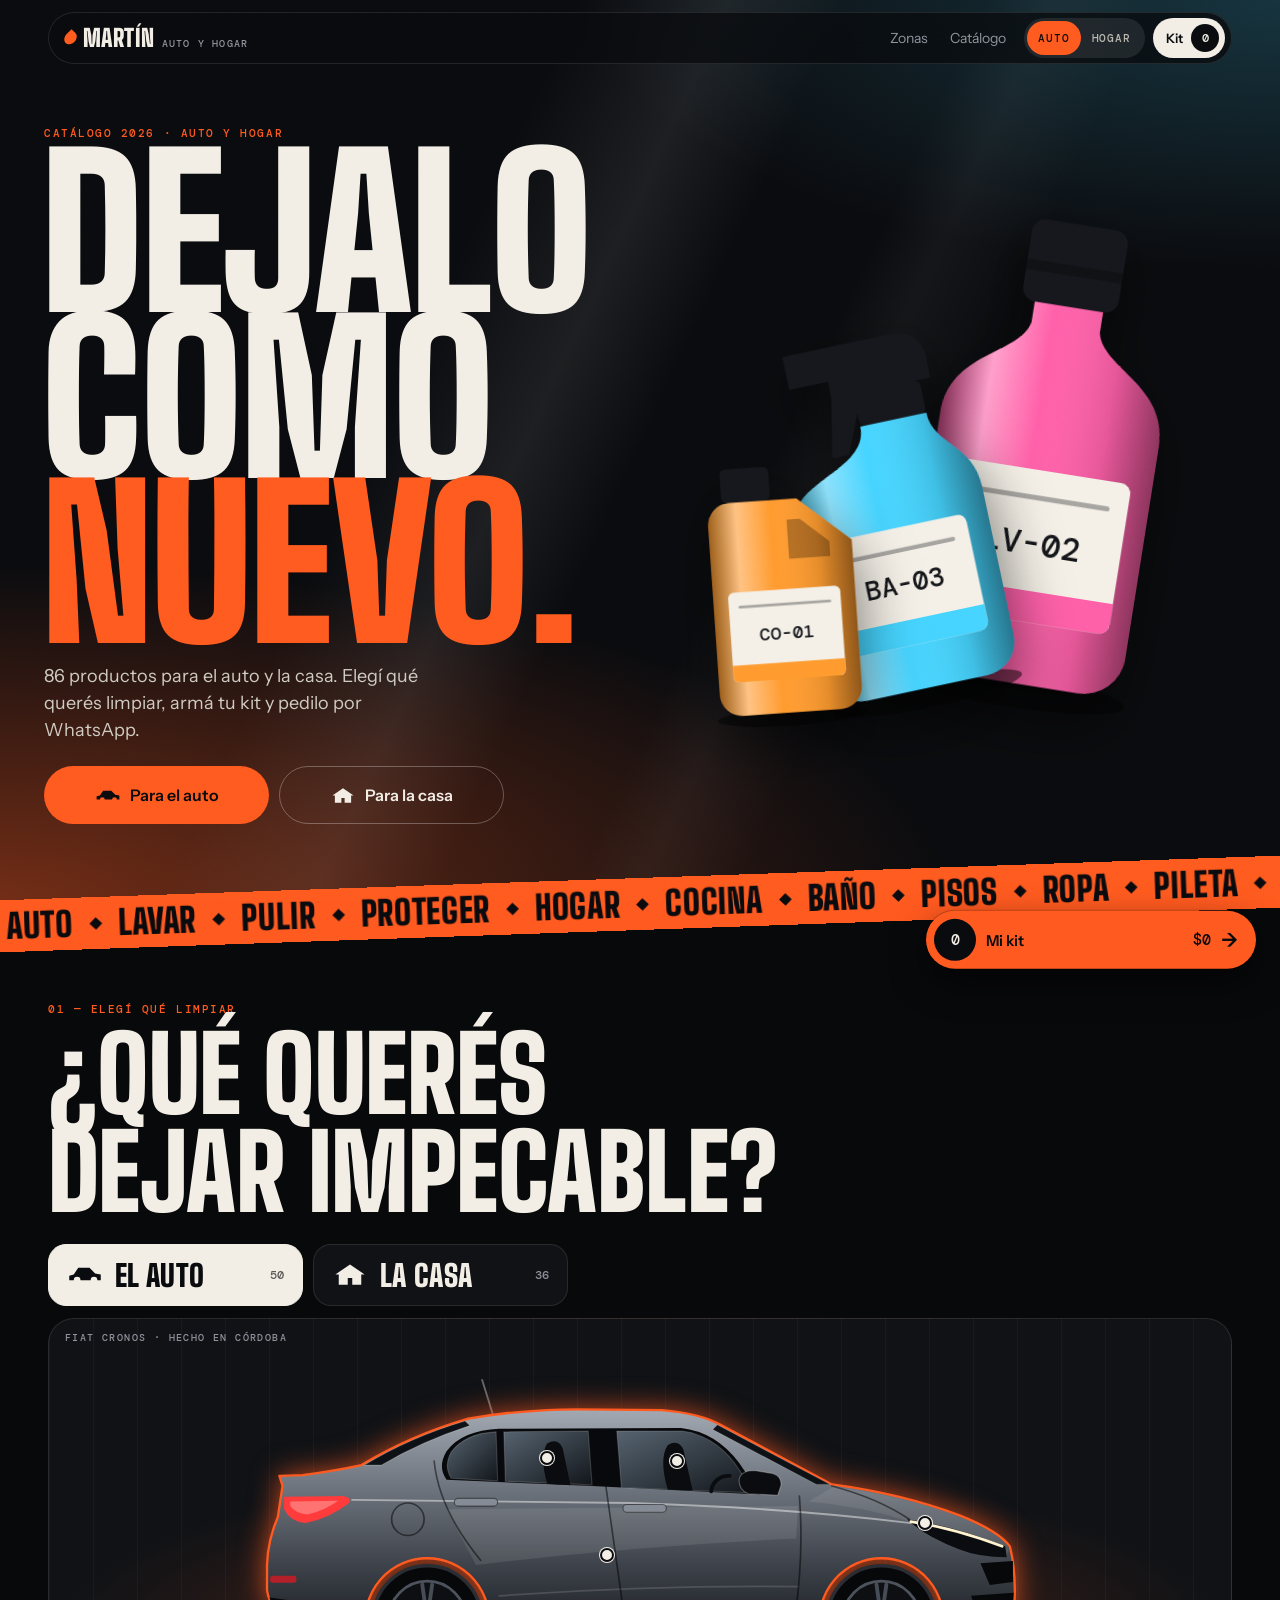
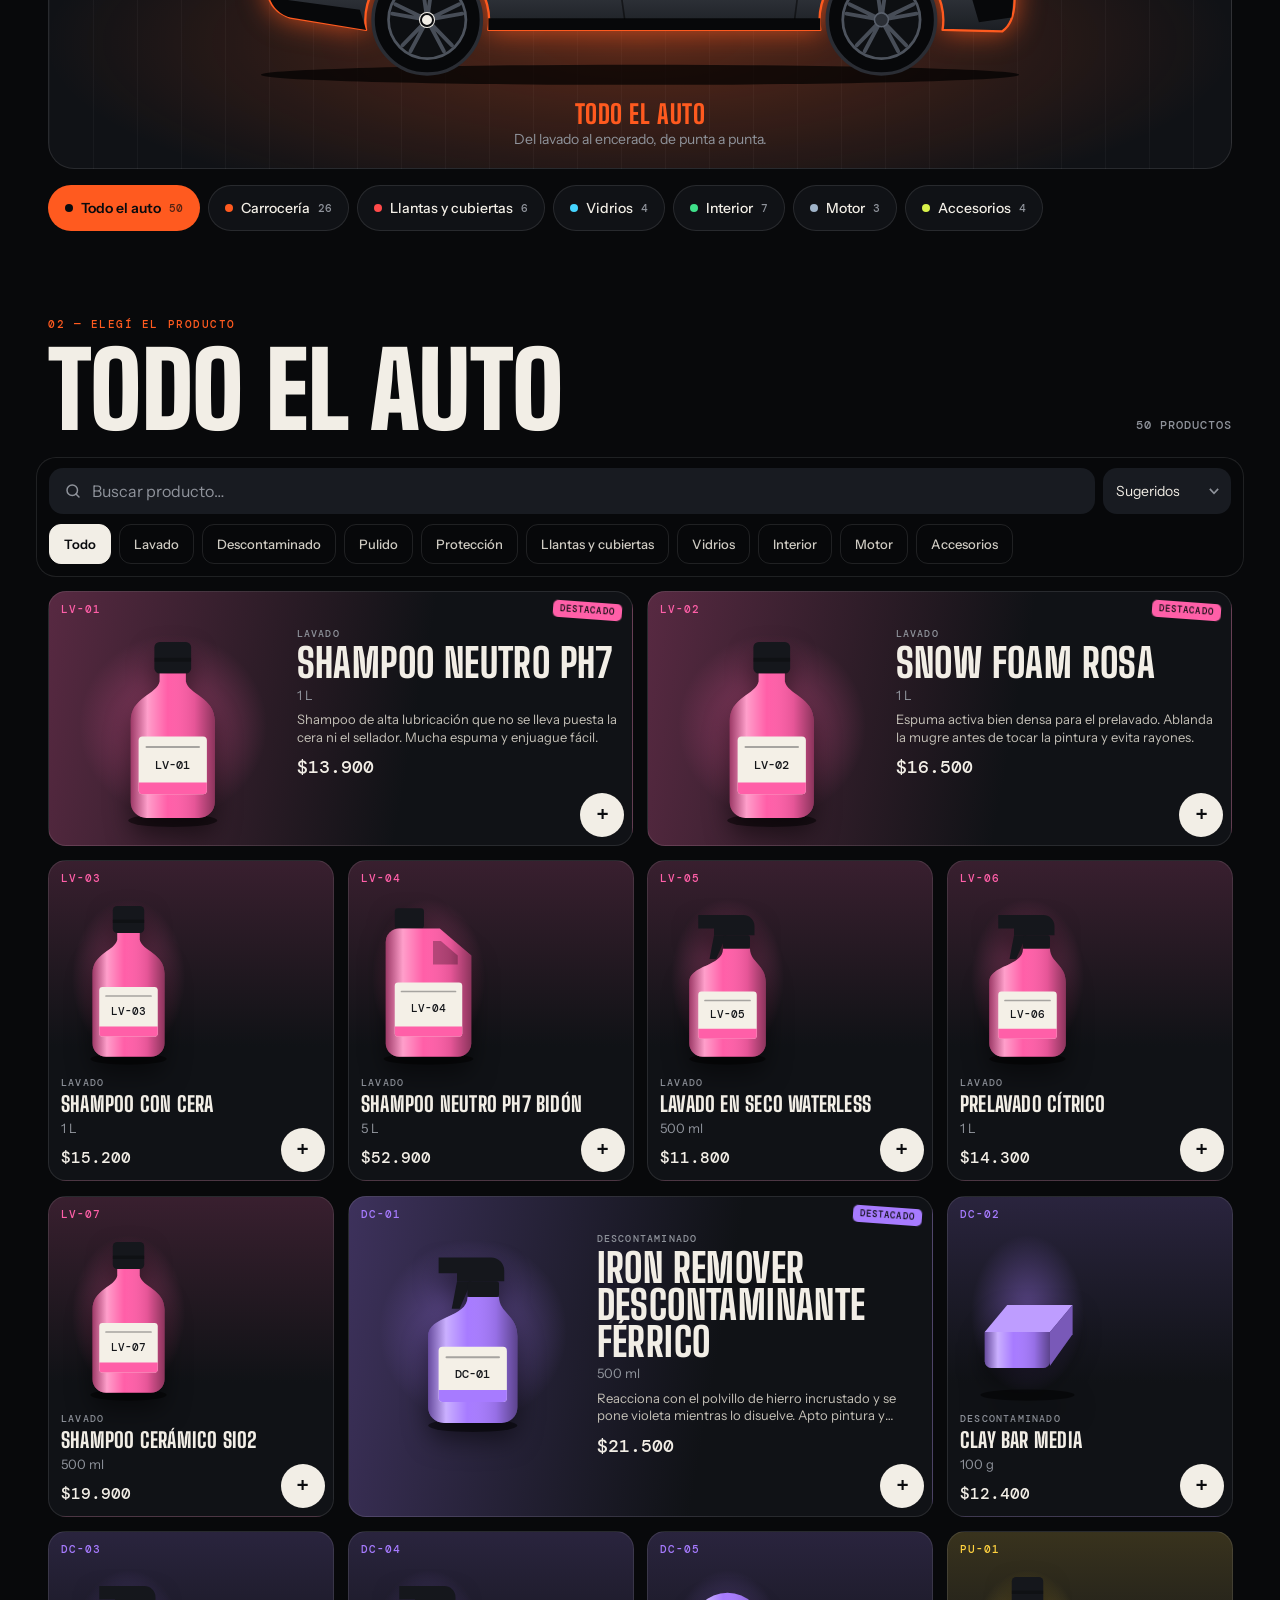
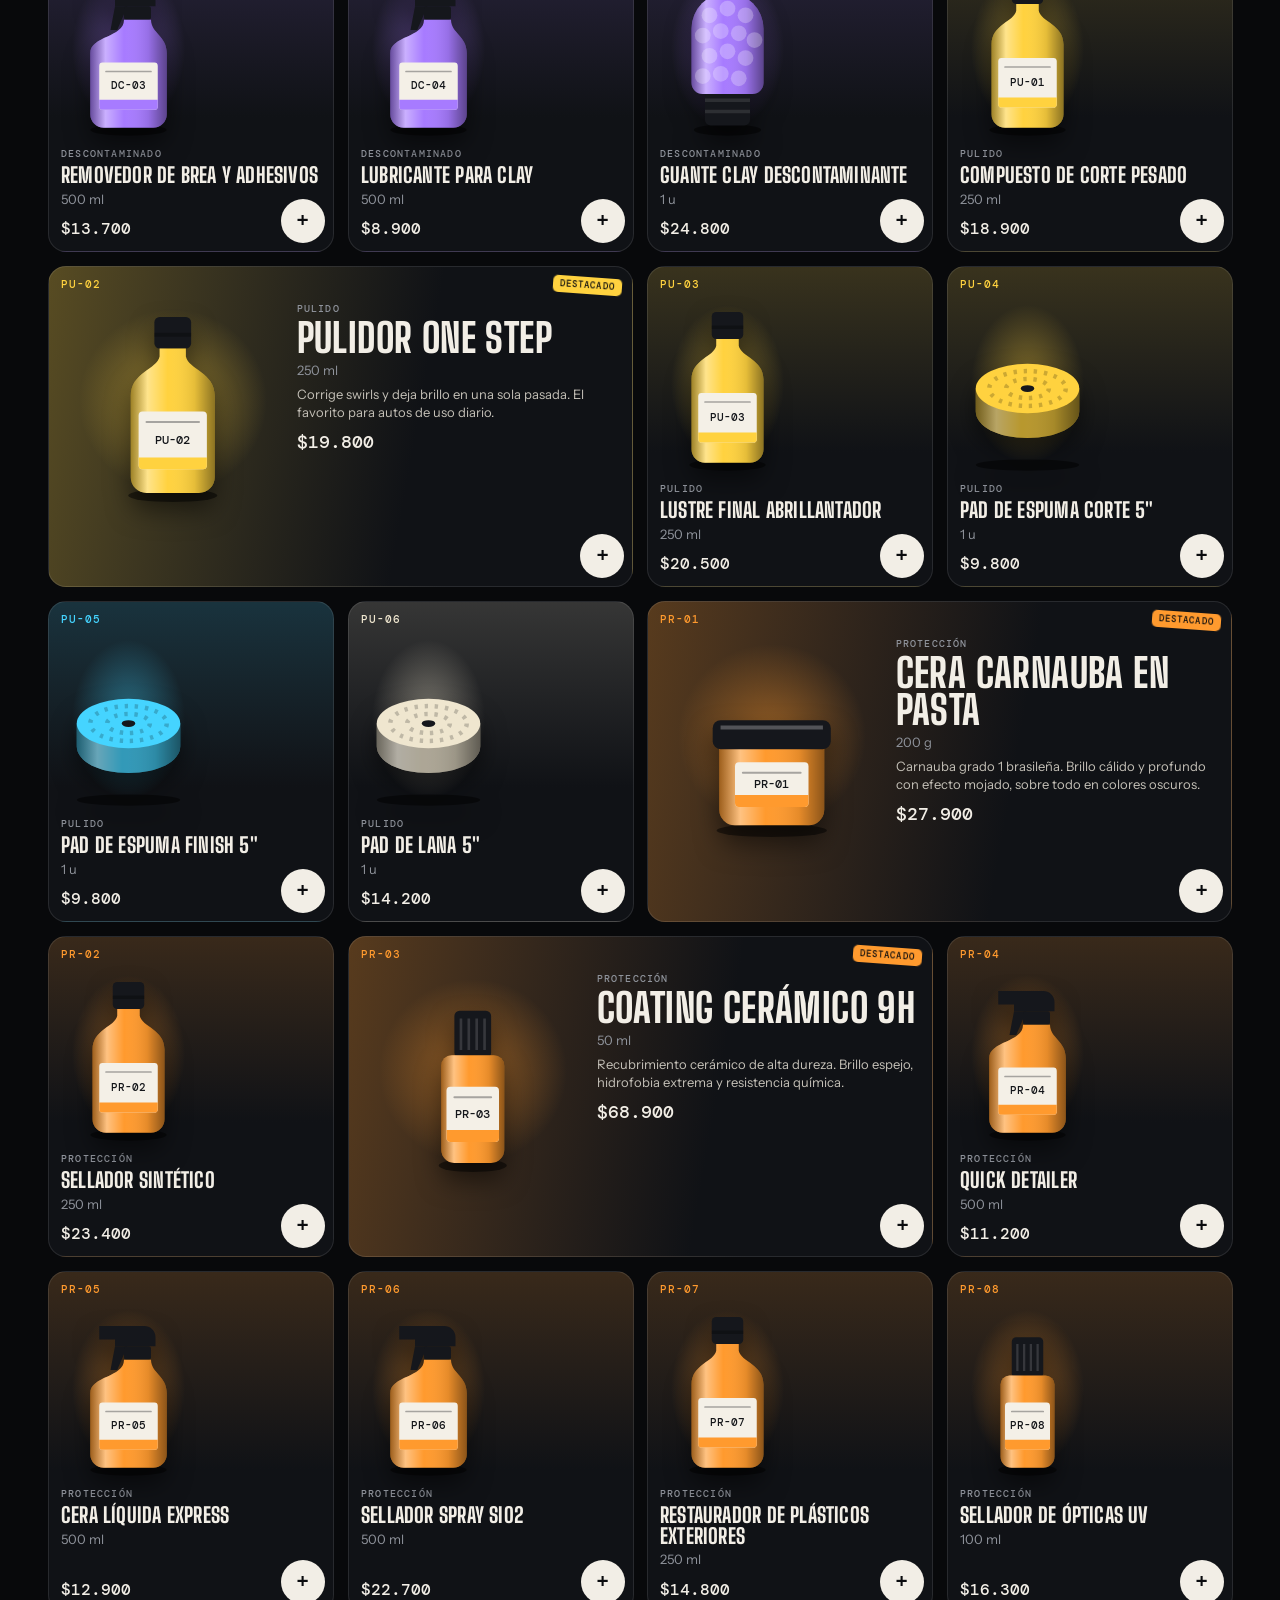
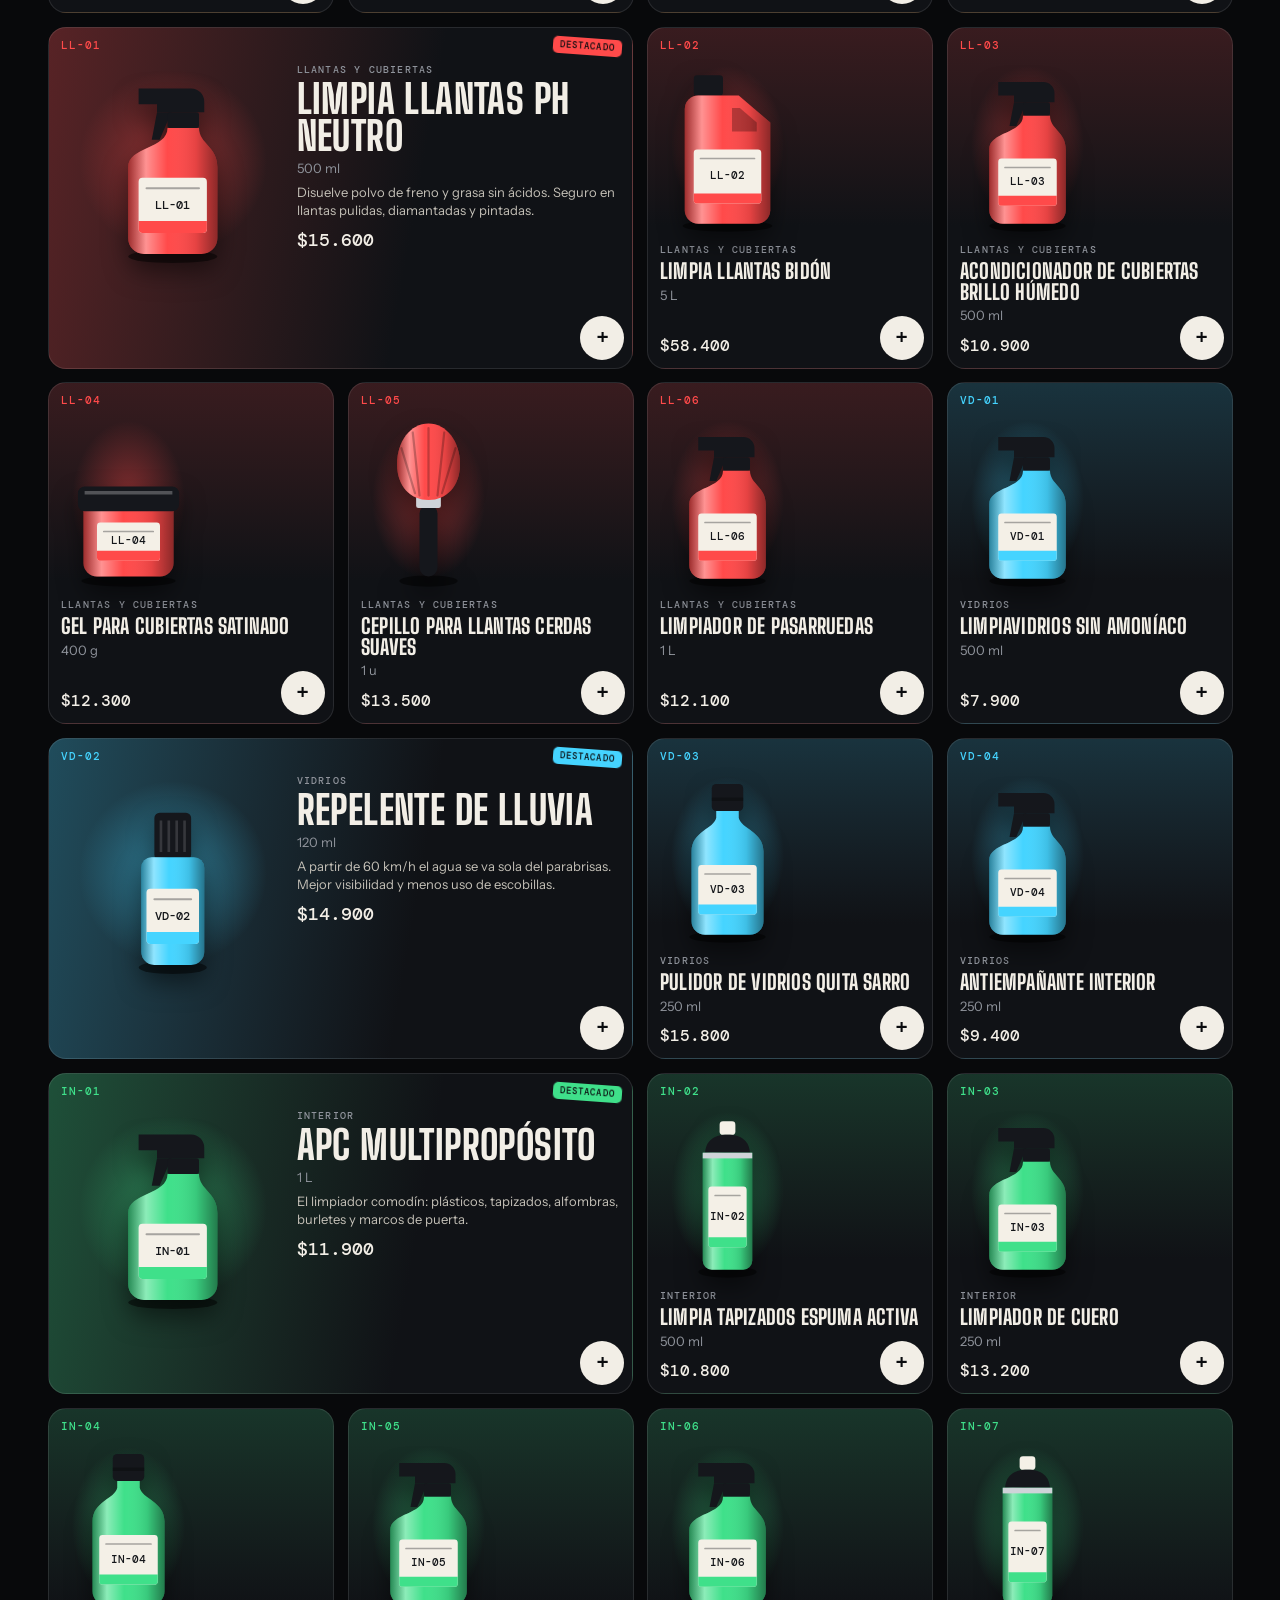
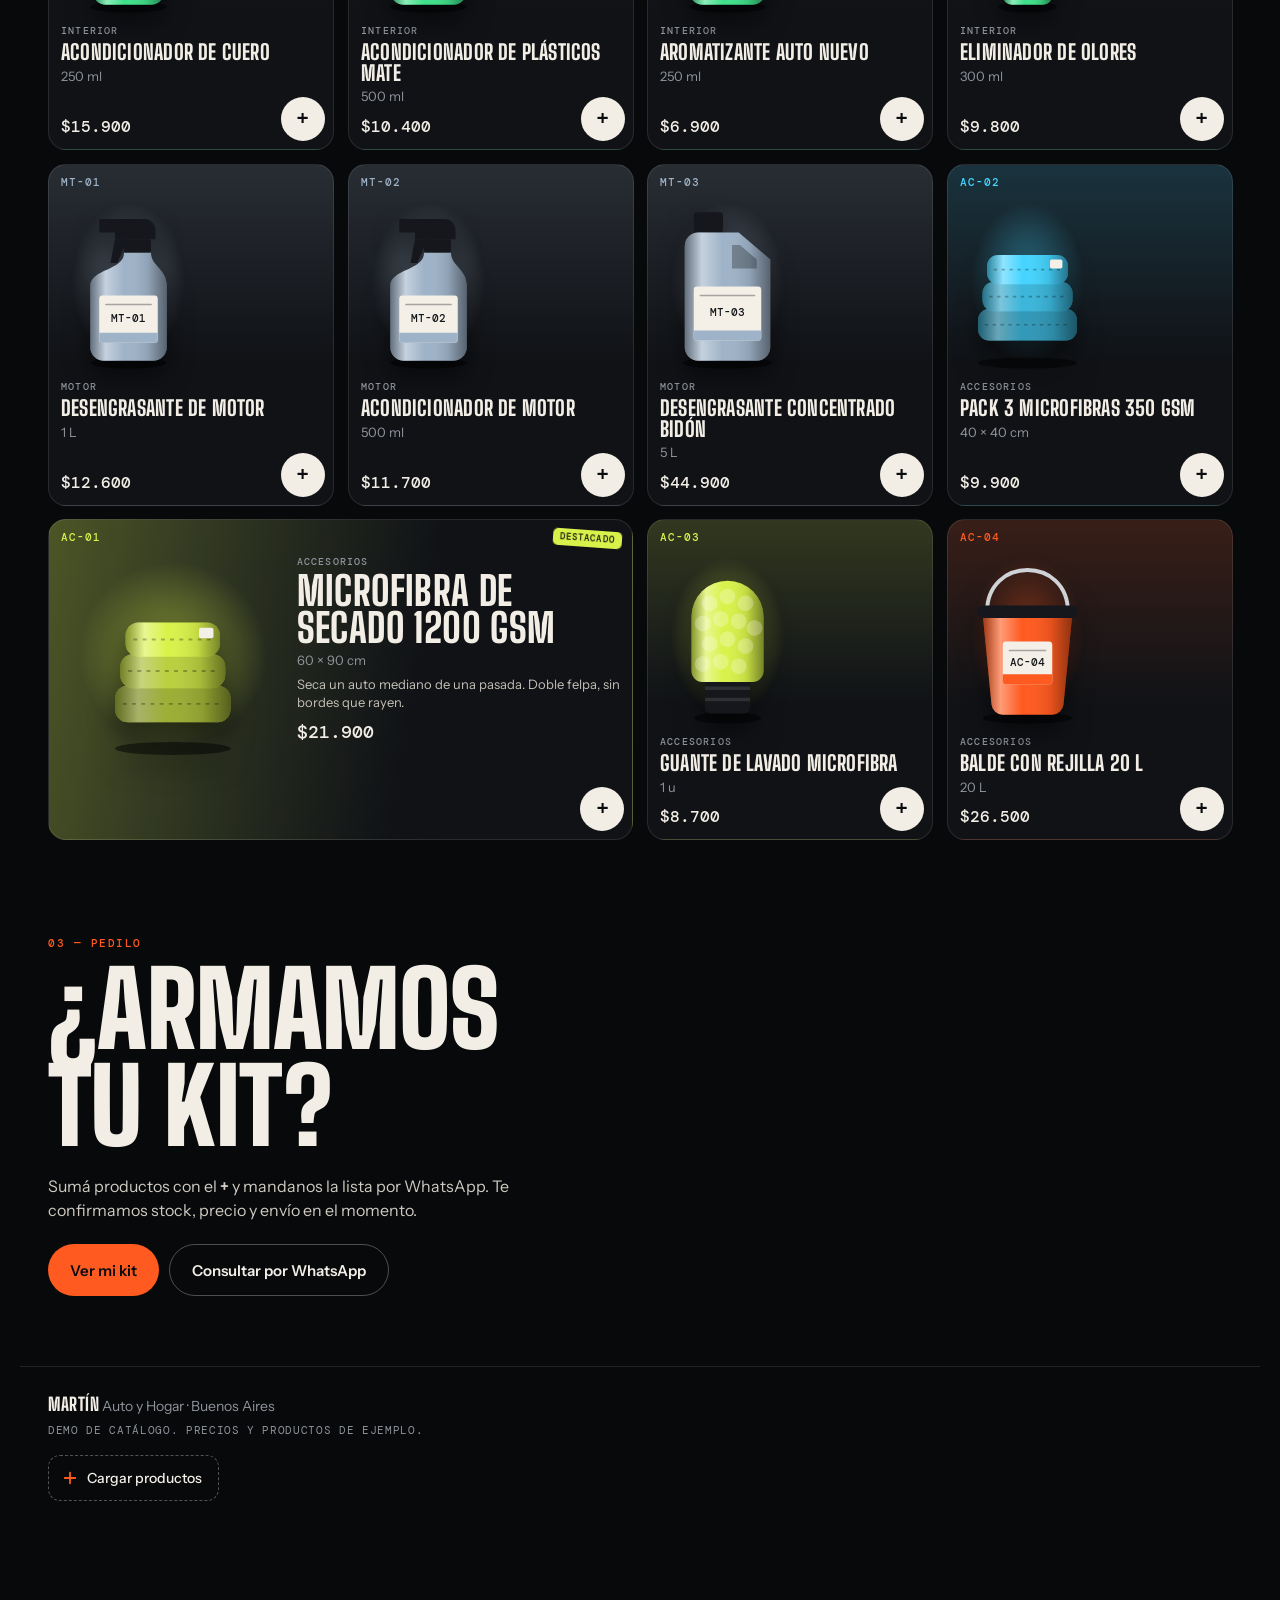
==== index.html @ 0552b53a "Catálogo interactivo de Martín: auto y hogar Sitio estático (HTML, CSS y JS) con 86 productos de eje" ====
<!doctype html>
<html lang="es-AR">
<head>
<meta charset="utf-8">
<meta name="viewport" content="width=device-width, initial-scale=1, viewport-fit=cover">
<meta name="theme-color" content="#08090b">
<title>Martín Auto y Hogar — Catálogo de limpieza para el auto y el hogar</title>
<meta name="description" content="Catálogo interactivo de productos de limpieza para el auto y el hogar. Elegí qué querés limpiar, armá tu kit y pedilo por WhatsApp.">
<link rel="preconnect" href="https://fonts.googleapis.com">
<link rel="preconnect" href="https://fonts.gstatic.com" crossorigin>
<link href="https://fonts.googleapis.com/css2?family=Big+Shoulders+Display:wght@600;800;900&family=DM+Mono:wght@400;500&family=Instrument+Sans:wght@400;500;600&display=swap" rel="stylesheet">
<link rel="stylesheet" href="styles.css">
</head>
<body>

<!-- Sombreado compartido por los dibujos de envases -->
<svg width="0" height="0" style="position:absolute" aria-hidden="true" focusable="false">
  <defs>
    <linearGradient id="sh" x1="0" y1="0" x2="1" y2="0">
      <stop offset="0" stop-color="#000" stop-opacity=".38"/>
      <stop offset=".2" stop-color="#fff" stop-opacity=".4"/>
      <stop offset=".44" stop-color="#fff" stop-opacity="0"/>
      <stop offset=".76" stop-color="#000" stop-opacity=".1"/>
      <stop offset="1" stop-color="#000" stop-opacity=".45"/>
    </linearGradient>
  </defs>
</svg>

<a class="salto" href="#catalogo">Ir al catálogo</a>

<header class="top">
  <a class="marca" href="#hero" aria-label="Inicio">
    <span class="marca__gota" aria-hidden="true"></span>
    <b data-tienda="nombre">MARTÍN</b>
    <i data-tienda="bajada">Auto y Hogar</i>
  </a>
  <nav class="top__nav" aria-label="Secciones">
    <a href="#mapa">Zonas</a>
    <a href="#catalogo">Catálogo</a>
  </nav>
  <div class="top__mundos" role="group" aria-label="Qué querés limpiar">
    <button type="button" data-ir-mundo="auto" aria-pressed="true">Auto</button>
    <button type="button" data-ir-mundo="hogar" aria-pressed="false">Hogar</button>
  </div>
  <button class="top__kit" id="btnKit" type="button" aria-label="Abrir mi kit">
    Kit <span id="kitN">0</span>
  </button>
</header>

<main>

  <!-- ============ HERO: se lava con el dedo ============ -->
  <section class="hero" id="hero">
    <div class="hero__env" id="heroEnv" aria-hidden="true"></div>

    <div class="hero__txt">
      <p class="kicker">Catálogo 2026 · Auto y hogar</p>
      <h1><span>Dejalo</span><span>como</span><span><em>nuevo.</em></span></h1>
      <p class="hero__sub"><span id="heroTotal">86</span> productos para el auto y la casa. Elegí qué querés limpiar, armá tu kit y pedilo por WhatsApp.</p>
      <div class="hero__acc">
        <button class="btn btn--ac" type="button" data-ir-mundo="auto">
          <svg viewBox="0 0 32 20" aria-hidden="true"><path d="M2 15v-4l4-1 4-6h10l5 5 5 1v5h-3a3 3 0 0 0-6 0h-9a3 3 0 0 0-6 0z"/></svg>
          Para el auto
        </button>
        <button class="btn btn--linea" type="button" data-ir-mundo="hogar">
          <svg viewBox="0 0 32 20" aria-hidden="true"><path d="M16 1L3 10h3v9h8v-6h4v6h8v-9h3z"/></svg>
          Para la casa
        </button>
      </div>
    </div>
  </section>

  <div class="cinta" aria-hidden="true">
    <div class="cinta__pista">
      <span>Auto</span><span>Lavar</span><span>Pulir</span><span>Proteger</span><span>Hogar</span><span>Cocina</span><span>Baño</span><span>Pisos</span><span>Ropa</span><span>Pileta</span>
      <span>Auto</span><span>Lavar</span><span>Pulir</span><span>Proteger</span><span>Hogar</span><span>Cocina</span><span>Baño</span><span>Pisos</span><span>Ropa</span><span>Pileta</span>
    </div>
  </div>

  <!-- ============ MAPA: elegí la zona del auto ============ -->
  <section class="sec mapa" id="mapa">
    <p class="kicker rev">01 — Elegí qué limpiar</p>
    <h2 class="rev">¿Qué querés<br>dejar impecable?</h2>

    <div class="mundos rev" role="group" aria-label="Qué querés limpiar">
      <button class="mundo" type="button" data-ir-mundo="auto" aria-pressed="true">
        <svg viewBox="0 0 32 20" aria-hidden="true"><path d="M2 15v-4l4-1 4-6h10l5 5 5 1v5h-3a3 3 0 0 0-6 0h-9a3 3 0 0 0-6 0z"/></svg>
        <b>El auto</b><i></i>
      </button>
      <button class="mundo" type="button" data-ir-mundo="hogar" aria-pressed="false">
        <svg viewBox="0 0 32 20" aria-hidden="true"><path d="M16 1L3 10h3v9h8v-6h4v6h8v-9h3z"/></svg>
        <b>La casa</b><i></i>
      </button>
    </div>

    <div class="auto rev" id="auto" data-zona="todo" data-mundo="auto">
      <div class="auto__lienzo" data-lienzo="auto">
        <svg class="auto__svg" viewBox="8 124 1008 404" role="img" aria-label="Fiat Cronos de perfil con zonas para elegir">
          <defs>
            <linearGradient id="gCarro" x1="0" y1="0" x2="0" y2="1">
              <stop offset="0" stop-color="#a3a9b3"/><stop offset=".34" stop-color="#70767f"/><stop offset=".7" stop-color="#3e434b"/><stop offset="1" stop-color="#1b1e23"/>
            </linearGradient>
            <linearGradient id="gVidrio" x1="0" y1="0" x2="1" y2="1">
              <stop offset="0" stop-color="#56636f"/><stop offset="1" stop-color="#12161b"/>
            </linearGradient>
          </defs>
          <ellipse class="auto__sombra" cx="512" cy="514" rx="490" ry="13"/>
          <path class="auto__antena" d="M322 178L308 133"/>

          <!-- carrocería calcada del Cronos: capot corto, techo caído y baúl alto con alerón -->
          <path class="auto__carro" fill="url(#gCarro)" d="M158 456L60 440Q34 432 30 405L30 372Q31 340 44 310L50 270L46 257L76 256Q120 250 152 243Q215 205 290 183Q350 172 430 171L540 172Q590 176 618 192L760 268Q850 280 925 308Q975 328 990 348Q998 380 996 420Q995 448 980 458L903 456A80 80 0 1 0 745 456L316 456A80 80 0 1 0 158 456Z"/>
          <path class="auto__luz" d="M262 300L716 296L714 338Q500 348 300 372Z"/>
          <path class="auto__capot" d="M762 271Q850 282 925 310Q975 330 989 350L986 361Q930 331 860 316Q800 296 730 290Z"/>
          <path class="auto__reflejo" d="M862 318Q700 298 500 292L140 288"/>
          <path class="auto__linea auto__linea--suave" d="M330 412Q520 398 716 400"/>
          <path fill="#07080a" d="M316 441L745 441L745 456L316 456Z"/>
          <path fill="#07080a" d="M60 440Q40 434 33 414L150 430L158 456Z"/>

          <!-- vidrios: parabrisas, luneta y tres paños con parantes negros -->
          <path class="auto__vidrio" fill="#0e1116" d="M612 191L758 268L740 268L606 197Z"/>
          <path class="auto__vidrio" fill="#0e1116" d="M286 186Q215 207 156 243L178 243Q228 213 292 192Z"/>
          <path fill="#08090c" d="M668 281L640 240Q610 200 565 195L330 196Q282 198 262 225Q250 245 262 262L450 270Z"/>
          <path class="auto__vidrio" fill="url(#gVidrio)" d="M660 279L634 240Q606 204 566 199L482 199L488 272Z"/>
          <path class="auto__vidrio" fill="url(#gVidrio)" d="M445 199L336 200L338 264L450 268.5Z"/>
          <path class="auto__vidrio" fill="url(#gVidrio)" d="M326 200Q286 202 268 226Q258 244 268 260L328 263.5Z"/>
          <g class="auto__asiento">
            <path d="M548 275q-12-40 0-58q14-8 20 6l12 53z"/>
            <path d="M392 267q-10-36 0-52q14-8 20 6l10 48z"/>
            <path class="auto__volante" d="M604 277a22 22 0 0 1 24-20"/>
          </g>

          <path class="auto__linea" d="M246 238Q252 300 306 366M468 271L492 441M718 283Q724 360 712 441M760 270Q820 286 860 313"/>
          <circle class="auto__linea" cx="212" cy="313" r="21"/>
          <rect class="auto__manija" x="272" y="286" width="56" height="10" rx="5"/>
          <rect class="auto__manija" x="490" y="294" width="56" height="10" rx="5"/>
          <path d="M640 262Q642 250 660 250L684 254Q696 258 694 270L690 282L652 280Q640 276 640 262Z" fill="#0b0c0f" stroke="rgba(255,255,255,.28)" stroke-width="1.5"/>

          <!-- ópticas, parrilla y tomas -->
          <path d="M52 284L128 283Q140 285 136 292Q110 312 80 318Q60 316 52 300Z" fill="#ff3b3b"/>
          <path d="M60 290L122 289Q104 302 82 307Q66 305 60 296Z" fill="#ff8a8a" opacity=".7"/>
          <rect x="34" y="386" width="34" height="9" rx="3" fill="#b3202a"/>
          <path d="M857 313Q920 322 984 348L986 362Q950 362 925 352Q880 335 857 313Z" fill="#0b0c0f"/>
          <path d="M862 316Q920 325 980 348" fill="none" stroke="#fff4cf" stroke-width="3.5" stroke-linecap="round"/>
          <path d="M952 370L994 367L994 394L964 398Z" fill="#07080a"/>
          <path d="M940 412L995 408L992 440L950 446Z" fill="#07080a"/>

          <g class="auto__rueda" transform="translate(237 443)">
            <circle r="70"/>
            <circle class="auto__llanta" r="50"/>
            <path class="auto__rayo" d="M0 0L-6.4-45.6M0 0L6.4-45.6M0 0L41.3-20.2M0 0L45.3-8M0 0L32 33.1M0 0L21.6 40.6M0 0L-21.6 40.6M0 0L-32 33.1M0 0L-45.3-8M0 0L-41.3-20.2"/>
            <circle class="auto__centro" r="9"/>
          </g>
          <g class="auto__rueda" transform="translate(824 443)">
            <circle r="70"/>
            <circle class="auto__llanta" r="50"/>
            <path class="auto__rayo" d="M0 0L-6.4-45.6M0 0L6.4-45.6M0 0L41.3-20.2M0 0L45.3-8M0 0L32 33.1M0 0L21.6 40.6M0 0L-21.6 40.6M0 0L-32 33.1M0 0L-45.3-8M0 0L-41.3-20.2"/>
            <circle class="auto__centro" r="9"/>
          </g>
        </svg>

        <button class="punto" type="button" data-zona="carroceria" style="left:45.8%;top:58.4%"><span>Carrocería</span></button>
        <button class="punto" type="button" data-zona="vidrios"    style="left:54.8%;top:28.2%"><span>Vidrios</span></button>
        <button class="punto" type="button" data-zona="interior"   style="left:38.1%;top:27.2%"><span>Interior</span></button>
        <button class="punto" type="button" data-zona="motor"      style="left:86.5%;top:48%"><span>Motor</span></button>
        <button class="punto" type="button" data-zona="ruedas"     style="left:22.7%;top:79%"><span>Llantas</span></button>
      </div>

      <!-- La casa en corte: cada ambiente es una zona -->
      <div class="auto__lienzo" data-lienzo="hogar" hidden>
        <svg class="auto__svg" viewBox="0 0 1008 404" role="img" aria-label="Casa en corte con ambientes para elegir">
          <defs>
            <linearGradient id="gTecho" x1="0" y1="0" x2="0" y2="1">
              <stop offset="0" stop-color="#a3a9b3"/><stop offset="1" stop-color="#3e434b"/>
            </linearGradient>
          </defs>
          <ellipse class="auto__sombra" cx="504" cy="388" rx="480" ry="11"/>
          <path class="casa__suelo" d="M30 372H985"/>

          <rect class="casa__techo" fill="url(#gTecho)" x="540" y="50" width="34" height="62"/>
          <path class="casa__techo" fill="url(#gTecho)" d="M118 126L400 34L682 126L682 138L118 138Z"/>
          <rect class="casa__muro" x="150" y="130" width="500" height="242"/>

          <!-- BAÑO -->
          <g class="casa__zona" data-z="bano">
            <rect class="casa__fondo" x="158" y="138" width="238" height="106"/>
            <path class="casa__reja" d="M158 173H396M158 208H396M218 138V244M278 138V244M338 138V244"/>
            <path class="casa__t" d="M192 204V162q0-10 10-10h10l8 8"/>
            <path class="casa__t casa__fino" d="M210 172v7M220 168v7M228 174v7"/>
            <path class="casa__r" d="M178 204h118v22a14 14 0 0 1-14 14h-90a14 14 0 0 1-14-14z"/>
            <path class="casa__t" d="M172 204h130M196 240v4M278 240v4"/>
            <circle class="casa__t" cx="338" cy="164" r="13"/>
            <rect class="casa__r" x="354" y="188" width="24" height="28" rx="3"/>
            <path class="casa__r" d="M320 214h38v8q0 14-16 16h-8q-14-4-14-24z"/>
            <path class="casa__t" d="M332 238v6M346 238v6"/>
          </g>

          <!-- ROPA -->
          <g class="casa__zona" data-z="ropa">
            <rect class="casa__fondo" x="404" y="138" width="238" height="106"/>
            <path class="casa__t" d="M512 158Q572 170 632 158"/>
            <path class="casa__r" d="M534 163l8-3 6 4 6-4 8 3-4 10-4-2v22h-12v-22l-4 2z"/>
            <rect class="casa__r" x="580" y="166" width="22" height="34" rx="2"/>
            <path class="casa__r" d="M612 163h8v18l8 6v6h-12l-4-8z"/>
            <rect class="casa__r" x="424" y="176" width="70" height="68" rx="6"/>
            <circle class="casa__t" cx="459" cy="216" r="20"/><circle class="casa__t" cx="459" cy="216" r="11"/>
            <path class="casa__t" d="M434 186h20M478 186h8"/>
            <path class="casa__r" d="M548 216h60l-6 28h-48z"/>
            <path class="casa__t casa__fino" d="M562 222v16M578 222v16M594 222v16"/>
          </g>

          <!-- COCINA -->
          <g class="casa__zona" data-z="cocina">
            <rect class="casa__fondo" x="158" y="254" width="238" height="112"/>
            <rect class="casa__r" x="172" y="266" width="70" height="28" rx="3"/>
            <path class="casa__t casa__fino" d="M207 266v28"/>
            <path class="casa__r" d="M264 266h44v10l10 14h-64l10-14z"/>
            <path class="casa__t casa__fino" d="M278 306q4-5 0-10M292 306q4-5 0-10"/>
            <path class="casa__r" d="M268 312h34v14h-34z"/>
            <path class="casa__t" d="M262 316h6M302 316h6"/>
            <path class="casa__t" d="M200 326v-14q0-8 8-8h6v7"/>
            <rect class="casa__r" x="172" y="326" width="164" height="40" rx="3"/>
            <path class="casa__t" d="M166 326h176"/>
            <rect class="casa__t" x="260" y="336" width="54" height="22" rx="3"/>
            <rect class="casa__r" x="348" y="280" width="40" height="86" rx="5"/>
            <path class="casa__t" d="M348 312h40M356 294v9M356 322v16"/>
          </g>

          <!-- PISOS Y MUEBLES -->
          <g class="casa__zona" data-z="living">
            <rect class="casa__fondo" x="404" y="254" width="238" height="112"/>
            <rect class="casa__t" x="452" y="270" width="42" height="28" rx="2"/>
            <rect class="casa__t" x="582" y="270" width="44" height="50" rx="3"/>
            <path class="casa__t casa__fino" d="M604 270v50M582 295h44"/>
            <rect class="casa__r" x="428" y="310" width="118" height="36" rx="10"/>
            <rect class="casa__r" x="420" y="334" width="134" height="24" rx="9"/>
            <path class="casa__t" d="M434 358v8M540 358v8"/>
            <path class="casa__t" d="M606 344q-2-14-12-18M606 344q0-16 6-22M606 344q6-10 14-12"/>
            <path class="casa__r" d="M594 344h24l-4 22h-16z"/>
            <path class="casa__brillo" d="M572 346l2.5 6 6 2.5-6 2.5-2.5 6-2.5-6-6-2.5 6-2.5z"/>
            <path class="casa__brillo" d="M412 352l1.8 4.2 4.2 1.8-4.2 1.8-1.8 4.2-1.8-4.2-4.2-1.8 4.2-1.8z"/>
          </g>

          <path class="casa__losa" d="M150 244H650V254H150ZM396 138H404V366H396Z"/>

          <!-- PATIO Y PILETA -->
          <g class="casa__zona" data-z="patio">
            <path class="casa__reja" d="M668 330H985M690 320v52M734 320v52M778 320v52M822 320v52M866 320v52M910 320v52M954 320v52"/>
            <path class="casa__t" d="M716 372V294"/>
            <path class="casa__r" d="M670 300Q716 256 762 300Z"/>
            <path class="casa__agua" d="M806 354H966V372H806Z"/>
            <path class="casa__t" d="M806 354q10-6 20 0t20 0t20 0t20 0t20 0t20 0t20 0t20 0"/>
            <path class="casa__t" d="M820 372v-32q0-8 8-8M836 372v-32q0-8 8-8"/>
          </g>

          <!-- TRAPOS Y ACCESORIOS -->
          <g class="casa__zona" data-z="utiles">
            <path class="casa__t" d="M146 258L124 354"/>
            <path class="casa__r" d="M114 352h20l6 20h-32z"/>
            <path class="casa__t" d="M56 338q20-24 40 0"/>
            <path class="casa__r" d="M54 338h44l-5 34H59z"/>
          </g>
        </svg>

        <button class="punto" type="button" data-zona="bano"   style="left:25.6%;top:43.6%"><span>Baño</span></button>
        <button class="punto" type="button" data-zona="ropa"   style="left:51.6%;top:50.2%"><span>Ropa</span></button>
        <button class="punto" type="button" data-zona="cocina" style="left:23.4%;top:85.6%"><span>Cocina</span></button>
        <button class="punto" type="button" data-zona="living" style="left:47%;top:85.6%"><span>Pisos y muebles</span></button>
        <button class="punto" type="button" data-zona="patio"  style="left:87.9%;top:80.7%"><span>Patio y pileta</span></button>
        <button class="punto" type="button" data-zona="utiles" style="left:7.5%;top:76.2%"><span>Trapos</span></button>
      </div>

      <p class="auto__modelo" id="autoRotulo">Fiat Cronos · hecho en Córdoba</p>

<p class="auto__info" aria-live="polite">
        <b id="zonaNombre">Todo el auto</b>
        <span id="zonaFrase">El catálogo completo, de punta a punta.</span>
      </p>
    </div>

    <div class="pildoras rev" id="zonas" role="group" aria-label="Zonas del auto"></div>
  </section>

  <!-- ============ CATÁLOGO ============ -->
  <section class="sec catalogo" id="catalogo">
    <p class="kicker">02 — Elegí el producto</p>
    <div class="catalogo__cab">
      <h2 id="catTitulo">Todo el auto</h2>
      <p class="catalogo__cuenta" id="catCuenta" aria-live="polite"></p>
    </div>

    <div class="barra" id="barra">
      <div class="barra__fila">
        <label class="buscar">
          <span class="vh">Buscar producto</span>
          <svg viewBox="0 0 24 24" aria-hidden="true"><circle cx="11" cy="11" r="7"/><path d="M20 20l-4-4"/></svg>
          <input id="q" type="search" placeholder="Buscar producto…" autocomplete="off" enterkeyhint="search">
        </label>
        <label class="orden">
          <span class="vh">Ordenar</span>
          <select id="orden">
            <option value="rel">Sugeridos</option>
            <option value="menor">Menor precio</option>
            <option value="mayor">Mayor precio</option>
            <option value="az">A → Z</option>
          </select>
        </label>
      </div>
      <div class="chips" id="chips" role="group" aria-label="Etapas"></div>
    </div>

    <div class="grid" id="grid"></div>
  </section>

  <!-- ============ CIERRE ============ -->
  <section class="sec cierre">
    <p class="kicker rev">03 — Pedilo</p>
    <h2 class="rev">¿Armamos<br>tu kit?</h2>
    <p class="cierre__txt rev">Sumá productos con el <b>+</b> y mandanos la lista por WhatsApp. Te confirmamos stock, precio y envío en el momento.</p>
    <div class="cierre__acc rev">
      <button class="btn btn--ac" type="button" id="btnKit2">Ver mi kit</button>
      <a class="btn btn--linea" id="waDirecto" target="_blank" rel="noopener">Consultar por WhatsApp</a>
    </div>
  </section>
</main>

<footer class="pie">
  <p><b data-tienda="nombre">MARTÍN</b> <span data-tienda="bajada">Car Care</span> · <span data-tienda="ciudad">Buenos Aires</span></p>
  <p class="pie__nota">Demo de catálogo. Precios y productos de ejemplo.</p>
  <button class="pie__carga" type="button" id="btnCarga">
    <svg viewBox="0 0 24 24" aria-hidden="true"><path d="M12 5v14M5 12h14"/></svg>
    Cargar productos
  </button>
</footer>

<!-- Barra flotante del kit -->
<button class="kitbar" id="kitbar" type="button" aria-label="Abrir mi kit">
  <span class="kitbar__n" id="kitbarN">0</span>
  <span class="kitbar__t">Mi kit</span>
  <span class="kitbar__p" id="kitbarP">$0</span>
  <span class="kitbar__f" aria-hidden="true">→</span>
</button>

<div class="toast" id="toast" role="status" aria-live="polite"></div>

<!-- ============ FICHA DE PRODUCTO ============ -->
<div class="ov" id="ovProd" aria-hidden="true">
  <div class="ov__fondo" data-cerrar></div>
  <section class="hoja hoja--prod" role="dialog" aria-modal="true" aria-labelledby="prodTit">
    <div class="hoja__agarre" data-agarre><i></i></div>
    <button class="x" type="button" data-cerrar aria-label="Cerrar">×</button>
    <div class="hoja__scroll" id="prodCuerpo"></div>
    <div class="compra" id="prodCompra"></div>
  </section>
</div>

<!-- ============ MI KIT ============ -->
<div class="ov" id="ovKit" aria-hidden="true">
  <div class="ov__fondo" data-cerrar></div>
  <section class="hoja hoja--kit" role="dialog" aria-modal="true" aria-labelledby="kitTit">
    <div class="hoja__agarre" data-agarre><i></i></div>
    <header class="hoja__cab">
      <div>
        <p class="kicker">Tu pedido</p>
        <h2 id="kitTit">Mi kit</h2>
      </div>
      <button class="x x--fija" type="button" data-cerrar aria-label="Cerrar">×</button>
    </header>
    <div class="hoja__scroll" id="kitCuerpo"></div>
    <div class="compra compra--kit" id="kitPie"></div>
  </section>
</div>

<!-- ============ PANEL DE CARGA ============ -->
<div class="ov" id="ovCarga" aria-hidden="true">
  <div class="ov__fondo" data-cerrar></div>
  <section class="hoja hoja--carga" role="dialog" aria-modal="true" aria-labelledby="cargaTit">
    <header class="hoja__cab">
      <div>
        <p class="kicker">Panel de carga · demo</p>
        <h2 id="cargaTit">Cargar productos</h2>
      </div>
      <button class="x x--fija" type="button" data-cerrar aria-label="Cerrar">×</button>
    </header>

    <div class="tabs" role="tablist">
      <button type="button" role="tab" data-tab="nuevo" aria-selected="true">Nuevo</button>
      <button type="button" role="tab" data-tab="excel" aria-selected="false">Pegar de Excel</button>
      <button type="button" role="tab" data-tab="lista" aria-selected="false">Lista <span id="cargaN"></span></button>
    </div>

    <div class="hoja__scroll">
      <!-- Nuevo / editar -->
      <form class="tabp form" id="fProd" data-panel="nuevo" novalidate>
        <div class="form__previa">
          <div class="form__dibujo" id="fPrevia"></div>
          <div>
            <p class="form__modo" id="fModo">Producto nuevo</p>
            <p class="form__ayuda">Con nombre, categoría y precio alcanza. El dibujo y el código se arman solos.</p>
          </div>
        </div>

        <label class="campo campo--ancho">Nombre *
          <input name="nombre" required maxlength="80" placeholder="Ej: Shampoo Neutro pH7">
        </label>
        <label class="campo">Categoría *
          <select name="categoria" id="fCat"></select>
        </label>
        <label class="campo">Precio *
          <input name="precio" required inputmode="numeric" placeholder="13900">
        </label>
        <label class="campo">Tamaño
          <input name="tamano" maxlength="24" placeholder="500 ml">
        </label>
        <label class="campo">Envase (dibujo)
          <select name="envase" id="fEnv"></select>
        </label>
        <label class="campo campo--ancho">Descripción
          <textarea name="descripcion" rows="3" maxlength="260" placeholder="Qué hace y por qué conviene."></textarea>
        </label>
        <label class="campo campo--ancho">Cómo se usa
          <textarea name="uso" rows="2" maxlength="220" placeholder="Pasos cortos de aplicación."></textarea>
        </label>
        <label class="campo campo--ancho">Datos cortos (separados por coma)
          <input name="tags" maxlength="90" placeholder="pH neutro, Dil. 1:200">
        </label>
        <div class="campo campo--ancho campo--foto">
          <span>Foto (opcional, reemplaza al dibujo)</span>
          <div class="foto">
            <label class="btn btn--linea btn--ch">Elegir foto<input type="file" id="fFoto" accept="image/*" hidden></label>
            <button type="button" class="btn btn--txt" id="fFotoQuitar" hidden>Quitar foto</button>
          </div>
        </div>
        <label class="check campo--ancho"><input type="checkbox" name="destacado"> Destacado (sale en grande)</label>

        <p class="form__error campo--ancho" id="fError" role="alert" hidden></p>
        <div class="form__acc campo--ancho">
          <button class="btn btn--ac" type="submit" id="fGuardar">Agregar al catálogo</button>
          <button class="btn btn--txt" type="button" id="fCancelar" hidden>Cancelar edición</button>
        </div>
      </form>

      <!-- Pegar de Excel -->
      <div class="tabp" data-panel="excel" hidden>
        <p class="form__ayuda">Copiá las filas de tu Excel o Google Sheets y pegalas acá. Columnas, en este orden:</p>
        <p class="columnas"><span>Nombre</span><span>Categoría</span><span>Precio</span><span>Tamaño</span><span>Descripción</span></p>
        <label class="campo campo--ancho"><span class="vh">Filas pegadas</span>
          <textarea id="xTexto" rows="9" spellcheck="false" placeholder="Shampoo Neutro pH7&#9;Lavado&#9;13900&#9;1 L&#9;Alta lubricación, no saca la cera"></textarea>
        </label>
        <p class="form__ayuda" id="xInfo">Todavía no pegaste nada.</p>
        <div class="form__acc">
          <button class="btn btn--ac" type="button" id="xAgregar" disabled>Agregar productos</button>
        </div>
      </div>

      <!-- Lista -->
      <div class="tabp" data-panel="lista" hidden>
        <label class="buscar buscar--panel">
          <span class="vh">Buscar en la lista</span>
          <svg viewBox="0 0 24 24" aria-hidden="true"><circle cx="11" cy="11" r="7"/><path d="M20 20l-4-4"/></svg>
          <input id="lQ" type="search" placeholder="Buscar para editar o borrar…" autocomplete="off">
        </label>
        <ul class="lista" id="lLista"></ul>
      </div>
    </div>

    <footer class="carga__pie">
      <p id="cargaEstado"></p>
      <div>
        <button class="btn btn--ac btn--ch" type="button" id="btnExportar">Descargar productos.js</button>
        <button class="btn btn--linea btn--ch" type="button" id="btnRestaurar">Restaurar original</button>
      </div>
    </footer>
  </section>
</div>

<script src="config.js"></script>
<script src="productos.js"></script>
<script src="app.js"></script>
<script src="cargador.js"></script>
</body>
</html>
---- styles.css ----
/* =========================================================
   Catálogo — estilos (mobile first)
   ========================================================= */
:root {
  --bg: #08090b;
  --p1: #101216;
  --p2: #181b21;
  --ln: rgba(255, 255, 255, .1);
  --tx: #f2eee6;
  --mu: #8f939b;
  --ac: #ff5a1f;
  --zc: #ff5a1f;            /* color de la zona elegida */
  --fd: 'Big Shoulders Display', 'Arial Narrow', Impact, sans-serif;
  --fb: 'Instrument Sans', system-ui, -apple-system, 'Segoe UI', sans-serif;
  --fm: 'DM Mono', ui-monospace, 'SFMono-Regular', Consolas, monospace;
  --r: 18px;
  --top: 68px;              /* alto reservado para el header flotante */
  --sua: cubic-bezier(.2, .9, .25, 1);
}

*, *::before, *::after { box-sizing: border-box; }
html { scroll-behavior: smooth; -webkit-text-size-adjust: 100%; scroll-padding-top: var(--top); }
body {
  margin: 0;
  background: var(--bg);
  color: var(--tx);
  font: 400 16px/1.5 var(--fb);
  -webkit-font-smoothing: antialiased;
  overflow-x: hidden;
}
body.fijo { overflow: hidden; }
/* grano fino sobre toda la página */
body::after {
  content: "";
  position: fixed; inset: 0; z-index: 200; pointer-events: none;
  opacity: .07; mix-blend-mode: overlay;
  background-image: url("data:image/svg+xml,%3Csvg xmlns='http://www.w3.org/2000/svg' width='160' height='160'%3E%3Cfilter id='n'%3E%3CfeTurbulence type='fractalNoise' baseFrequency='.9' numOctaves='2' stitchTiles='stitch'/%3E%3C/filter%3E%3Crect width='100%25' height='100%25' filter='url(%23n)'/%3E%3C/svg%3E");
}
h1, h2, h3, p { margin: 0; }
button, input, select, textarea { font: inherit; color: inherit; }
button { cursor: pointer; border: 0; background: none; padding: 0; -webkit-tap-highlight-color: transparent; }
a { color: inherit; -webkit-tap-highlight-color: transparent; }
:focus-visible { outline: 2px solid var(--ac); outline-offset: 3px; border-radius: 6px; }
[hidden] { display: none !important; }
.vh { position: absolute; width: 1px; height: 1px; overflow: hidden; clip: rect(0 0 0 0); white-space: nowrap; }
.salto { position: fixed; left: 12px; top: -60px; z-index: 300; background: var(--ac); color: #0a0b0e; padding: 10px 14px; border-radius: 10px; font-weight: 600; }
.salto:focus { top: 12px; }

.kicker {
  font: 500 11px/1.3 var(--fm);
  letter-spacing: .14em; text-transform: uppercase;
  color: var(--ac);
}

/* ---------- botones ---------- */
.btn {
  display: inline-flex; align-items: center; justify-content: center; gap: 8px;
  min-height: 52px; padding: 0 22px;
  border-radius: 999px;
  font: 600 15px/1 var(--fb); text-decoration: none; white-space: nowrap;
  transition: transform .2s var(--sua), background .2s, color .2s, border-color .2s;
}
.btn:active { transform: scale(.96); }
.btn--ac { background: var(--ac); color: #0a0b0e; }
.btn--linea { border: 1px solid rgba(255, 255, 255, .28); color: var(--tx); }
.btn--txt { min-height: 44px; padding: 0 10px; color: var(--mu); text-decoration: underline; text-underline-offset: 3px; }
.btn--ch { min-height: 44px; padding: 0 16px; font-size: 14px; }
.btn[disabled] { opacity: .35; pointer-events: none; }
@media (hover: hover) {
  .btn--ac:hover { background: #ff7a45; }
  .btn--linea:hover { border-color: var(--tx); }
}

/* ---------- header flotante ---------- */
.top {
  position: fixed; z-index: 50; top: 8px; left: 8px; right: 8px;
  height: 52px; padding: 0 6px 0 16px;
  display: flex; align-items: center; gap: 8px;
  background: rgba(10, 11, 14, .78);
  -webkit-backdrop-filter: blur(14px) saturate(1.4); backdrop-filter: blur(14px) saturate(1.4);
  border: 1px solid var(--ln); border-radius: 999px;
}
.marca { display: flex; align-items: baseline; gap: 7px; text-decoration: none; margin-right: auto; }
.marca__gota {
  width: 11px; height: 14px; align-self: center;
  background: var(--ac);
  border-radius: 0 60% 60% 60%; transform: rotate(45deg);
}
.marca b { font: 900 24px/1 var(--fd); letter-spacing: .02em; }
.marca i { display: none; font: 500 10px/1 var(--fm); font-style: normal; letter-spacing: .12em; text-transform: uppercase; color: var(--mu); }
.top__nav { display: none; gap: 22px; margin-right: 10px; }
.top__nav a { font-size: 14px; text-decoration: none; color: var(--mu); transition: color .2s; }
.top__nav a:hover { color: var(--tx); }
.top__kit {
  height: 40px; padding: 0 6px 0 13px;
  display: flex; align-items: center; gap: 8px;
  border-radius: 999px; background: var(--tx); color: #0a0b0e;
  font: 600 13px/1 var(--fb);
}
.top__kit span {
  min-width: 28px; height: 28px; padding: 0 6px;
  display: grid; place-items: center;
  border-radius: 999px; background: #0a0b0e; color: var(--tx);
  font: 500 12px/1 var(--fm);
}
.top__kit.late span { animation: late .45s var(--sua); background: var(--ac); color: #0a0b0e; }
@keyframes late { 40% { transform: scale(1.35); } }

/* =========================================================
   HERO
   ========================================================= */
.hero {
  position: relative; isolation: isolate; overflow: hidden; overflow: clip;
  min-height: 100vh; min-height: 100svh;
  display: flex; flex-direction: column; justify-content: flex-end;
  padding: calc(var(--top) + 14px) 20px 64px;
  background:
    radial-gradient(120% 60% at 0% 100%, rgba(255, 90, 31, .42), transparent 62%),
    radial-gradient(90% 50% at 100% 0%, rgba(69, 212, 255, .2), transparent 60%),
    linear-gradient(115deg, transparent 34%, rgba(255, 255, 255, .08) 43%, transparent 50%, transparent 58%, rgba(255, 255, 255, .045) 62%, transparent 68%),
    #0a0b0e;
}
/* un barrido de brillo al entrar */
.hero::after {
  content: ""; position: absolute; inset: -20% -60%; z-index: 2; pointer-events: none;
  background: linear-gradient(105deg, transparent 44%, rgba(255, 255, 255, .28) 50%, transparent 56%);
  transform: translateX(-70%);
  animation: barrido 1.5s .55s var(--sua) both;
}
@keyframes barrido { to { transform: translateX(70%); } }

/* En celular los envases ocupan el espacio libre de arriba, sin pisar el texto */
.hero__env {
  position: relative;
  flex: 1 1 0; min-height: 150px; max-height: 320px;
  width: min(84vw, 340px); margin: 0 -6px 18px auto;
}
.hero__env svg {
  position: absolute; height: 100%; width: auto;
  filter: drop-shadow(0 24px 30px rgba(0, 0, 0, .55));
  animation: asoma .9s var(--sua) both, flota 6s 1s ease-in-out infinite;
}
.hero__env svg:nth-child(1) { right: 0;   top: 4%;  height: 96%; transform: rotate(9deg);  --c: #ff5fa8; animation-delay: .15s, 1s; }
.hero__env svg:nth-child(2) { right: 39%; top: 22%; height: 78%; transform: rotate(-12deg); --c: #45d4ff; animation-delay: .3s, -1s; }
.hero__env svg:nth-child(3) { right: 70%; top: 50%; height: 52%; transform: rotate(-4deg);  --c: #ff9a2e; animation-delay: .45s, -3s; }
@keyframes asoma { from { opacity: 0; scale: .82; } }
@keyframes flota { 50% { translate: 0 -10px; } }

.hero__txt { position: relative; z-index: 1; max-width: 760px; }
.hero__txt > .kicker, .hero__sub, .hero__acc, .hero h1 span { animation: sube .8s var(--sua) both; }
.hero h1 {
  margin: 10px 0 16px -3px;
  font: 900 clamp(88px, min(27.5vw, 23vh), 230px)/.8 var(--fd);
  text-transform: uppercase; letter-spacing: -.012em;
}
.hero h1 span { display: block; }
.hero h1 span:nth-child(1) { animation-delay: .08s; }
.hero h1 span:nth-child(2) { animation-delay: .16s; }
.hero h1 span:nth-child(3) { animation-delay: .24s; }
.hero h1 em { font-style: normal; color: var(--ac); }
.hero__sub { max-width: 34ch; margin-bottom: 22px; color: #cfcbc2; font-size: 16px; animation-delay: .34s; }
.hero__acc { display: grid; grid-template-columns: 1fr 1fr; gap: 10px; max-width: 460px; animation-delay: .42s; }
.hero__acc .btn { min-height: 58px; padding: 0 12px; gap: 9px; font-size: 16px; }
.hero__acc svg { flex: none; width: 26px; height: 17px; fill: currentColor; }
@keyframes sube { from { opacity: 0; transform: translateY(26px); } }

/* ---------- cinta ---------- */
.cinta {
  position: relative; z-index: 5;
  margin: -22px -12px 0; transform: rotate(-2deg);
  background: var(--ac); color: #0a0b0e;
  overflow: hidden;
}
.cinta__pista { display: flex; width: max-content; animation: cinta 26s linear infinite; }
.cinta span {
  display: flex; align-items: center; gap: 18px;
  padding: 9px 0 9px 18px;
  font: 900 26px/1 var(--fd); text-transform: uppercase; letter-spacing: .02em; white-space: nowrap;
}
.cinta span::after { content: ""; width: 9px; height: 9px; background: #0a0b0e; transform: rotate(45deg); }
@keyframes cinta { to { transform: translateX(-50%); } }

/* =========================================================
   SECCIONES
   ========================================================= */
.sec { padding: 72px 16px 24px; max-width: 1240px; margin: 0 auto; }
.sec h2 {
  margin-top: 10px;
  font: 900 clamp(46px, 13.5vw, 104px)/.94 var(--fd);
  text-transform: uppercase; letter-spacing: -.005em;
}
.rev { opacity: 0; transform: translateY(22px); transition: opacity .7s var(--sua), transform .7s var(--sua); }
.rev.in { opacity: 1; transform: none; }

/* ---------- mapa del auto ---------- */
.auto {
  position: relative; margin-top: 12px; padding: 38px 2px 18px;
  border: 1px solid var(--ln); border-radius: 26px;
  background:
    radial-gradient(70% 55% at 50% 72%, color-mix(in srgb, var(--zc) 30%, transparent), transparent 72%),
    repeating-linear-gradient(90deg, rgba(255, 255, 255, .035) 0 1px, transparent 1px 44px),
    var(--p1);
  overflow: hidden;
  transition: background .5s;
}
.auto__lienzo { position: relative; max-width: 780px; margin: 0 auto; }
.auto__svg { display: block; width: 100%; height: auto; overflow: visible; }
.auto__sombra { fill: #000; opacity: .7; }
.auto__antena { fill: none; stroke: rgba(255, 255, 255, .35); stroke-width: 2.5; stroke-linecap: round; }
.auto__carro { stroke: rgba(255, 255, 255, .3); stroke-width: 2.5; stroke-linejoin: round; transition: stroke .35s, filter .35s; }
.auto__luz { fill: #fff; opacity: .09; }
.auto__reflejo { fill: none; stroke: rgba(255, 255, 255, .45); stroke-width: 2.5; stroke-linecap: round; }
.auto__capot { fill: rgba(255, 255, 255, .08); transition: fill .35s; }
.auto__vidrio { stroke: rgba(255, 255, 255, .16); stroke-width: 1.5; transition: stroke .35s, filter .35s, opacity .35s; }
.auto__asiento path { fill: #0a0c0f; transition: fill .35s; }
.auto__asiento .auto__volante { fill: none; stroke: #0a0c0f; stroke-width: 5; stroke-linecap: round; transition: stroke .35s; }
.auto__linea { fill: none; stroke: rgba(0, 0, 0, .5); stroke-width: 2.2; stroke-linecap: round; }
.auto__linea--suave { stroke: rgba(255, 255, 255, .14); }
.auto__manija { fill: #868c96; stroke: rgba(0, 0, 0, .45); stroke-width: 1.5; }
.auto__rueda circle:first-child { fill: #07080a; stroke: #2a2d34; stroke-width: 4.5; transition: stroke .35s, filter .35s; }
.auto__llanta { fill: #0d0f12; stroke: #4d535d; stroke-width: 3.5; transition: fill .35s, stroke .35s; }
.auto__rayo { fill: none; stroke: #474d57; stroke-width: 5; stroke-linecap: round; transition: stroke .35s; }
.auto__centro { fill: #2a2e35; stroke: #5a616d; stroke-width: 2; }
.auto__modelo {
  position: absolute; top: 14px; left: 16px;
  font: 500 10px/1 var(--fm); letter-spacing: .14em; text-transform: uppercase; color: var(--mu);
}

.auto[data-zona="todo"] .auto__carro,
.auto[data-zona="carroceria"] .auto__carro { stroke: var(--zc); stroke-width: 3; filter: drop-shadow(0 0 18px color-mix(in srgb, var(--zc) 75%, transparent)); }
.auto[data-zona="vidrios"] .auto__vidrio { stroke: var(--zc); stroke-width: 4; filter: drop-shadow(0 0 14px var(--zc)) brightness(1.6); }
.auto[data-zona="interior"] .auto__asiento path { fill: var(--zc); }
.auto[data-zona="interior"] .auto__asiento .auto__volante { fill: none; stroke: var(--zc); }
.auto[data-zona="interior"] .auto__vidrio { opacity: .5; }
.auto[data-zona="motor"] .auto__capot { fill: var(--zc); filter: drop-shadow(0 0 12px var(--zc)); }
.auto[data-zona="ruedas"] .auto__rueda circle:first-child { stroke: var(--zc); filter: drop-shadow(0 0 14px var(--zc)); }
.auto[data-zona="ruedas"] .auto__llanta { stroke: var(--zc); }
.auto[data-zona="ruedas"] .auto__rayo { stroke: var(--zc); }

/* ---------- selector Auto / Hogar ---------- */
.top__mundos { display: flex; padding: 3px; border-radius: 999px; background: rgba(255, 255, 255, .09); }
.top__mundos button {
  height: 34px; padding: 0 11px; border-radius: 999px;
  font: 500 11px/1 var(--fm); letter-spacing: .08em; text-transform: uppercase; color: #b9b6ae;
  transition: background .2s, color .2s;
}
.top__mundos button[aria-pressed="true"] { background: var(--ac); color: #0a0b0e; }
.mundos { display: grid; grid-template-columns: 1fr 1fr; gap: 10px; margin-top: 22px; }
.mundo {
  display: flex; align-items: center; gap: 8px;
  min-height: 62px; padding: 0 12px;
  border: 1px solid var(--ln); border-radius: 18px; background: var(--p1);
  text-align: left;
  transition: background .25s, color .25s, border-color .25s, transform .2s var(--sua);
}
.mundo:active { transform: scale(.97); }
.mundo svg { flex: none; width: 28px; height: 18px; fill: currentColor; }
.mundo b { font: 900 22px/1 var(--fd); text-transform: uppercase; letter-spacing: .01em; white-space: nowrap; }
.mundo i { margin-left: auto; font: 500 12px/1 var(--fm); font-style: normal; color: var(--mu); transition: color .25s; }
.mundo[aria-pressed="true"] { background: var(--tx); border-color: var(--tx); color: #0a0b0e; }
.mundo[aria-pressed="true"] i { color: rgba(10, 11, 14, .65); }

/* ---------- la casa en corte ---------- */
.casa__suelo { fill: none; stroke: rgba(255, 255, 255, .25); stroke-width: 2.5; stroke-linecap: round; }
.casa__techo, .casa__muro { stroke: rgba(255, 255, 255, .3); stroke-width: 2.5; stroke-linejoin: round; transition: stroke .35s, filter .35s; }
.casa__muro { fill: #2a2e36; }
.casa__losa { fill: #4a505a; }
.casa__fondo { fill: #0f1115; transition: fill .35s; }
.casa__reja { fill: none; stroke: rgba(255, 255, 255, .07); stroke-width: 1.5; }
.casa__t { fill: none; stroke: rgba(255, 255, 255, .62); stroke-width: 3; stroke-linecap: round; stroke-linejoin: round; transition: stroke .35s; }
.casa__fino { stroke-width: 2; }
.casa__r { fill: #3a3f48; stroke: rgba(255, 255, 255, .5); stroke-width: 2.2; stroke-linejoin: round; transition: fill .35s, stroke .35s; }
.casa__agua { fill: #1d5a73; transition: fill .35s; }
.casa__brillo { fill: rgba(255, 255, 255, .6); transition: fill .35s; }
.casa__zona { transition: filter .35s; }
.auto[data-zona="todo"] .casa__muro,
.auto[data-zona="todo"] .casa__techo { stroke: var(--zc); stroke-width: 3; filter: drop-shadow(0 0 16px color-mix(in srgb, var(--zc) 70%, transparent)); }
.casa__zona.activa { filter: drop-shadow(0 0 10px color-mix(in srgb, var(--zc) 60%, transparent)); }
.casa__zona.activa .casa__fondo { fill: color-mix(in srgb, var(--zc) 24%, #0f1115); }
.casa__zona.activa .casa__t { stroke: var(--zc); }
.casa__zona.activa .casa__r { stroke: var(--zc); fill: color-mix(in srgb, var(--zc) 32%, #2a2e36); }
.casa__zona.activa .casa__agua,
.casa__zona.activa .casa__brillo { fill: var(--zc); }

/* puntos tocables sobre el auto */
.punto {
  position: absolute; width: 44px; height: 44px; margin: -22px 0 0 -22px;
  display: grid; place-items: center;
}
.punto::before {
  content: ""; width: 14px; height: 14px; border-radius: 50%;
  background: var(--tx); border: 2.5px solid #0a0b0e;
  box-shadow: 0 0 0 1px var(--tx);
  transition: transform .3s var(--sua), background .3s;
}
.punto::after {
  content: ""; position: absolute; width: 14px; height: 14px; border-radius: 50%;
  border: 1.5px solid var(--tx); opacity: 0;
  animation: pulso 2.4s ease-out infinite;
}
.punto:nth-of-type(2)::after { animation-delay: .4s; }
.punto:nth-of-type(3)::after { animation-delay: .8s; }
.punto:nth-of-type(4)::after { animation-delay: 1.2s; }
.punto:nth-of-type(5)::after { animation-delay: 1.6s; }
@keyframes pulso { 0% { transform: scale(1); opacity: .9; } 100% { transform: scale(3); opacity: 0; } }
.punto span {
  position: absolute; bottom: 36px; left: 50%;
  padding: 5px 9px; border-radius: 6px;
  background: var(--zc); color: #0a0b0e;
  font: 500 10px/1 var(--fm); letter-spacing: .1em; text-transform: uppercase; white-space: nowrap;
  opacity: 0; transform: translate(-50%, 6px); pointer-events: none;
  transition: opacity .25s, transform .25s var(--sua);
  display: none; /* en celular el nombre ya se lee debajo del auto */
}
.punto[aria-pressed="true"]::before { background: var(--zc); transform: scale(1.3); box-shadow: 0 0 0 1px var(--zc), 0 0 18px var(--zc); }
.punto[aria-pressed="true"]::after { border-color: var(--zc); }
.punto[aria-pressed="true"] span { opacity: 1; transform: translate(-50%, 0); }

.auto__info { display: grid; gap: 2px; padding: 16px 12px 0; text-align: center; }
.auto__info b { font: 800 26px/1 var(--fd); text-transform: uppercase; letter-spacing: .02em; color: var(--zc); transition: color .3s; }
.auto__info span { color: var(--mu); font-size: 14px; }

/* píldoras de zona */
.pildoras, .chips {
  display: flex; gap: 8px; overflow-x: auto;
  margin: 14px -16px 0; padding: 2px 16px 6px;
  scrollbar-width: none; scroll-snap-type: x proximity;
}
.pildoras::-webkit-scrollbar, .chips::-webkit-scrollbar { display: none; }
.pil {
  flex: none; scroll-snap-align: start;
  display: flex; align-items: center; gap: 8px;
  height: 46px; padding: 0 16px;
  border: 1px solid var(--ln); border-radius: 999px;
  background: var(--p1);
  font: 500 14px/1 var(--fb); white-space: nowrap;
  transition: background .25s, color .25s, border-color .25s, transform .2s var(--sua);
}
.pil i { font: 500 11px/1 var(--fm); font-style: normal; color: var(--mu); transition: color .25s; }
.pil::before { content: ""; width: 8px; height: 8px; border-radius: 50%; background: var(--pc, var(--ac)); }
.pil:active { transform: scale(.95); }
.pil[aria-pressed="true"] { background: var(--pc, var(--ac)); border-color: transparent; color: #0a0b0e; font-weight: 600; }
.pil[aria-pressed="true"] i { color: rgba(10, 11, 14, .7); }
.pil[aria-pressed="true"]::before { background: #0a0b0e; }

/* =========================================================
   CATÁLOGO
   ========================================================= */
.catalogo { padding-top: 56px; }
.catalogo__cab { display: flex; flex-wrap: wrap; align-items: flex-end; justify-content: space-between; gap: 6px 16px; }
.catalogo__cuenta { font: 500 12px/1.4 var(--fm); letter-spacing: .08em; text-transform: uppercase; color: var(--mu); padding-bottom: 6px; }

.barra {
  position: sticky; top: var(--top); z-index: 30;
  margin: 18px -16px 14px; padding: 10px 16px 6px;
  background: rgba(8, 9, 11, .86);
  -webkit-backdrop-filter: blur(14px); backdrop-filter: blur(14px);
  border-block: 1px solid var(--ln);
}
.barra__fila { display: flex; gap: 8px; }
.buscar {
  flex: 1; min-width: 0; display: flex; align-items: center; gap: 8px;
  height: 46px; padding: 0 14px;
  background: var(--p2); border: 1px solid transparent; border-radius: 14px;
  transition: border-color .2s;
}
.buscar:focus-within { border-color: var(--ac); }
.buscar svg { flex: none; width: 18px; height: 18px; fill: none; stroke: var(--mu); stroke-width: 2; stroke-linecap: round; }
.buscar input { flex: 1; min-width: 0; height: 100%; background: none; border: 0; outline: 0; font-size: 16px; }
.buscar input::placeholder { color: var(--mu); }
.orden select {
  height: 46px; max-width: 128px; padding: 0 30px 0 12px;
  background: var(--p2) url("data:image/svg+xml,%3Csvg xmlns='http://www.w3.org/2000/svg' viewBox='0 0 12 8'%3E%3Cpath d='M1 1l5 5 5-5' fill='none' stroke='%238f939b' stroke-width='2'/%3E%3C/svg%3E") no-repeat right 11px center / 10px;
  border: 1px solid transparent; border-radius: 14px;
  font-size: 14px; appearance: none; -webkit-appearance: none;
  text-overflow: ellipsis;
}
.orden select option { background: #181b21; color: #f2eee6; }
.chips { margin-top: 8px; }
.chips:empty { display: none; }
.chip {
  flex: none; scroll-snap-align: start;
  display: flex; align-items: center; gap: 7px;
  height: 40px; padding: 0 14px;
  border: 1px solid var(--ln); border-radius: 12px;
  font: 500 13px/1 var(--fb); white-space: nowrap; color: #cfcbc2;
  transition: background .2s, color .2s, border-color .2s;
}
.chip b { font: 500 11px/1 var(--fm); color: var(--cc, var(--ac)); }
.chip[aria-pressed="true"] { background: var(--tx); border-color: var(--tx); color: #0a0b0e; font-weight: 600; }
.chip[aria-pressed="true"] b { color: #0a0b0e; }

/* ---------- grilla y tarjetas ---------- */
.grid {
  display: grid; grid-template-columns: repeat(2, minmax(0, 1fr));
  gap: 10px; grid-auto-flow: dense;
  min-height: 40vh; align-content: start;
}
.card {
  --c: var(--ac);
  position: relative; overflow: hidden;
  border: 1px solid var(--ln); border-radius: var(--r);
  background: linear-gradient(180deg, color-mix(in srgb, var(--c) 17%, var(--p1)) 0%, var(--p1) 58%);
  animation: entra .55s var(--sua) both;
  animation-delay: calc(var(--i, 0) * 38ms);
}
@keyframes entra { from { opacity: 0; transform: translateY(18px) scale(.97); } }
.card__abrir {
  display: flex; flex-direction: column; width: 100%; height: 100%;
  padding: 12px 12px 14px; text-align: left;
}
.card__cod { font: 500 11px/1 var(--fm); letter-spacing: .1em; color: var(--c); }
.card__img {
  position: relative; display: grid; place-items: center;
  height: 150px; margin: 4px 0 10px;
}
.card__img::before {
  content: ""; position: absolute; inset: 6% 8%;
  background: radial-gradient(closest-side, color-mix(in srgb, var(--c) 46%, transparent), transparent);
}
.card__img svg, .card__img img {
  position: relative; height: 100%; width: auto; max-width: 100%;
  filter: drop-shadow(0 12px 12px rgba(0, 0, 0, .5));
  transition: transform .45s var(--sua);
}
.card__img img { object-fit: contain; border-radius: 10px; }
.card__cat { font: 500 10px/1 var(--fm); letter-spacing: .12em; text-transform: uppercase; color: var(--mu); }
.card__nom {
  display: block; margin: 6px 0 4px;
  font: 800 21px/.98 var(--fd); text-transform: uppercase; letter-spacing: .01em;
  overflow-wrap: anywhere;
}
.card__tam { font-size: 13px; color: var(--mu); }
.card__precio { display: block; margin-top: auto; padding: 12px 44px 0 0; font: 500 16px/1 var(--fm); }
.card__mas {
  position: absolute; right: 8px; bottom: 8px;
  width: 44px; height: 44px; border-radius: 50%;
  background: var(--tx); color: #0a0b0e;
  font: 500 22px/1 var(--fm);
  display: grid; place-items: center;
  transition: transform .25s var(--sua), background .25s;
}
.card__mas:active { transform: scale(.86); }
.card__mas.on { background: var(--c); font-size: 15px; }
.card__sello {
  position: absolute; top: 10px; right: 10px;
  padding: 4px 7px; border-radius: 5px;
  background: var(--c); color: #0a0b0e;
  font: 500 9px/1 var(--fm); letter-spacing: .12em; text-transform: uppercase;
  transform: rotate(4deg);
}
@media (hover: hover) {
  .card:hover .card__img svg, .card:hover .card__img img { transform: translateY(-6px) rotate(-5deg) scale(1.04); }
  .card__mas:hover { transform: scale(1.1); }
}
/* destacados: fila completa en horizontal */
.card--dest { grid-column: span 2; background: linear-gradient(100deg, color-mix(in srgb, var(--c) 30%, var(--p1)) 0%, var(--p1) 62%); }
.card--dest .card__abrir { display: grid; grid-template-columns: 40% 1fr; grid-template-rows: auto 1fr; column-gap: 12px; }
.card--dest .card__cod { grid-column: 1 / -1; }
.card--dest .card__img { height: 176px; margin: 6px 0 0; }
.card--dest .card__txt { display: flex; flex-direction: column; justify-content: center; padding: 14px 0 6px; }
.card--dest .card__nom { font-size: clamp(27px, 7.6vw, 38px); line-height: .92; }
.card--dest .card__desc { display: -webkit-box; -webkit-line-clamp: 2; -webkit-box-orient: vertical; overflow: hidden; margin-top: 6px; font-size: 13px; line-height: 1.35; color: #c4c0b7; }
.card--dest .card__precio { margin-top: 12px; padding-top: 0; font-size: 18px; }
.card__txt { display: flex; flex-direction: column; flex: 1; }
.card__desc { display: none; }

.vacio { grid-column: 1 / -1; padding: 56px 16px; text-align: center; border: 1px dashed var(--ln); border-radius: var(--r); }
.vacio b { display: block; font: 800 34px/1 var(--fd); text-transform: uppercase; }
.vacio p { margin: 8px 0 18px; color: var(--mu); }

/* ---------- cierre y pie ---------- */
.cierre { padding-bottom: 40px; }
.cierre__txt { max-width: 44ch; margin: 18px 0 22px; color: #cfcbc2; }
.cierre__acc { display: flex; flex-wrap: wrap; gap: 10px; }
.pie {
  padding: 28px 16px 120px; margin-top: 30px;
  border-top: 1px solid var(--ln);
  display: grid; gap: 6px; justify-items: start;
  font-size: 14px; color: var(--mu);
  max-width: 1240px; margin-inline: auto;
}
.pie b { font: 800 18px/1 var(--fd); color: var(--tx); letter-spacing: .03em; }
.pie__nota { font: 400 11px/1.4 var(--fm); letter-spacing: .06em; text-transform: uppercase; }
.pie__carga {
  display: inline-flex; align-items: center; gap: 8px;
  height: 46px; margin-top: 10px; padding: 0 16px 0 12px;
  border: 1px dashed rgba(255, 255, 255, .3); border-radius: 12px;
  color: var(--tx); font: 500 14px/1 var(--fb);
}
.pie__carga svg { width: 18px; height: 18px; fill: none; stroke: var(--ac); stroke-width: 2.4; stroke-linecap: round; }

/* ---------- barra del kit ---------- */
.kitbar {
  position: fixed; z-index: 40; left: 12px; right: 12px;
  bottom: calc(12px + env(safe-area-inset-bottom));
  height: 58px; padding: 0 18px 0 8px;
  display: flex; align-items: center; gap: 10px;
  border-radius: 999px; background: var(--ac); color: #0a0b0e;
  box-shadow: 0 14px 34px rgba(0, 0, 0, .55), 0 0 0 1px rgba(0, 0, 0, .2);
  font: 600 15px/1 var(--fb);
  transform: translateY(160%); transition: transform .5s var(--sua);
}
.kitbar.visible { transform: none; }
.kitbar__n { min-width: 42px; height: 42px; padding: 0 8px; display: grid; place-items: center; border-radius: 999px; background: #0a0b0e; color: var(--tx); font: 500 15px/1 var(--fm); }
.kitbar__p { margin-left: auto; font: 500 15px/1 var(--fm); }
.kitbar__f { font-size: 20px; }
.kitbar.late .kitbar__n { animation: late .45s var(--sua); }

.gota {
  position: fixed; z-index: 120; width: 18px; height: 18px; margin: 0;
  border-radius: 50%; pointer-events: none;
  box-shadow: 0 0 16px currentColor;
}
.toast {
  position: fixed; z-index: 130; left: 50%; bottom: calc(86px + env(safe-area-inset-bottom));
  max-width: calc(100vw - 32px); padding: 12px 16px;
  border-radius: 12px; background: var(--tx); color: #0a0b0e;
  font: 500 14px/1.3 var(--fb); text-align: center;
  opacity: 0; transform: translate(-50%, 12px); pointer-events: none;
  transition: opacity .25s, transform .25s var(--sua);
}
.toast.ver { opacity: 1; transform: translate(-50%, 0); }

/* =========================================================
   HOJAS (ficha, kit, panel)
   ========================================================= */
.ov { position: fixed; inset: 0; z-index: 100; visibility: hidden; pointer-events: none; transition: visibility 0s .45s; }
.ov.abierta { visibility: visible; pointer-events: auto; transition-delay: 0s; }
.ov__fondo {
  position: absolute; inset: 0; background: rgba(0, 0, 0, .68);
  -webkit-backdrop-filter: blur(5px); backdrop-filter: blur(5px);
  opacity: 0; transition: opacity .35s;
}
.ov.abierta .ov__fondo { opacity: 1; }
.hoja {
  --c: var(--ac);
  position: absolute; left: 0; right: 0; bottom: 0;
  max-height: 94vh; max-height: 94svh;
  display: flex; flex-direction: column; overflow: hidden;
  background: var(--p1); border-radius: 26px 26px 0 0;
  border-top: 1px solid var(--ln);
  transform: translateY(104%); transition: transform .45s var(--sua);
}
.ov.abierta .hoja { transform: none; }
.hoja.arrastra { transition: none; }
.hoja__agarre { position: absolute; z-index: 3; top: 0; left: 0; right: 0; height: 30px; display: grid; place-items: center; touch-action: none; cursor: grab; }
.hoja__agarre i { width: 44px; height: 5px; border-radius: 9px; background: rgba(255, 255, 255, .34); }
.hoja__scroll { flex: 1; min-height: 0; overflow-y: auto; overscroll-behavior: contain; -webkit-overflow-scrolling: touch; }
.hoja__cab { display: flex; align-items: flex-end; justify-content: space-between; gap: 12px; padding: 34px 18px 14px; }
.hoja__cab h2 { font: 900 44px/.9 var(--fd); text-transform: uppercase; margin-top: 6px; }
.x {
  position: absolute; z-index: 4; top: 14px; right: 14px;
  width: 44px; height: 44px; border-radius: 50%;
  background: rgba(10, 11, 14, .6); color: var(--tx);
  -webkit-backdrop-filter: blur(8px); backdrop-filter: blur(8px);
  font: 400 26px/1 var(--fb); display: grid; place-items: center;
}
.x--fija { position: static; flex: none; background: var(--p2); }

/* ---------- ficha de producto ---------- */
.prod__escena {
  position: relative; overflow: hidden;
  height: 300px; display: grid; place-items: center;
  background:
    radial-gradient(60% 60% at 50% 58%, color-mix(in srgb, var(--c) 62%, transparent), transparent 70%),
    linear-gradient(180deg, color-mix(in srgb, var(--c) 26%, var(--p1)), var(--p1));
}
.prod__agua {
  position: absolute; left: 50%; top: 50%; transform: translate(-50%, -52%);
  font: 900 clamp(150px, 46vw, 250px)/.8 var(--fd); letter-spacing: -.02em; white-space: nowrap;
  color: transparent; -webkit-text-stroke: 1.5px color-mix(in srgb, var(--c) 60%, transparent);
  opacity: .5; user-select: none;
}
.prod__img { position: relative; height: 236px; }
.prod__img svg, .prod__img img { height: 100%; width: auto; max-width: 80vw; object-fit: contain; filter: drop-shadow(0 22px 22px rgba(0, 0, 0, .55)); }
.ov.abierta .prod__img svg, .ov.abierta .prod__img img { animation: llega .7s .1s var(--sua) both, flota 5s 1s ease-in-out infinite; }
@keyframes llega { from { opacity: 0; transform: translateY(40px) rotate(10deg) scale(.86); } }
.prod__info { padding: 20px 18px 26px; }
.prod__ruta { font: 500 11px/1.4 var(--fm); letter-spacing: .1em; text-transform: uppercase; color: var(--c); }
.prod__info h2 { margin: 8px 0 6px; font: 900 clamp(38px, 11vw, 58px)/.9 var(--fd); text-transform: uppercase; }
.prod__tam { font: 400 13px/1.4 var(--fm); color: var(--mu); }
.prod__desc { margin-top: 16px; font-size: 17px; line-height: 1.45; color: #dedad1; }
.pasos { display: flex; gap: 4px; margin: 18px 0 0; padding: 0; list-style: none; }
.pasos li { flex: 1; min-width: 0; padding-top: 8px; border-top: 3px solid var(--p2); font: 500 9.5px/1.2 var(--fm); letter-spacing: .06em; text-transform: uppercase; color: var(--mu); overflow: hidden; text-overflow: ellipsis; white-space: nowrap; }
.pasos li.hecho { border-color: color-mix(in srgb, var(--c) 45%, var(--p2)); }
.pasos li.actual { border-color: var(--c); color: var(--tx); }
.tags { display: flex; flex-wrap: wrap; gap: 6px; margin: 16px 0 0; padding: 0; list-style: none; }
.tags li { padding: 7px 10px; border: 1px solid color-mix(in srgb, var(--c) 55%, transparent); border-radius: 8px; font: 500 11px/1 var(--fm); letter-spacing: .06em; text-transform: uppercase; }
.uso { margin-top: 20px; padding: 14px 16px; border-radius: 14px; background: var(--p2); border-left: 3px solid var(--c); }
.uso b { display: block; margin-bottom: 4px; font: 500 11px/1 var(--fm); letter-spacing: .12em; text-transform: uppercase; color: var(--mu); }
.uso p { font-size: 15px; line-height: 1.45; }
.rel { margin-top: 26px; }
.rel h3 { font: 800 22px/1 var(--fd); text-transform: uppercase; letter-spacing: .02em; }
.rel__fila { display: flex; gap: 8px; overflow-x: auto; margin: 12px -18px 0; padding: 0 18px 4px; scrollbar-width: none; }
.rel__fila::-webkit-scrollbar { display: none; }
.mini {
  --c: var(--ac);
  flex: none; width: 132px; padding: 10px; text-align: left;
  border: 1px solid var(--ln); border-radius: 14px;
  background: linear-gradient(180deg, color-mix(in srgb, var(--c) 18%, var(--p2)), var(--p2) 70%);
}
.mini svg, .mini img { display: block; height: 76px; width: auto; max-width: 100%; margin: 0 auto 8px; object-fit: contain; }
.mini b { display: block; font: 800 15px/1 var(--fd); text-transform: uppercase; }
.mini span { display: block; margin-top: 5px; font: 500 12px/1 var(--fm); color: var(--mu); }

.compra {
  flex: none; display: flex; align-items: center; gap: 10px;
  padding: 12px 14px calc(12px + env(safe-area-inset-bottom));
  background: var(--p1); border-top: 1px solid var(--ln);
}
.compra__precio { display: grid; gap: 3px; margin-right: auto; }
.compra__precio small { font: 500 10px/1 var(--fm); letter-spacing: .1em; text-transform: uppercase; color: var(--mu); }
.compra__precio b { font: 500 20px/1 var(--fm); }
.cant { display: flex; align-items: center; height: 48px; border: 1px solid var(--ln); border-radius: 999px; }
.cant button { width: 42px; height: 46px; font: 500 20px/1 var(--fm); }
.cant output { min-width: 20px; text-align: center; font: 500 15px/1 var(--fm); }
.compra .btn { min-height: 48px; padding: 0 18px; }
.compra .btn--ac { background: var(--c); }

/* ---------- kit ---------- */
.kit__lista { list-style: none; margin: 0; padding: 0 18px 12px; display: grid; gap: 8px; }
.kit__item {
  --c: var(--ac);
  display: grid; grid-template-columns: 54px 1fr auto; align-items: center; gap: 12px;
  padding: 10px 10px 10px 8px; border-radius: 16px; background: var(--p2);
}
.kit__item > svg, .kit__item > img { height: 60px; width: 54px; object-fit: contain; }
.kit__item b { display: block; font: 800 18px/1 var(--fd); text-transform: uppercase; }
.kit__item span { display: block; margin-top: 5px; font: 500 12px/1 var(--fm); color: var(--mu); }
.kit__item .cant { height: 40px; }
.kit__item .cant button { width: 36px; height: 38px; }
.kit__vacio { padding: 30px 18px 46px; text-align: center; color: var(--mu); }
.kit__vacio b { display: block; margin-bottom: 6px; font: 800 30px/1 var(--fd); text-transform: uppercase; color: var(--tx); }
.compra--kit { flex-wrap: wrap; }
.compra--kit .btn--ac { flex: 1 1 100%; background: #25d366; }
.compra--kit .btn--txt { min-height: 36px; }

/* ---------- panel de carga ---------- */
.hoja--carga { top: 0; max-height: none; border-radius: 0; border: 0; }
.tabs { display: flex; gap: 4px; margin: 0 18px 4px; padding: 4px; border-radius: 14px; background: var(--p2); }
.tabs button { flex: 1; height: 42px; border-radius: 10px; font: 500 14px/1 var(--fb); color: var(--mu); white-space: nowrap; }
.tabs button[aria-selected="true"] { background: var(--tx); color: #0a0b0e; font-weight: 600; }
.tabs span { font: 500 11px/1 var(--fm); }
.tabp { padding: 16px 18px 28px; }
.form { display: grid; grid-template-columns: 1fr 1fr; gap: 14px 10px; }
.campo--ancho { grid-column: 1 / -1; }
.campo { display: grid; gap: 6px; font: 500 12px/1.2 var(--fm); letter-spacing: .06em; text-transform: uppercase; color: var(--mu); min-width: 0; }
.campo input, .campo select, .campo textarea {
  width: 100%; min-height: 48px; padding: 12px 14px;
  background: var(--p2); border: 1px solid var(--ln); border-radius: 12px;
  font: 400 16px/1.35 var(--fb); letter-spacing: 0; text-transform: none; color: var(--tx);
  outline: 0; transition: border-color .2s;
}
.campo select option { background: #181b21; color: #f2eee6; }
.campo textarea { resize: vertical; }
.campo input:focus, .campo select:focus, .campo textarea:focus { border-color: var(--ac); }
.campo .mal { border-color: #ff4a4a; }
.check { display: flex; align-items: center; gap: 10px; min-height: 44px; font-size: 15px; }
.check input { width: 22px; height: 22px; accent-color: var(--ac); }
.foto { display: flex; align-items: center; gap: 8px; }
.form__previa { grid-column: 1 / -1; display: flex; align-items: center; gap: 14px; padding: 12px; border-radius: 16px; background: var(--p2); }
.form__dibujo { --c: var(--ac); flex: none; width: 76px; height: 96px; display: grid; place-items: center; border-radius: 12px; background: radial-gradient(closest-side, color-mix(in srgb, var(--c) 45%, transparent), transparent); }
.form__dibujo svg, .form__dibujo img { height: 92px; width: auto; max-width: 76px; object-fit: contain; }
.form__modo { font: 800 24px/1 var(--fd); text-transform: uppercase; }
.form__ayuda { margin-top: 4px; font-size: 14px; line-height: 1.4; color: var(--mu); }
.form__error { padding: 10px 12px; border-radius: 10px; background: rgba(255, 74, 74, .14); color: #ff9c9c; font-size: 14px; }
.form__acc { display: flex; flex-wrap: wrap; align-items: center; gap: 8px; margin-top: 4px; }
.columnas { display: flex; flex-wrap: wrap; gap: 6px; margin: 10px 0 14px; }
.columnas span { padding: 6px 9px; border-radius: 7px; background: var(--p2); font: 500 11px/1 var(--fm); letter-spacing: .06em; text-transform: uppercase; }
.columnas span + span::before { content: "→ "; color: var(--ac); }
#xTexto { font: 400 13px/1.5 var(--fm); white-space: pre; overflow-x: auto; }
.buscar--panel { margin-bottom: 12px; }
.lista { list-style: none; margin: 0; padding: 0; display: grid; gap: 6px; }
.lista li {
  --c: var(--ac);
  display: grid; grid-template-columns: 40px 1fr auto auto; align-items: center; gap: 10px;
  padding: 8px; border-radius: 14px; background: var(--p2);
}
.lista li > svg, .lista li > img { height: 46px; width: 40px; object-fit: contain; }
.lista b { display: block; font: 600 14px/1.2 var(--fb); }
.lista span { display: block; margin-top: 2px; font: 400 11px/1.3 var(--fm); color: var(--mu); }
.lista button { height: 40px; padding: 0 12px; border-radius: 10px; border: 1px solid var(--ln); font: 500 13px/1 var(--fb); }
.lista button.borrar { color: #ff8f8f; }
.lista button.borrar.seguro { background: #ff4a4a; border-color: #ff4a4a; color: #0a0b0e; }
.carga__pie { flex: none; padding: 12px 18px calc(12px + env(safe-area-inset-bottom)); border-top: 1px solid var(--ln); display: grid; gap: 10px; }
.carga__pie p { font-size: 13px; line-height: 1.35; color: var(--mu); }
.carga__pie p b { color: var(--ac); font-weight: 600; }
.carga__pie div { display: flex; flex-wrap: wrap; gap: 8px; }

/* dibujos de envases */
.e-c { fill: var(--c, #ff5a1f); }
.e-k { fill: #15171c; }
.e-g { fill: #cfd3d8; }
.e-l { fill: #f4f0e7; }
.e-s { fill: rgba(0, 0, 0, .5); }
.e-r { fill: none; stroke: rgba(20, 22, 26, .35); stroke-width: 1.5; stroke-linecap: round; }
.e-t { font: 500 9.5px var(--fm); fill: #14161a; text-anchor: middle; }
.e-o { fill: rgba(0, 0, 0, .28); }
.e-b { fill: rgba(255, 255, 255, .26); }

/* =========================================================
   TABLET Y ESCRITORIO
   ========================================================= */
@media (min-width: 720px) {
  .sec { padding-inline: 28px; }
  .top { left: 50%; right: auto; width: min(1184px, calc(100vw - 32px)); transform: translateX(-50%); top: 12px; }
  .top__nav { display: flex; }
  .marca i { display: block; }
  .mundos { max-width: 520px; }
  .mundo { padding: 0 18px; gap: 12px; }
  .mundo b { font-size: 30px; }
  .mundo svg { width: 36px; height: 23px; }
  .hero { padding-inline: 44px; padding-bottom: 76px; }
  .hero__sub { font-size: 18px; }
  .cinta span { font-size: 34px; }
  .grid { grid-template-columns: repeat(3, minmax(0, 1fr)); gap: 14px; }
  .card__img { height: 180px; }
  .card--dest .card__img { height: 210px; }
  .card--dest .card__nom { font-size: 40px; }
  .pildoras, .chips { margin-inline: 0; padding-inline: 0; flex-wrap: wrap; }
  .punto span { display: block; }
  .punto:hover span { opacity: 1; transform: translate(-50%, 0); background: var(--tx); }
  .punto[aria-pressed="true"]:hover span { background: var(--zc); }
  .barra { margin-inline: -12px; padding-inline: 12px; border: 1px solid var(--ln); border-radius: 20px; }
  .orden select { max-width: none; }
  .kitbar { left: auto; right: 24px; bottom: 24px; min-width: 330px; }
  .toast { bottom: 100px; }
  .pie { padding-inline: 28px; }

  /* la ficha pasa a ventana centrada en dos columnas */
  .hoja--prod {
    left: 50%; bottom: auto; top: 50%;
    width: min(940px, calc(100vw - 48px)); max-height: min(660px, 90vh);
    border-radius: 26px; border: 1px solid var(--ln);
    transform: translate(-50%, -46%) scale(.97); opacity: 0;
    transition: transform .4s var(--sua), opacity .3s;
  }
  .ov.abierta .hoja--prod { transform: translate(-50%, -50%); opacity: 1; }
  .hoja--prod .hoja__agarre { display: none; }
  .hoja--prod .hoja__scroll { display: grid; grid-template-columns: 42% 1fr; overflow: hidden; }
  .prod__escena { height: auto; min-height: 480px; }
  .prod__img { height: 300px; }
  .prod__agua { font-size: 190px; }
  .prod__info { overflow-y: auto; padding: 34px 30px 26px; }
  .hoja--prod .compra { padding-inline: 24px; }

  /* kit y panel: cajón lateral */
  .hoja--kit, .hoja--carga {
    left: auto; top: 0; bottom: 0; width: min(520px, 92vw); max-height: none;
    border-radius: 26px 0 0 26px; border-left: 1px solid var(--ln); border-top: 0;
    transform: translateX(104%);
  }
  .hoja--carga { width: min(600px, 94vw); }
  .hoja--kit .hoja__agarre { display: none; }
}
/* pantalla ancha y apaisada: texto a la izquierda, envases a la derecha */
@media (min-width: 900px) and (orientation: landscape) {
  .hero__env {
    position: absolute; z-index: -1; flex: none; margin: 0;
    width: min(40vw, 600px); height: 64vh; min-height: 230px; max-height: none;
    right: 2vw; top: 16vh;
  }
}

@media (min-width: 1080px) {
  .grid { grid-template-columns: repeat(4, minmax(0, 1fr)); }
  .auto { padding-top: 54px; }
}

@media (max-width: 359px) {
  .marca b { display: none; }
}

@media (prefers-reduced-motion: reduce) {
  html { scroll-behavior: auto; }
  *, *::before, *::after { animation-duration: .001ms !important; animation-iteration-count: 1 !important; transition-duration: .001ms !important; }
  .rev { opacity: 1; transform: none; }
}
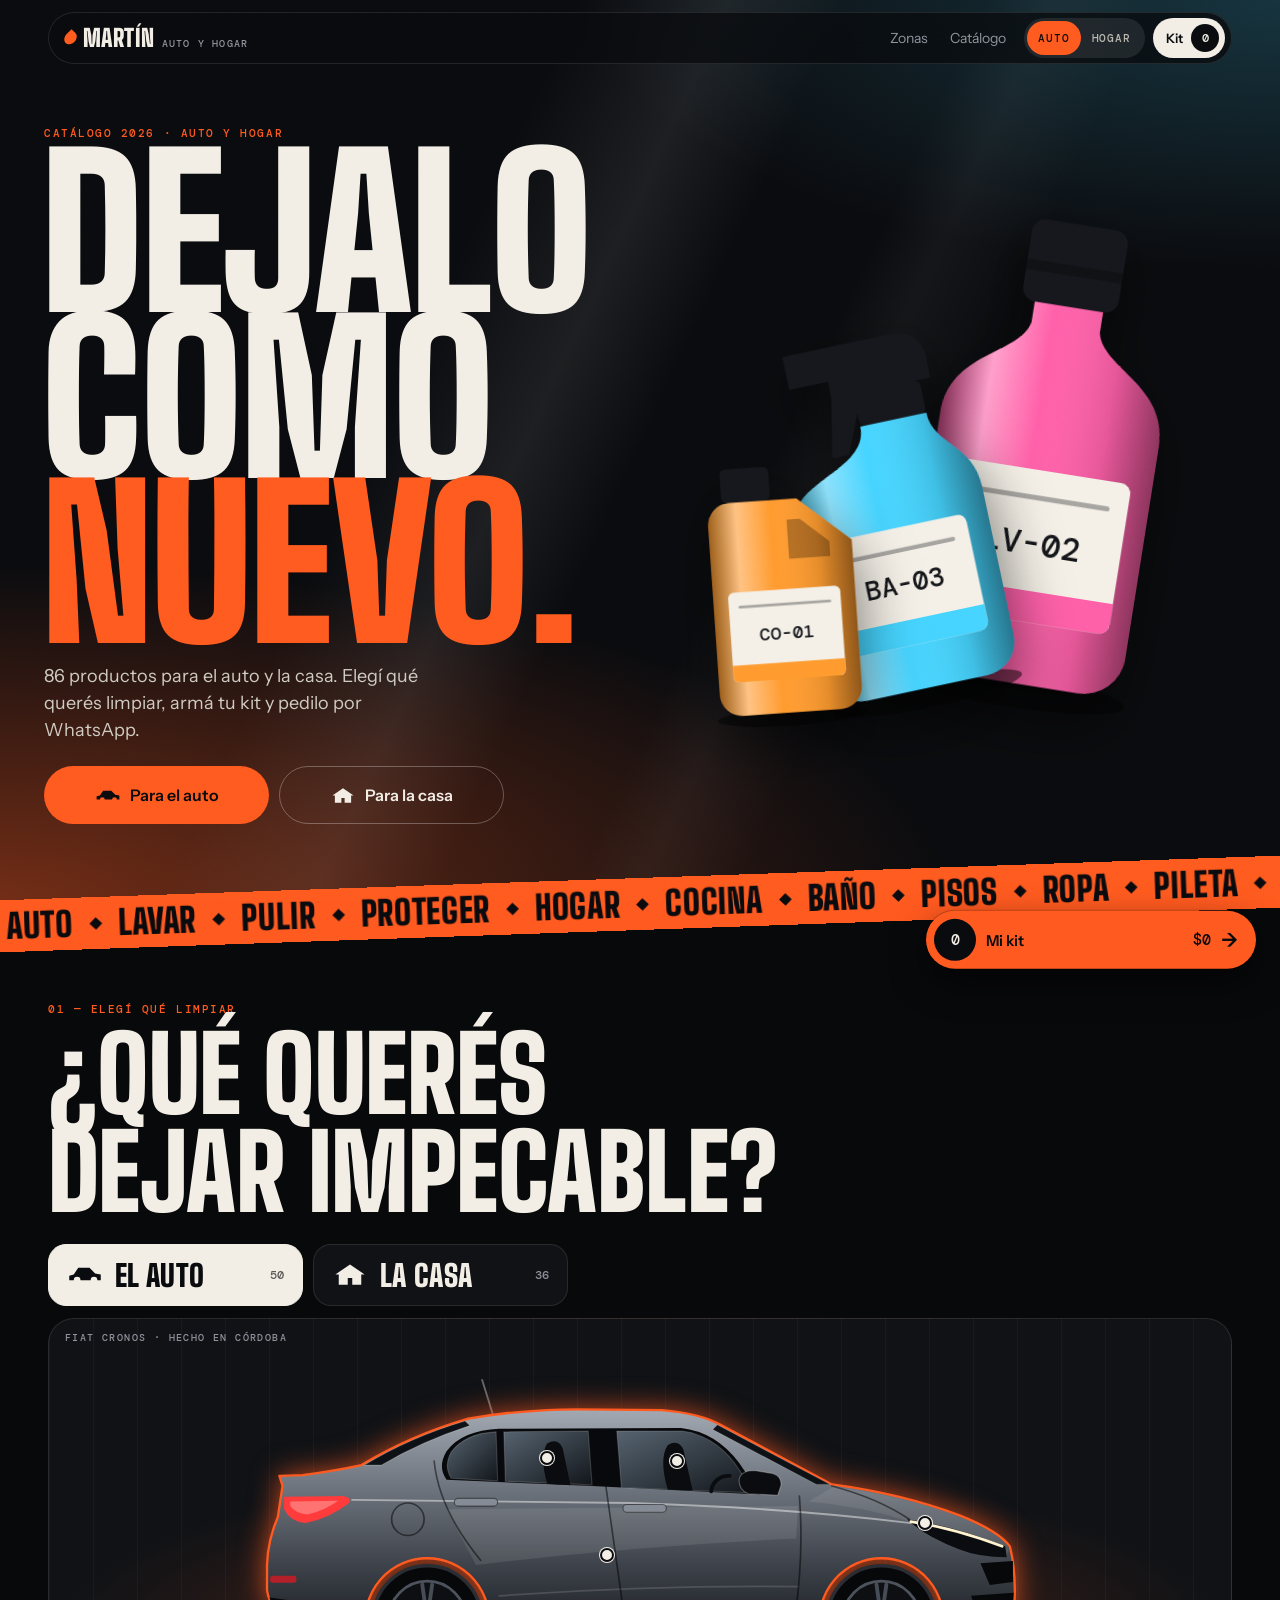
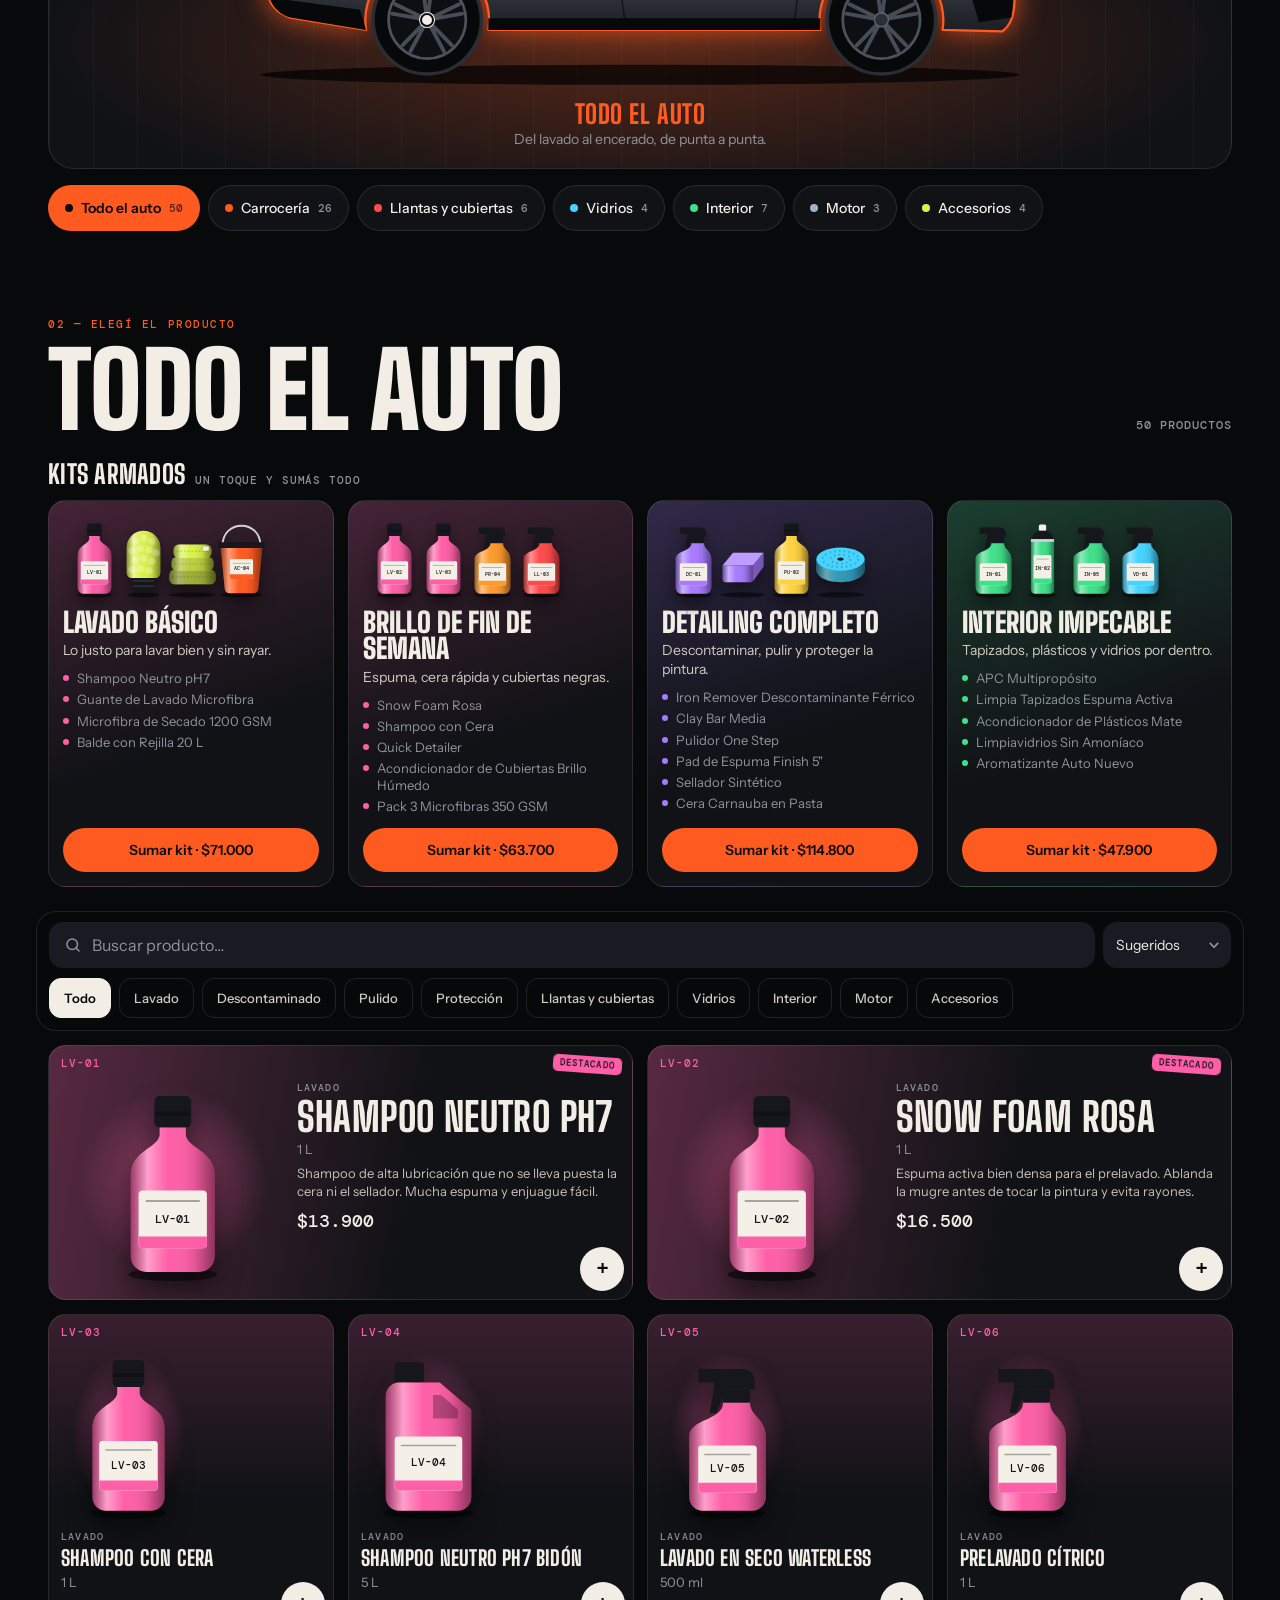
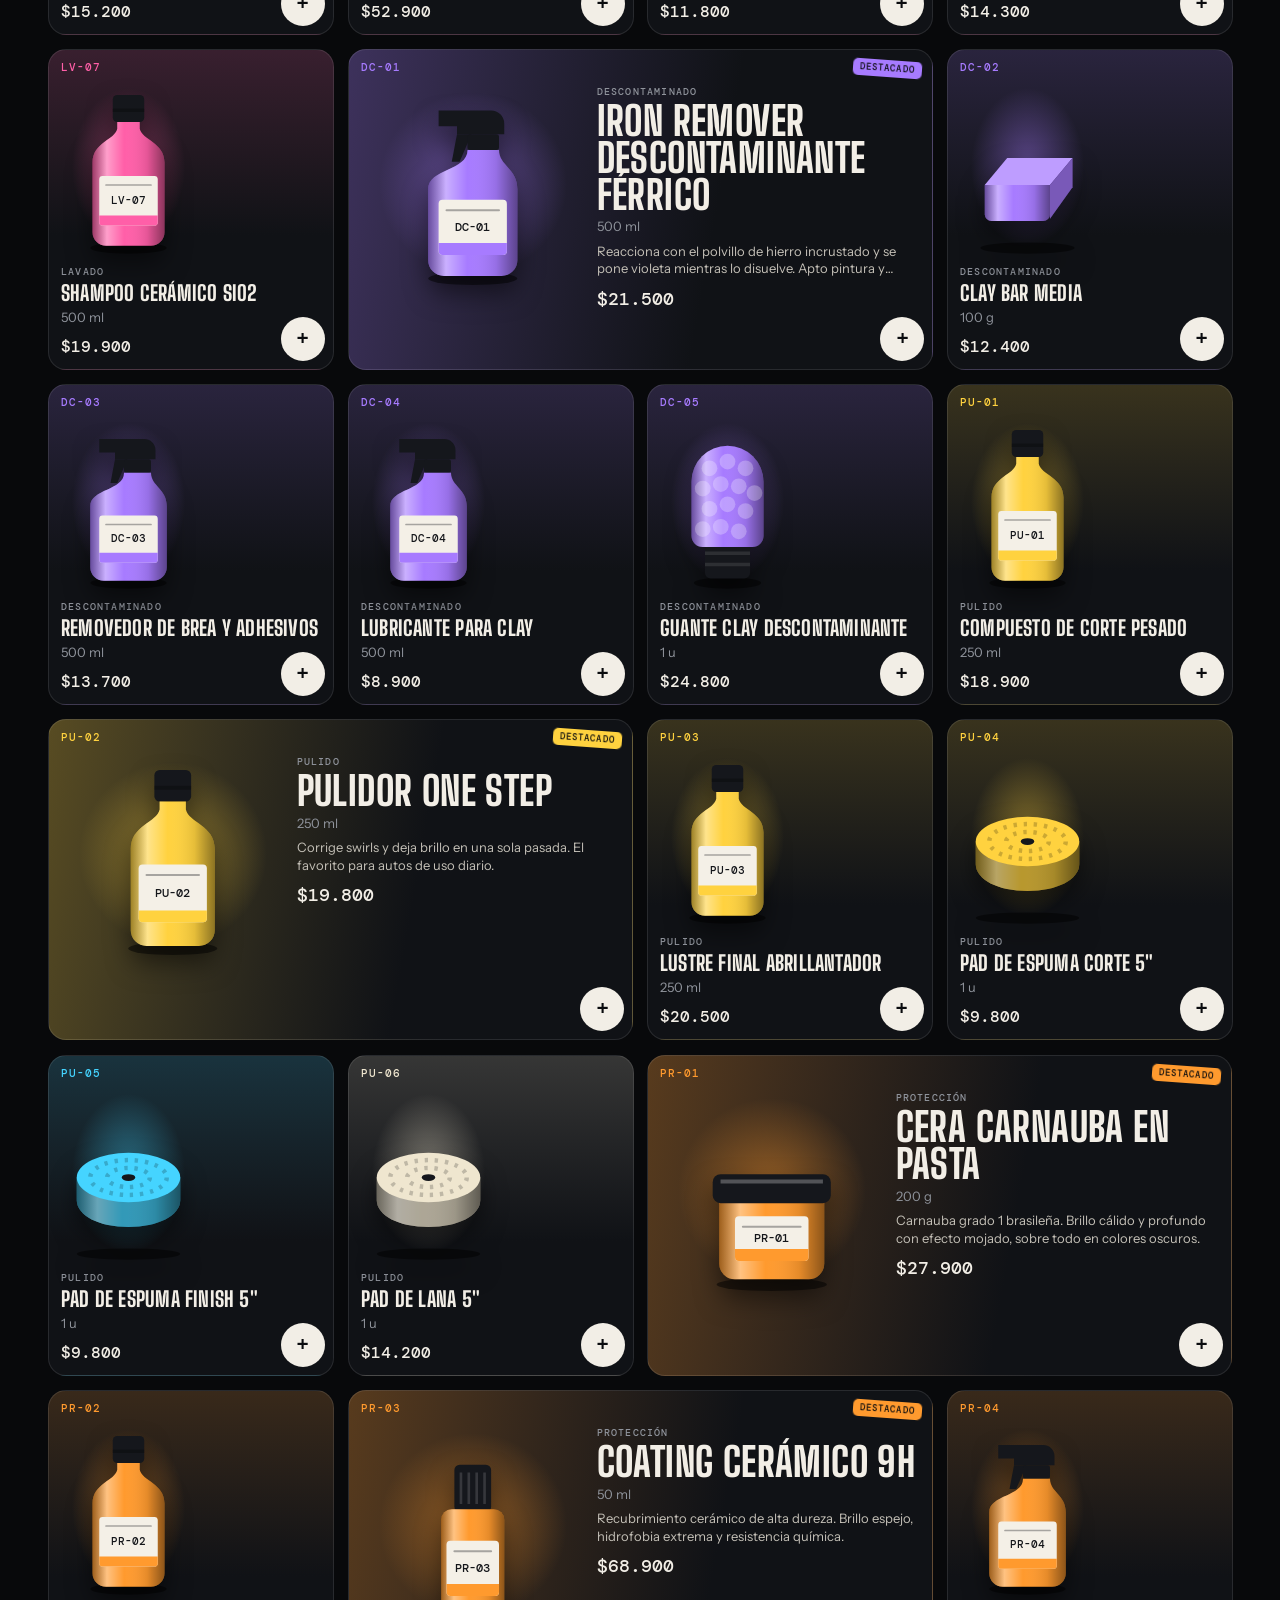
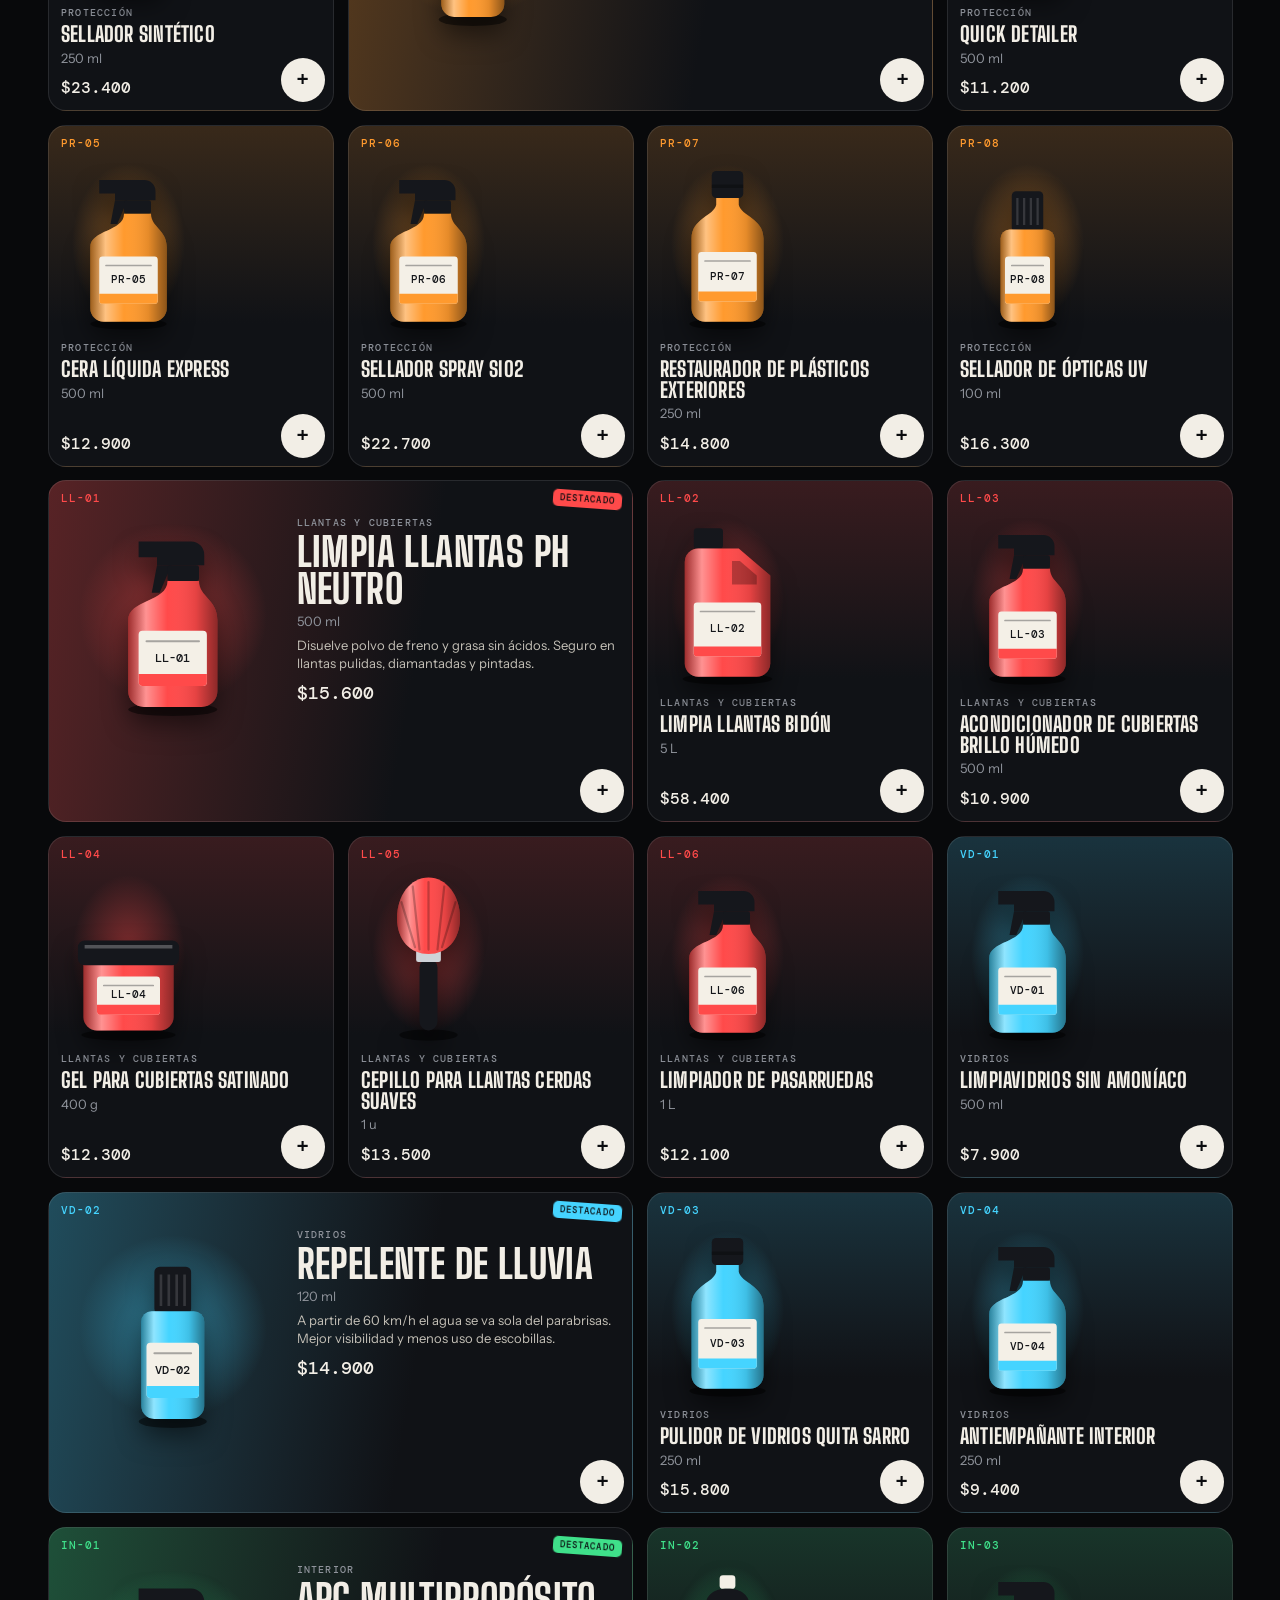
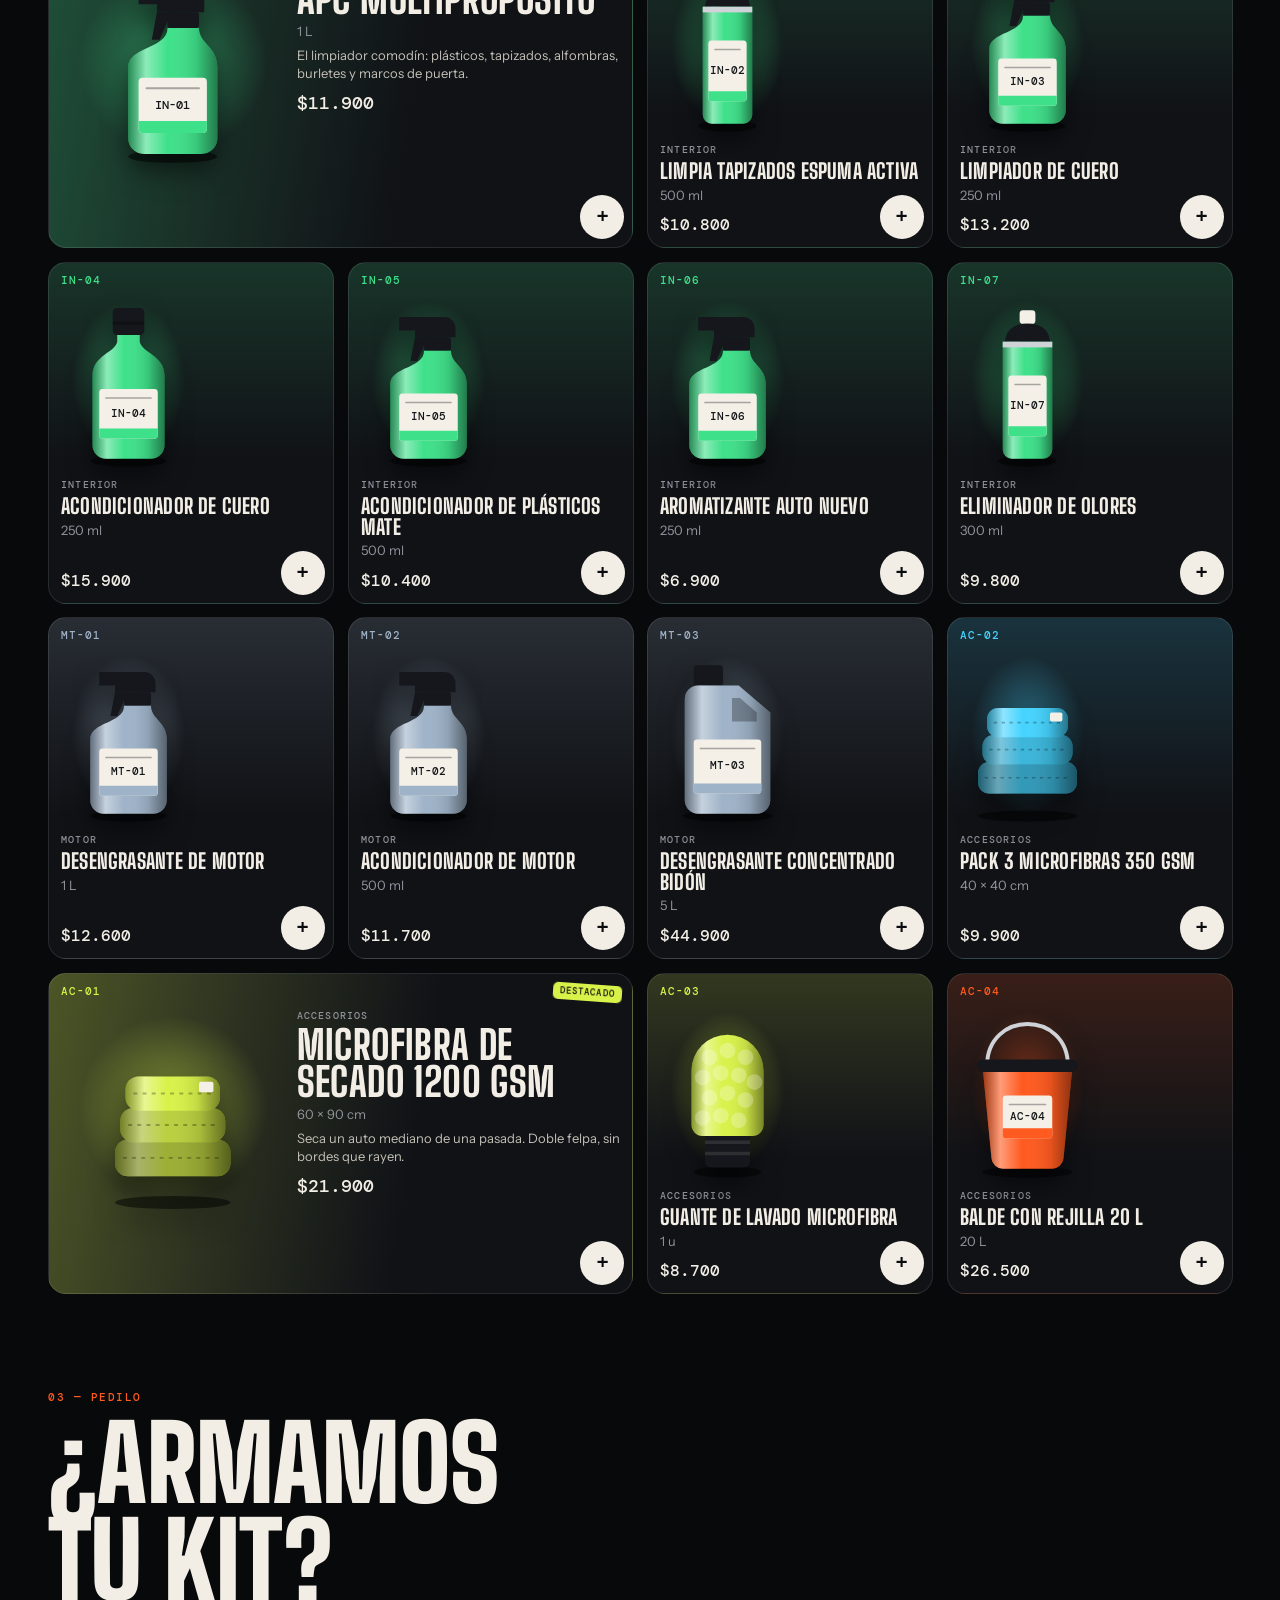
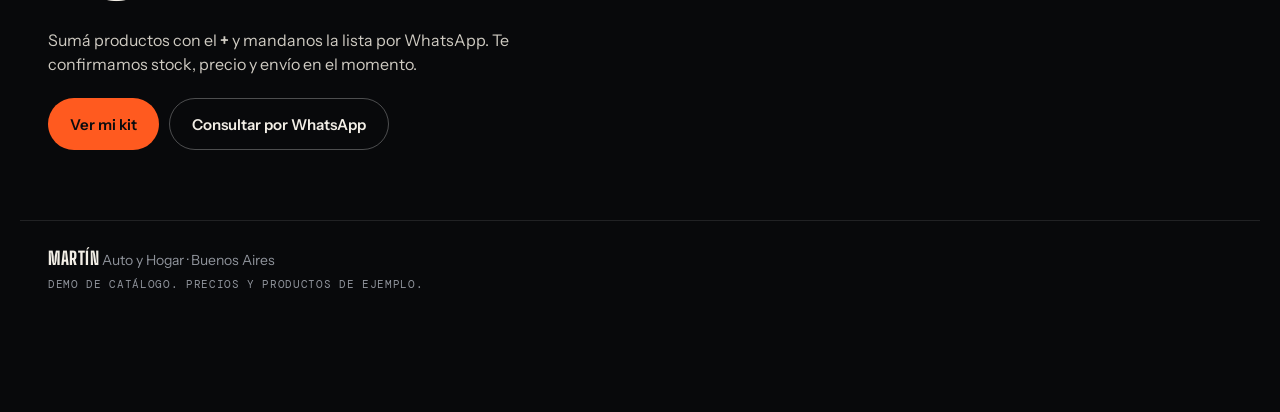
==== commit d1520aed: "Kits armados, link por producto y panel de carga oculto - Kits armados por mundo (auto y hogar) que " ====
--- a/index.html
+++ b/index.html
@@ -6,6 +6,11 @@
 <meta name="theme-color" content="#08090b">
 <title>Martín Auto y Hogar — Catálogo de limpieza para el auto y el hogar</title>
 <meta name="description" content="Catálogo interactivo de productos de limpieza para el auto y el hogar. Elegí qué querés limpiar, armá tu kit y pedilo por WhatsApp.">
+<meta property="og:type" content="website">
+<meta property="og:title" content="Martín Auto y Hogar — Catálogo de limpieza">
+<meta property="og:description" content="Productos de limpieza para el auto y la casa. Elegí qué querés limpiar, armá tu kit y pedilo por WhatsApp.">
+<meta property="og:url" content="https://catalogo-martin.vercel.app/">
+<link rel="icon" href="data:image/svg+xml,%3Csvg xmlns='http://www.w3.org/2000/svg' viewBox='0 0 64 64'%3E%3Crect width='64' height='64' rx='14' fill='%2308090b'/%3E%3Cpath d='M32 10C22 24 16 32 16 40a16 16 0 0 0 32 0c0-8-6-16-16-30z' fill='%23ff5a1f'/%3E%3C/svg%3E">
 <link rel="preconnect" href="https://fonts.googleapis.com">
 <link rel="preconnect" href="https://fonts.gstatic.com" crossorigin>
 <link href="https://fonts.googleapis.com/css2?family=Big+Shoulders+Display:wght@600;800;900&family=DM+Mono:wght@400;500&family=Instrument+Sans:wght@400;500;600&display=swap" rel="stylesheet">
@@ -288,6 +293,8 @@
       <p class="catalogo__cuenta" id="catCuenta" aria-live="polite"></p>
     </div>
 
+    <div class="combos" id="combos" hidden></div>
+
     <div class="barra" id="barra">
       <div class="barra__fila">
         <label class="buscar">
@@ -326,10 +333,6 @@
 <footer class="pie">
   <p><b data-tienda="nombre">MARTÍN</b> <span data-tienda="bajada">Car Care</span> · <span data-tienda="ciudad">Buenos Aires</span></p>
   <p class="pie__nota">Demo de catálogo. Precios y productos de ejemplo.</p>
-  <button class="pie__carga" type="button" id="btnCarga">
-    <svg viewBox="0 0 24 24" aria-hidden="true"><path d="M12 5v14M5 12h14"/></svg>
-    Cargar productos
-  </button>
 </footer>
 
 <!-- Barra flotante del kit -->
--- a/styles.css
+++ b/styles.css
@@ -390,6 +390,33 @@
 .chip[aria-pressed="true"] { background: var(--tx); border-color: var(--tx); color: #0a0b0e; font-weight: 600; }
 .chip[aria-pressed="true"] b { color: #0a0b0e; }
 
+/* ---------- kits armados ---------- */
+.combos { margin-top: 22px; }
+.combos__tit { display: flex; align-items: baseline; gap: 10px; font: 800 26px/1 var(--fd); text-transform: uppercase; letter-spacing: .01em; }
+.combos__tit span { font: 500 11px/1.2 var(--fm); letter-spacing: .08em; color: var(--mu); }
+.combos__fila {
+  display: flex; gap: 10px; overflow-x: auto;
+  margin: 12px -16px 0; padding: 0 16px 6px;
+  scrollbar-width: none; scroll-snap-type: x mandatory;
+}
+.combos__fila::-webkit-scrollbar { display: none; }
+.combo {
+  --c: var(--ac);
+  flex: none; width: min(78vw, 290px); scroll-snap-align: center;
+  display: flex; flex-direction: column;
+  padding: 14px; border: 1px solid var(--ln); border-radius: var(--r);
+  background: linear-gradient(160deg, color-mix(in srgb, var(--c) 22%, var(--p1)) 0%, var(--p1) 60%);
+}
+.combo__img { display: flex; height: 84px; margin-bottom: 10px; }
+.combo__img span { display: contents; }
+.combo__img svg, .combo__img img { height: 100%; width: auto; margin-right: -14px; object-fit: contain; filter: drop-shadow(0 8px 8px rgba(0, 0, 0, .45)); }
+.combo h4 { margin: 0; font: 900 28px/.95 var(--fd); text-transform: uppercase; }
+.combo p { margin: 6px 0 10px; font-size: 14px; line-height: 1.35; color: #cfcbc2; }
+.combo ul { flex: 1; margin: 0 0 14px; padding: 0; list-style: none; display: grid; gap: 5px; align-content: start; }
+.combo li { display: flex; gap: 8px; font-size: 13px; line-height: 1.25; color: var(--mu); }
+.combo li::before { content: ""; flex: none; width: 6px; height: 6px; margin-top: 5px; border-radius: 50%; background: var(--c); }
+.combo .btn { width: 100%; }
+
 /* ---------- grilla y tarjetas ---------- */
 .grid {
   display: grid; grid-template-columns: repeat(2, minmax(0, 1fr));
@@ -482,14 +509,6 @@
 }
 .pie b { font: 800 18px/1 var(--fd); color: var(--tx); letter-spacing: .03em; }
 .pie__nota { font: 400 11px/1.4 var(--fm); letter-spacing: .06em; text-transform: uppercase; }
-.pie__carga {
-  display: inline-flex; align-items: center; gap: 8px;
-  height: 46px; margin-top: 10px; padding: 0 16px 0 12px;
-  border: 1px dashed rgba(255, 255, 255, .3); border-radius: 12px;
-  color: var(--tx); font: 500 14px/1 var(--fb);
-}
-.pie__carga svg { width: 18px; height: 18px; fill: none; stroke: var(--ac); stroke-width: 2.4; stroke-linecap: round; }
-
 /* ---------- barra del kit ---------- */
 .kitbar {
   position: fixed; z-index: 40; left: 12px; right: 12px;
@@ -590,6 +609,8 @@
 .uso { margin-top: 20px; padding: 14px 16px; border-radius: 14px; background: var(--p2); border-left: 3px solid var(--c); }
 .uso b { display: block; margin-bottom: 4px; font: 500 11px/1 var(--fm); letter-spacing: .12em; text-transform: uppercase; color: var(--mu); }
 .uso p { font-size: 15px; line-height: 1.45; }
+.prod__acc { display: flex; flex-wrap: wrap; gap: 8px; margin-top: 18px; }
+.prod__acc svg { width: 18px; height: 18px; fill: none; stroke: currentColor; stroke-width: 2; stroke-linecap: round; stroke-linejoin: round; }
 .rel { margin-top: 26px; }
 .rel h3 { font: 800 22px/1 var(--fd); text-transform: uppercase; letter-spacing: .02em; }
 .rel__fila { display: flex; gap: 8px; overflow-x: auto; margin: 12px -18px 0; padding: 0 18px 4px; scrollbar-width: none; }
@@ -719,6 +740,8 @@
   .card--dest .card__img { height: 210px; }
   .card--dest .card__nom { font-size: 40px; }
   .pildoras, .chips { margin-inline: 0; padding-inline: 0; flex-wrap: wrap; }
+  .combos__fila { margin-inline: 0; padding-inline: 0; display: grid; grid-template-columns: repeat(2, minmax(0, 1fr)); gap: 14px; overflow: visible; }
+  .combo { width: auto; }
   .punto span { display: block; }
   .punto:hover span { opacity: 1; transform: translate(-50%, 0); background: var(--tx); }
   .punto[aria-pressed="true"]:hover span { background: var(--zc); }
@@ -765,6 +788,7 @@
 
 @media (min-width: 1080px) {
   .grid { grid-template-columns: repeat(4, minmax(0, 1fr)); }
+  .combos__fila { grid-template-columns: repeat(4, minmax(0, 1fr)); }
   .auto { padding-top: 54px; }
 }
 
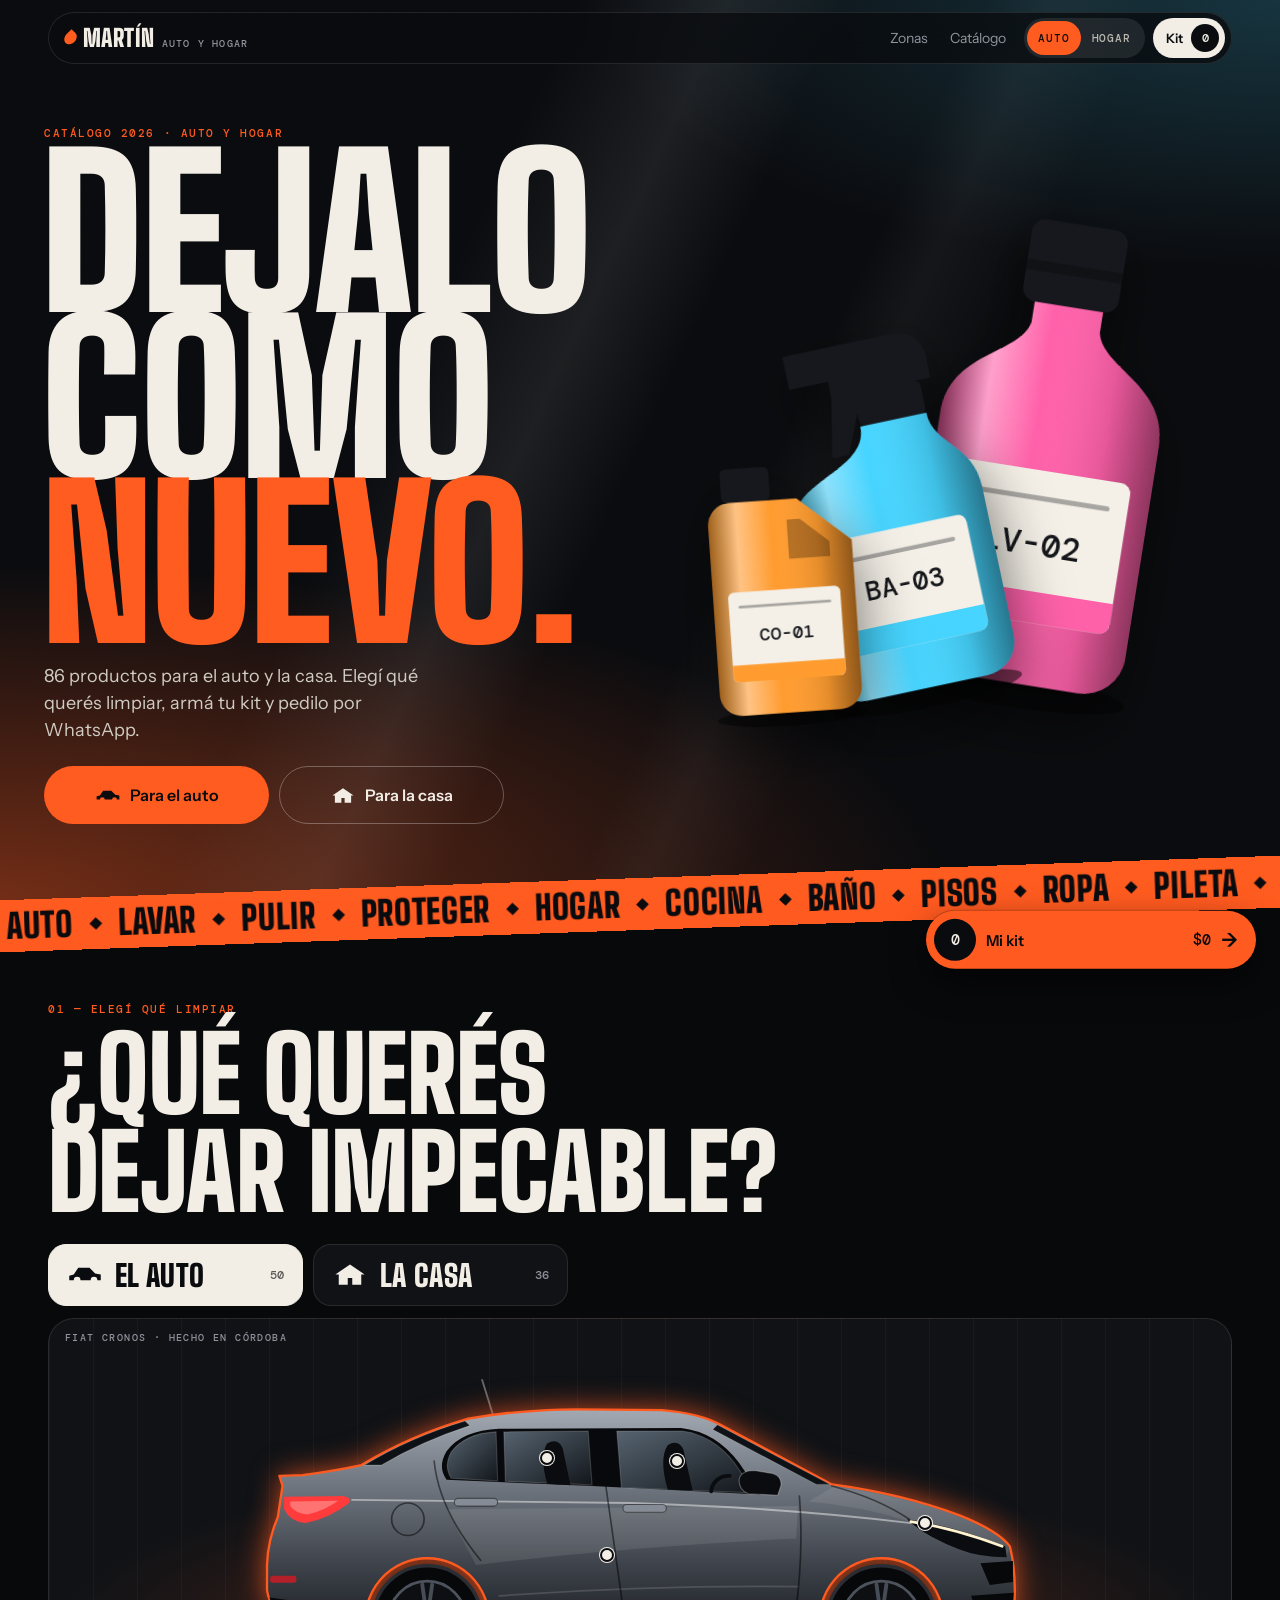
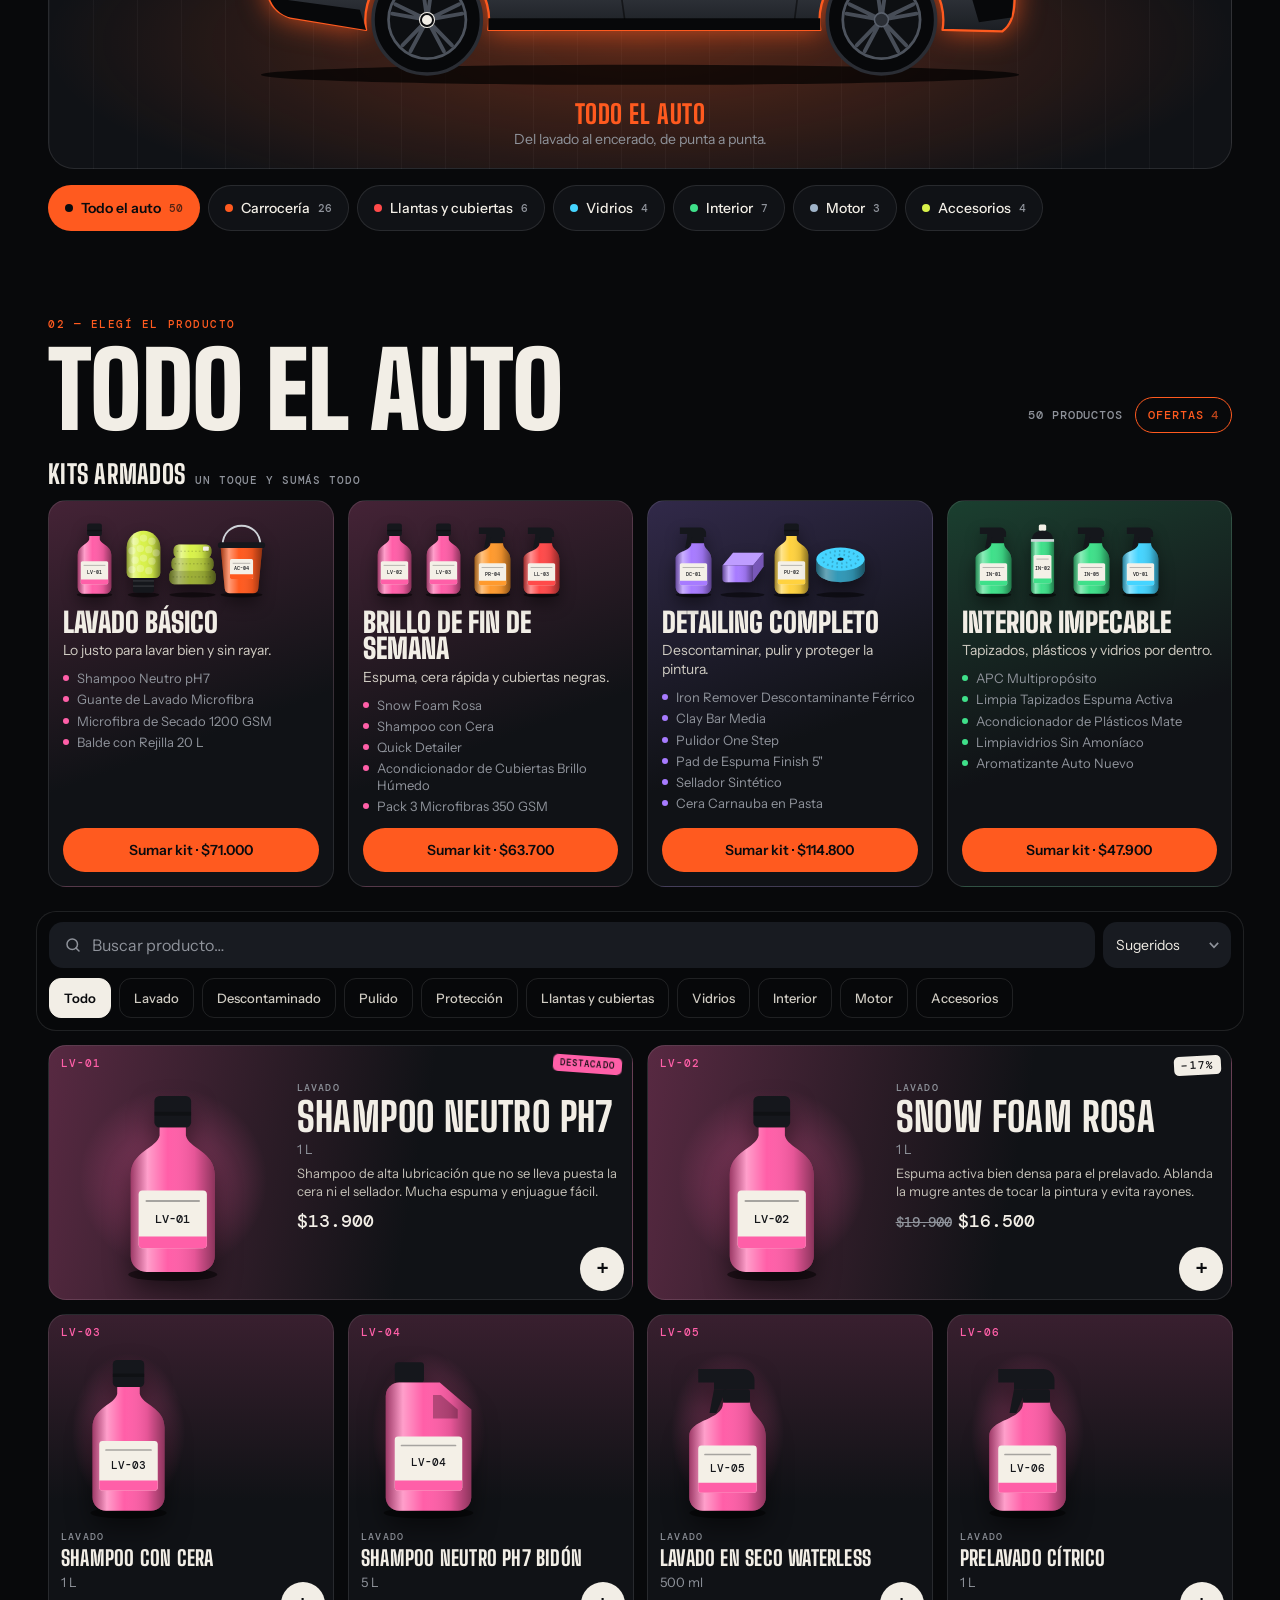
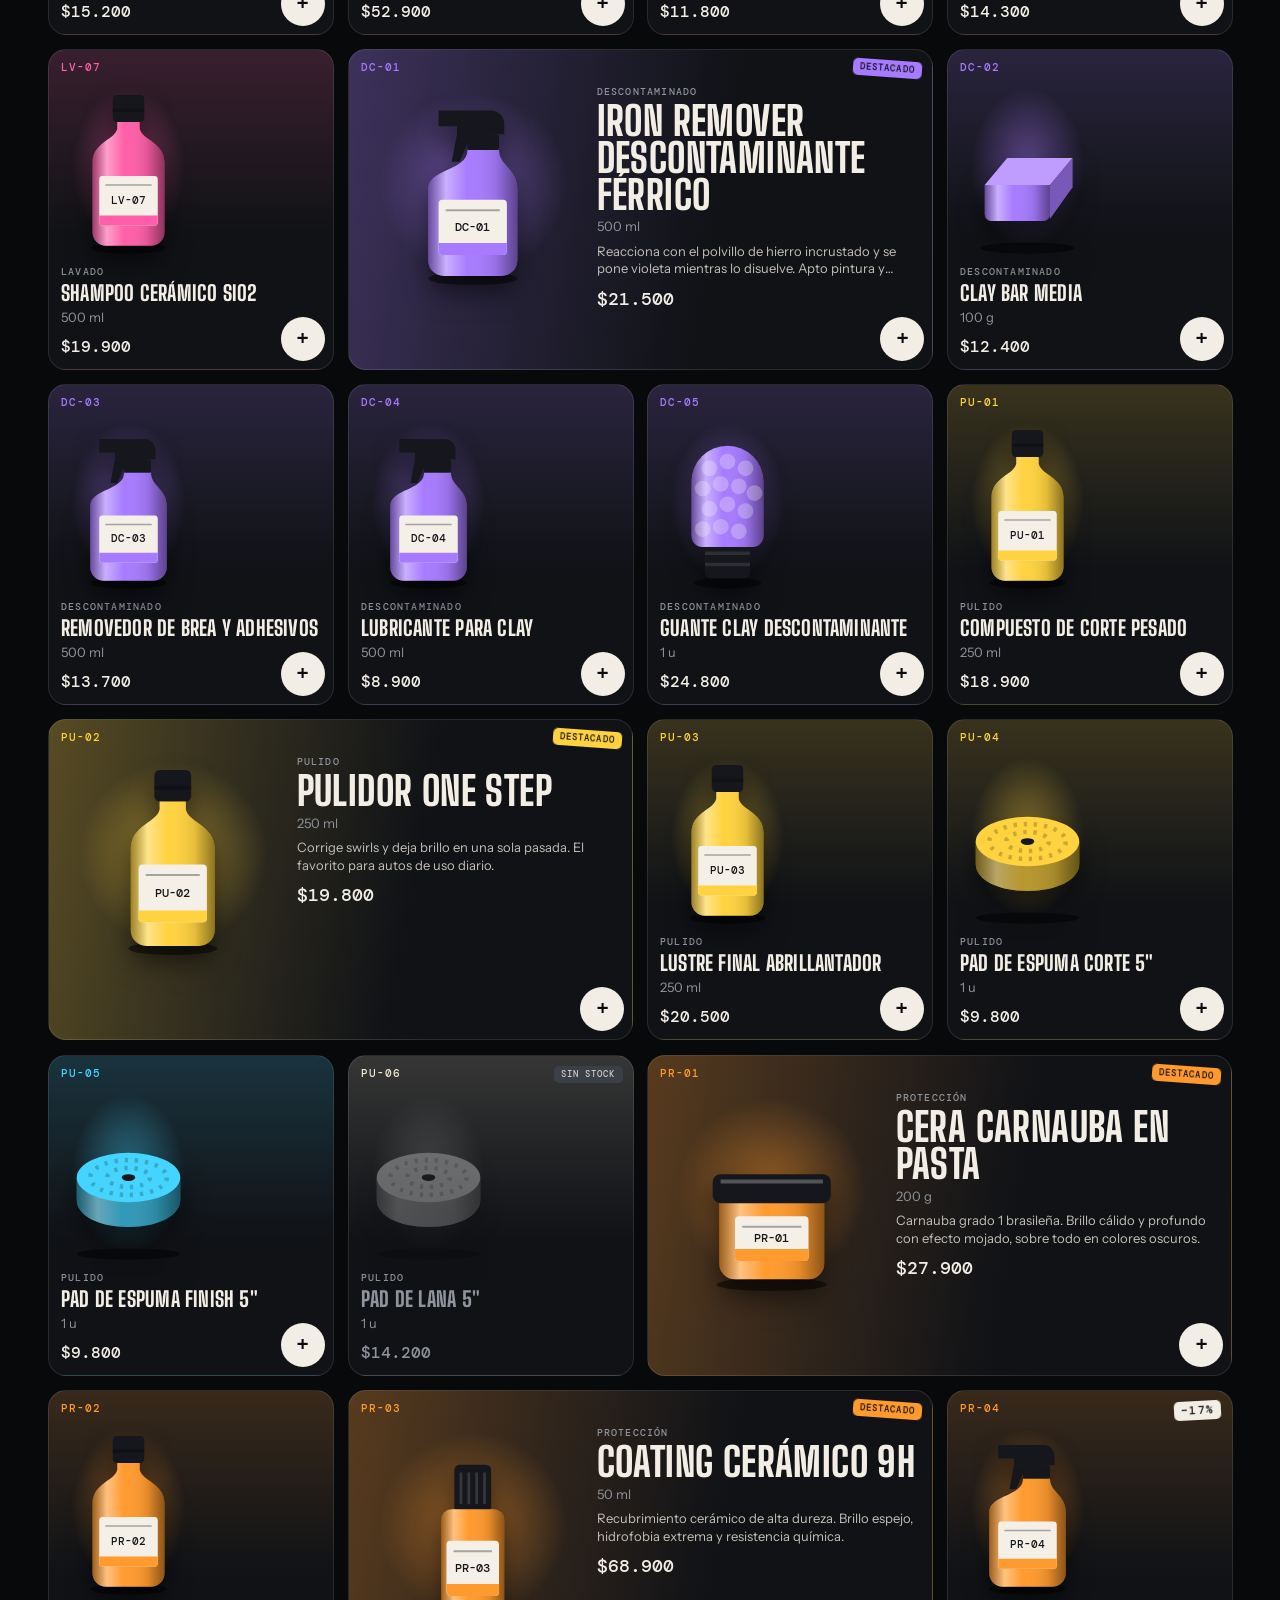
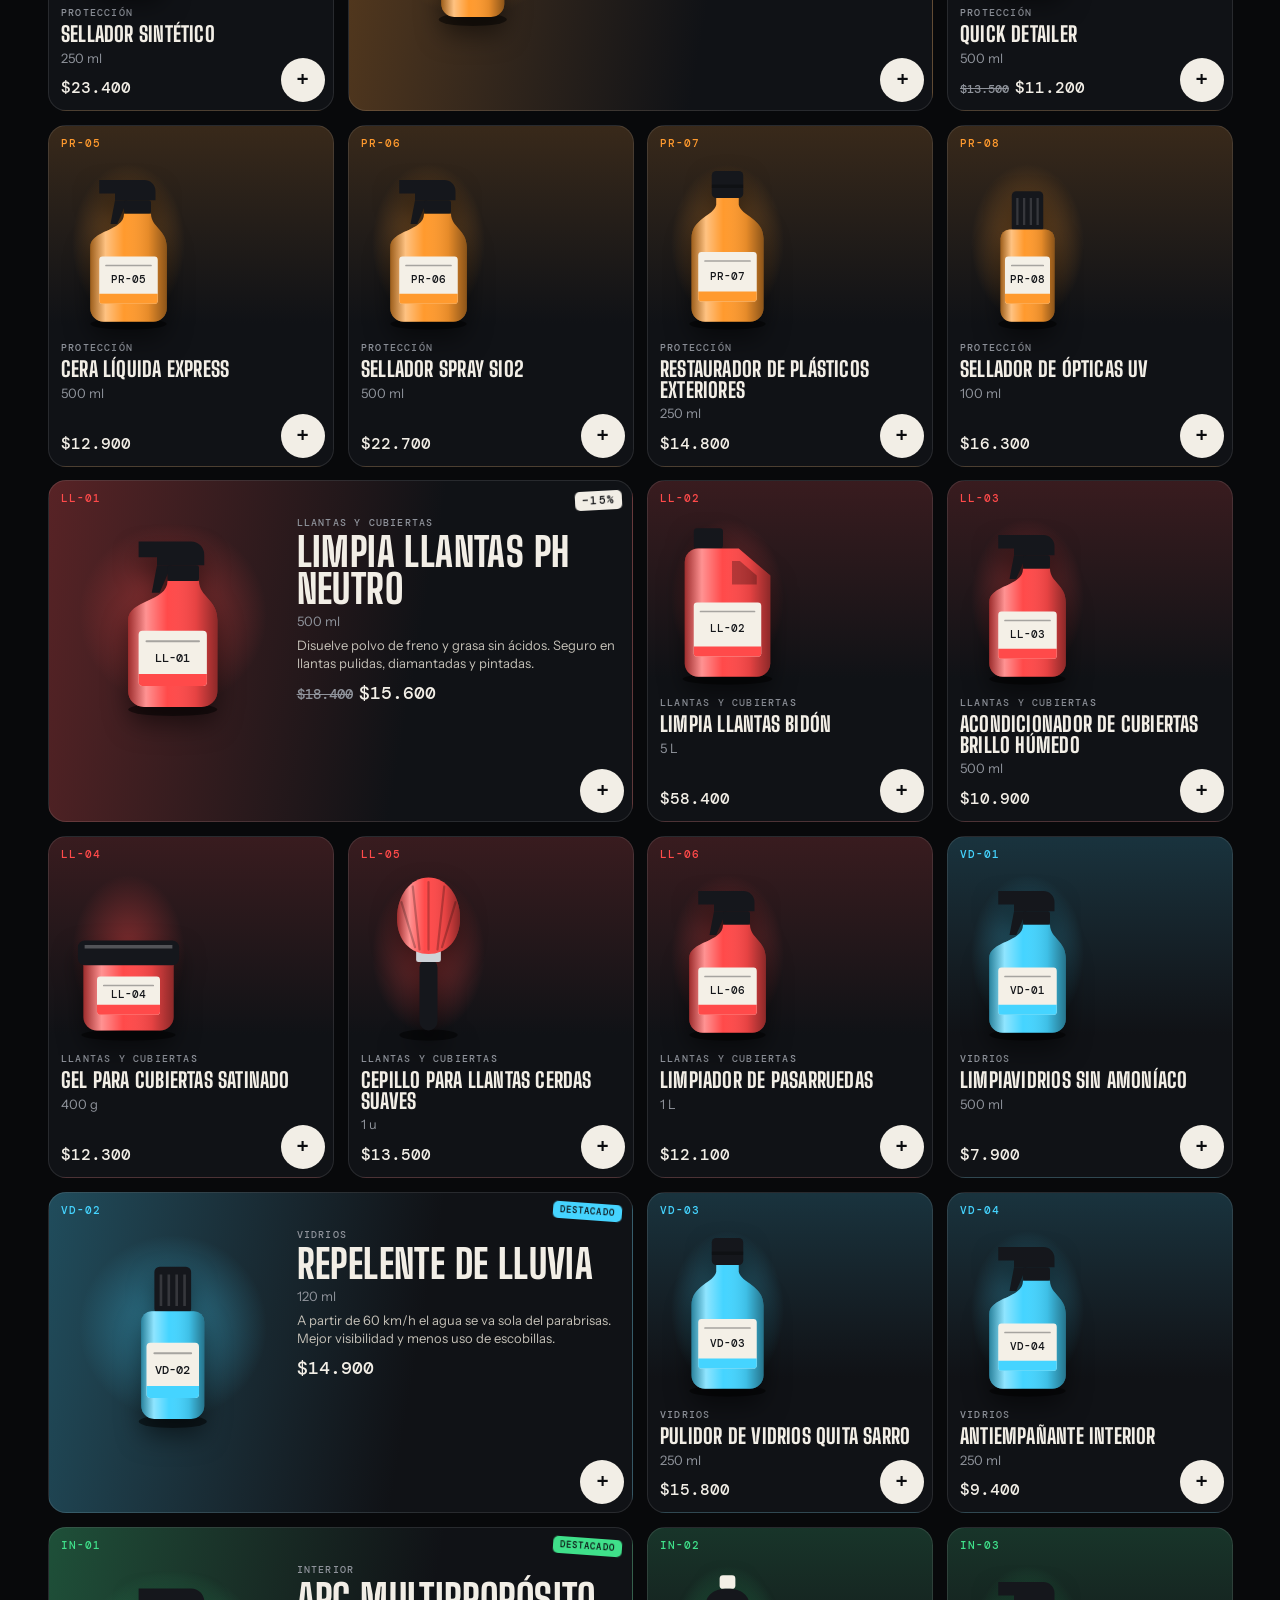
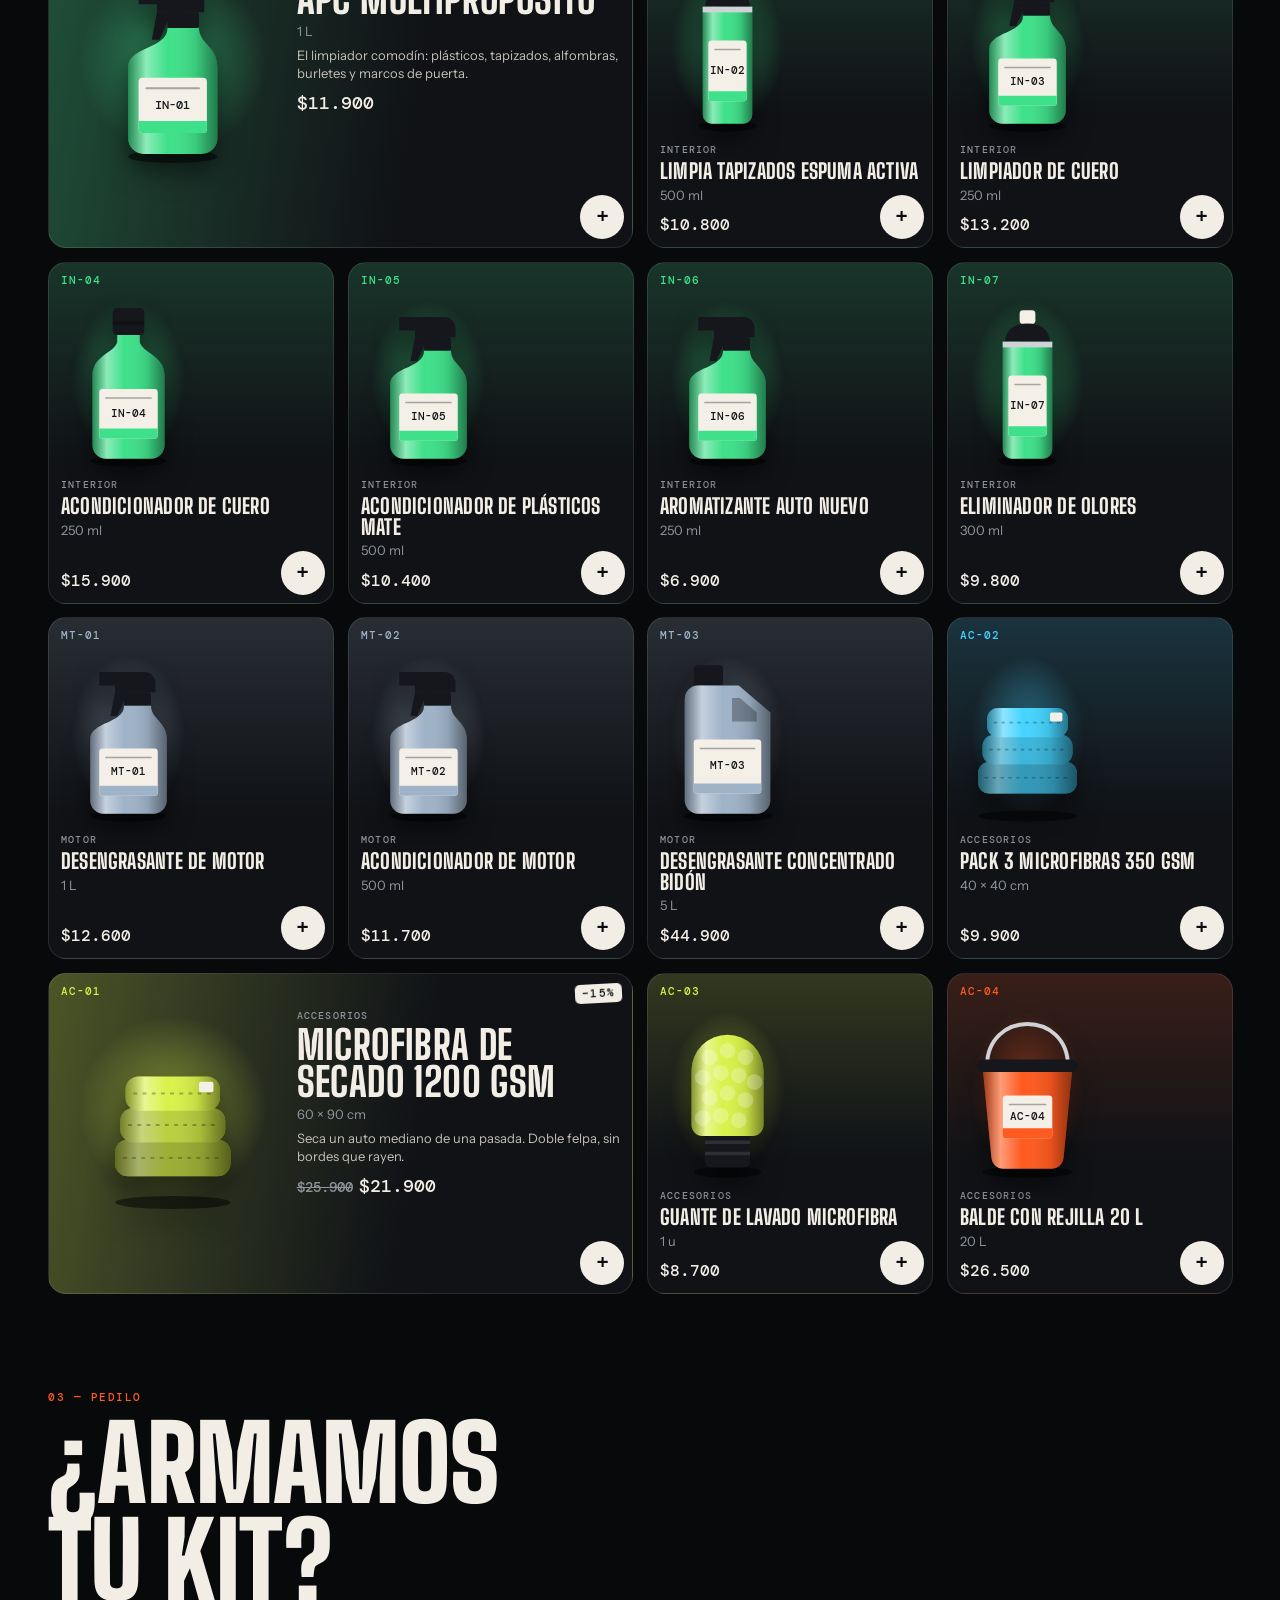
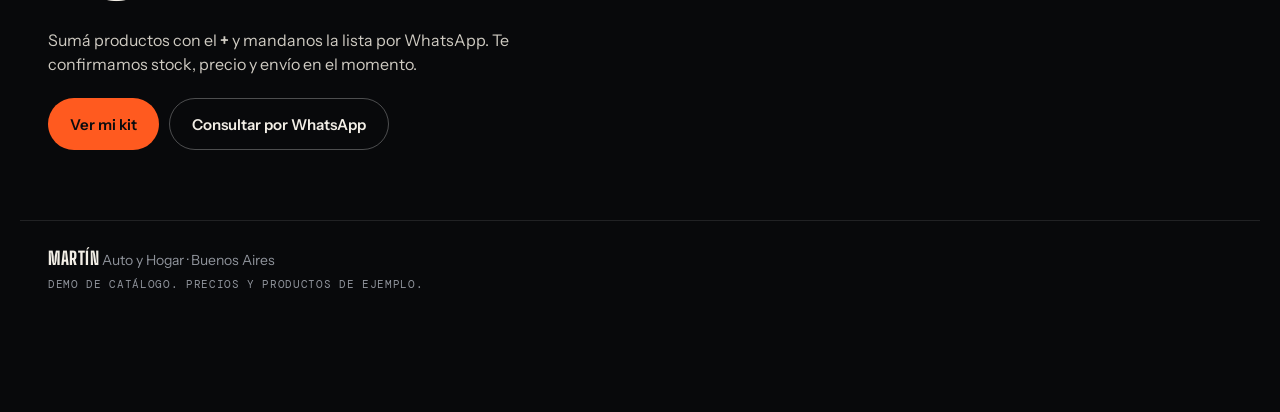
==== commit 158b1009: "Ofertas, sin stock, sugerencias de búsqueda y nota en el pedido - Ofertas: precio anterior tachado, " ====
--- a/index.html
+++ b/index.html
@@ -10,6 +10,10 @@
 <meta property="og:title" content="Martín Auto y Hogar — Catálogo de limpieza">
 <meta property="og:description" content="Productos de limpieza para el auto y la casa. Elegí qué querés limpiar, armá tu kit y pedilo por WhatsApp.">
 <meta property="og:url" content="https://catalogo-martin.vercel.app/">
+<meta property="og:image" content="https://catalogo-martin.vercel.app/og.png">
+<meta property="og:image:width" content="1200">
+<meta property="og:image:height" content="630">
+<meta name="twitter:card" content="summary_large_image">
 <link rel="icon" href="data:image/svg+xml,%3Csvg xmlns='http://www.w3.org/2000/svg' viewBox='0 0 64 64'%3E%3Crect width='64' height='64' rx='14' fill='%2308090b'/%3E%3Cpath d='M32 10C22 24 16 32 16 40a16 16 0 0 0 32 0c0-8-6-16-16-30z' fill='%23ff5a1f'/%3E%3C/svg%3E">
 <link rel="preconnect" href="https://fonts.googleapis.com">
 <link rel="preconnect" href="https://fonts.gstatic.com" crossorigin>
@@ -290,7 +294,10 @@
     <p class="kicker">02 — Elegí el producto</p>
     <div class="catalogo__cab">
       <h2 id="catTitulo">Todo el auto</h2>
-      <p class="catalogo__cuenta" id="catCuenta" aria-live="polite"></p>
+      <div class="catalogo__lado">
+        <p class="catalogo__cuenta" id="catCuenta" aria-live="polite"></p>
+        <button class="ofertas" id="btnOfertas" type="button" aria-pressed="false" hidden>Ofertas <i></i></button>
+      </div>
     </div>
 
     <div class="combos" id="combos" hidden></div>
@@ -312,6 +319,7 @@
           </select>
         </label>
       </div>
+      <div class="sugeridos" id="sugeridos" hidden></div>
       <div class="chips" id="chips" role="group" aria-label="Etapas"></div>
     </div>
 
@@ -411,10 +419,13 @@
         <label class="campo">Precio *
           <input name="precio" required inputmode="numeric" placeholder="13900">
         </label>
+        <label class="campo">Precio anterior
+          <input name="precioAntes" inputmode="numeric" placeholder="Solo si está en oferta">
+        </label>
         <label class="campo">Tamaño
           <input name="tamano" maxlength="24" placeholder="500 ml">
         </label>
-        <label class="campo">Envase (dibujo)
+        <label class="campo campo--ancho">Envase (dibujo)
           <select name="envase" id="fEnv"></select>
         </label>
         <label class="campo campo--ancho">Descripción
@@ -434,6 +445,7 @@
           </div>
         </div>
         <label class="check campo--ancho"><input type="checkbox" name="destacado"> Destacado (sale en grande)</label>
+        <label class="check campo--ancho"><input type="checkbox" name="sinStock"> Sin stock (se muestra, pero no se puede pedir)</label>
 
         <p class="form__error campo--ancho" id="fError" role="alert" hidden></p>
         <div class="form__acc campo--ancho">
--- a/styles.css
+++ b/styles.css
@@ -390,6 +390,22 @@
 .chip[aria-pressed="true"] { background: var(--tx); border-color: var(--tx); color: #0a0b0e; font-weight: 600; }
 .chip[aria-pressed="true"] b { color: #0a0b0e; }
 
+.catalogo__lado { display: flex; align-items: center; gap: 12px; padding-bottom: 6px; }
+.catalogo__lado .catalogo__cuenta { padding-bottom: 0; }
+.ofertas {
+  display: inline-flex; align-items: center; gap: 7px;
+  height: 36px; padding: 0 12px;
+  border: 1px solid var(--ac); border-radius: 999px; color: var(--ac);
+  font: 500 12px/1 var(--fm); letter-spacing: .08em; text-transform: uppercase;
+  transition: background .2s, color .2s;
+}
+.ofertas i { font-style: normal; opacity: .75; }
+.ofertas[aria-pressed="true"] { background: var(--ac); color: #0a0b0e; }
+.sugeridos { display: flex; align-items: center; gap: 6px; overflow-x: auto; margin: 8px -16px 0; padding: 0 16px 2px; scrollbar-width: none; }
+.sugeridos::-webkit-scrollbar { display: none; }
+.sugeridos span { flex: none; font: 500 11px/1 var(--fm); letter-spacing: .08em; text-transform: uppercase; color: var(--mu); }
+.sugeridos button { flex: none; height: 36px; padding: 0 12px; border-radius: 999px; background: var(--p2); font-size: 14px; }
+
 /* ---------- kits armados ---------- */
 .combos { margin-top: 22px; }
 .combos__tit { display: flex; align-items: baseline; gap: 10px; font: 800 26px/1 var(--fd); text-transform: uppercase; letter-spacing: .01em; }
@@ -480,6 +496,11 @@
   .card:hover .card__img svg, .card:hover .card__img img { transform: translateY(-6px) rotate(-5deg) scale(1.04); }
   .card__mas:hover { transform: scale(1.1); }
 }
+.card__precio s { margin-right: 6px; font-size: .78em; color: var(--mu); }
+.card__sello--oferta { background: var(--tx); font-size: 11px; transform: rotate(-3deg); }
+.card__sello--gris { background: #3a3f48; color: #cfcbc2; transform: none; }
+.card--agotado .card__img { opacity: .38; filter: grayscale(1); }
+.card--agotado .card__precio, .card--agotado .card__nom { color: var(--mu); }
 /* destacados: fila completa en horizontal */
 .card--dest { grid-column: span 2; background: linear-gradient(100deg, color-mix(in srgb, var(--c) 30%, var(--p1)) 0%, var(--p1) 62%); }
 .card--dest .card__abrir { display: grid; grid-template-columns: 40% 1fr; grid-template-rows: auto 1fr; column-gap: 12px; }
@@ -633,6 +654,7 @@
 .compra__precio { display: grid; gap: 3px; margin-right: auto; }
 .compra__precio small { font: 500 10px/1 var(--fm); letter-spacing: .1em; text-transform: uppercase; color: var(--mu); }
 .compra__precio b { font: 500 20px/1 var(--fm); }
+.compra__precio s { margin-right: 6px; font-size: .7em; color: var(--mu); }
 .cant { display: flex; align-items: center; height: 48px; border: 1px solid var(--ln); border-radius: 999px; }
 .cant button { width: 42px; height: 46px; font: 500 20px/1 var(--fm); }
 .cant output { min-width: 20px; text-align: center; font: 500 15px/1 var(--fm); }
@@ -651,6 +673,13 @@
 .kit__item span { display: block; margin-top: 5px; font: 500 12px/1 var(--fm); color: var(--mu); }
 .kit__item .cant { height: 40px; }
 .kit__item .cant button { width: 36px; height: 38px; }
+.kit__nota { display: grid; gap: 6px; margin: 4px 18px 16px; font: 500 11px/1.2 var(--fm); letter-spacing: .08em; text-transform: uppercase; color: var(--mu); }
+.kit__nota textarea {
+  width: 100%; padding: 12px 14px; resize: vertical;
+  background: var(--p2); border: 1px solid var(--ln); border-radius: 12px; outline: 0;
+  font: 400 16px/1.35 var(--fb); letter-spacing: 0; text-transform: none; color: var(--tx);
+}
+.kit__nota textarea:focus { border-color: var(--ac); }
 .kit__vacio { padding: 30px 18px 46px; text-align: center; color: var(--mu); }
 .kit__vacio b { display: block; margin-bottom: 6px; font: 800 30px/1 var(--fd); text-transform: uppercase; color: var(--tx); }
 .compra--kit { flex-wrap: wrap; }
@@ -740,6 +769,7 @@
   .card--dest .card__img { height: 210px; }
   .card--dest .card__nom { font-size: 40px; }
   .pildoras, .chips { margin-inline: 0; padding-inline: 0; flex-wrap: wrap; }
+  .sugeridos { margin-inline: 0; padding-inline: 0; }
   .combos__fila { margin-inline: 0; padding-inline: 0; display: grid; grid-template-columns: repeat(2, minmax(0, 1fr)); gap: 14px; overflow: visible; }
   .combo { width: auto; }
   .punto span { display: block; }
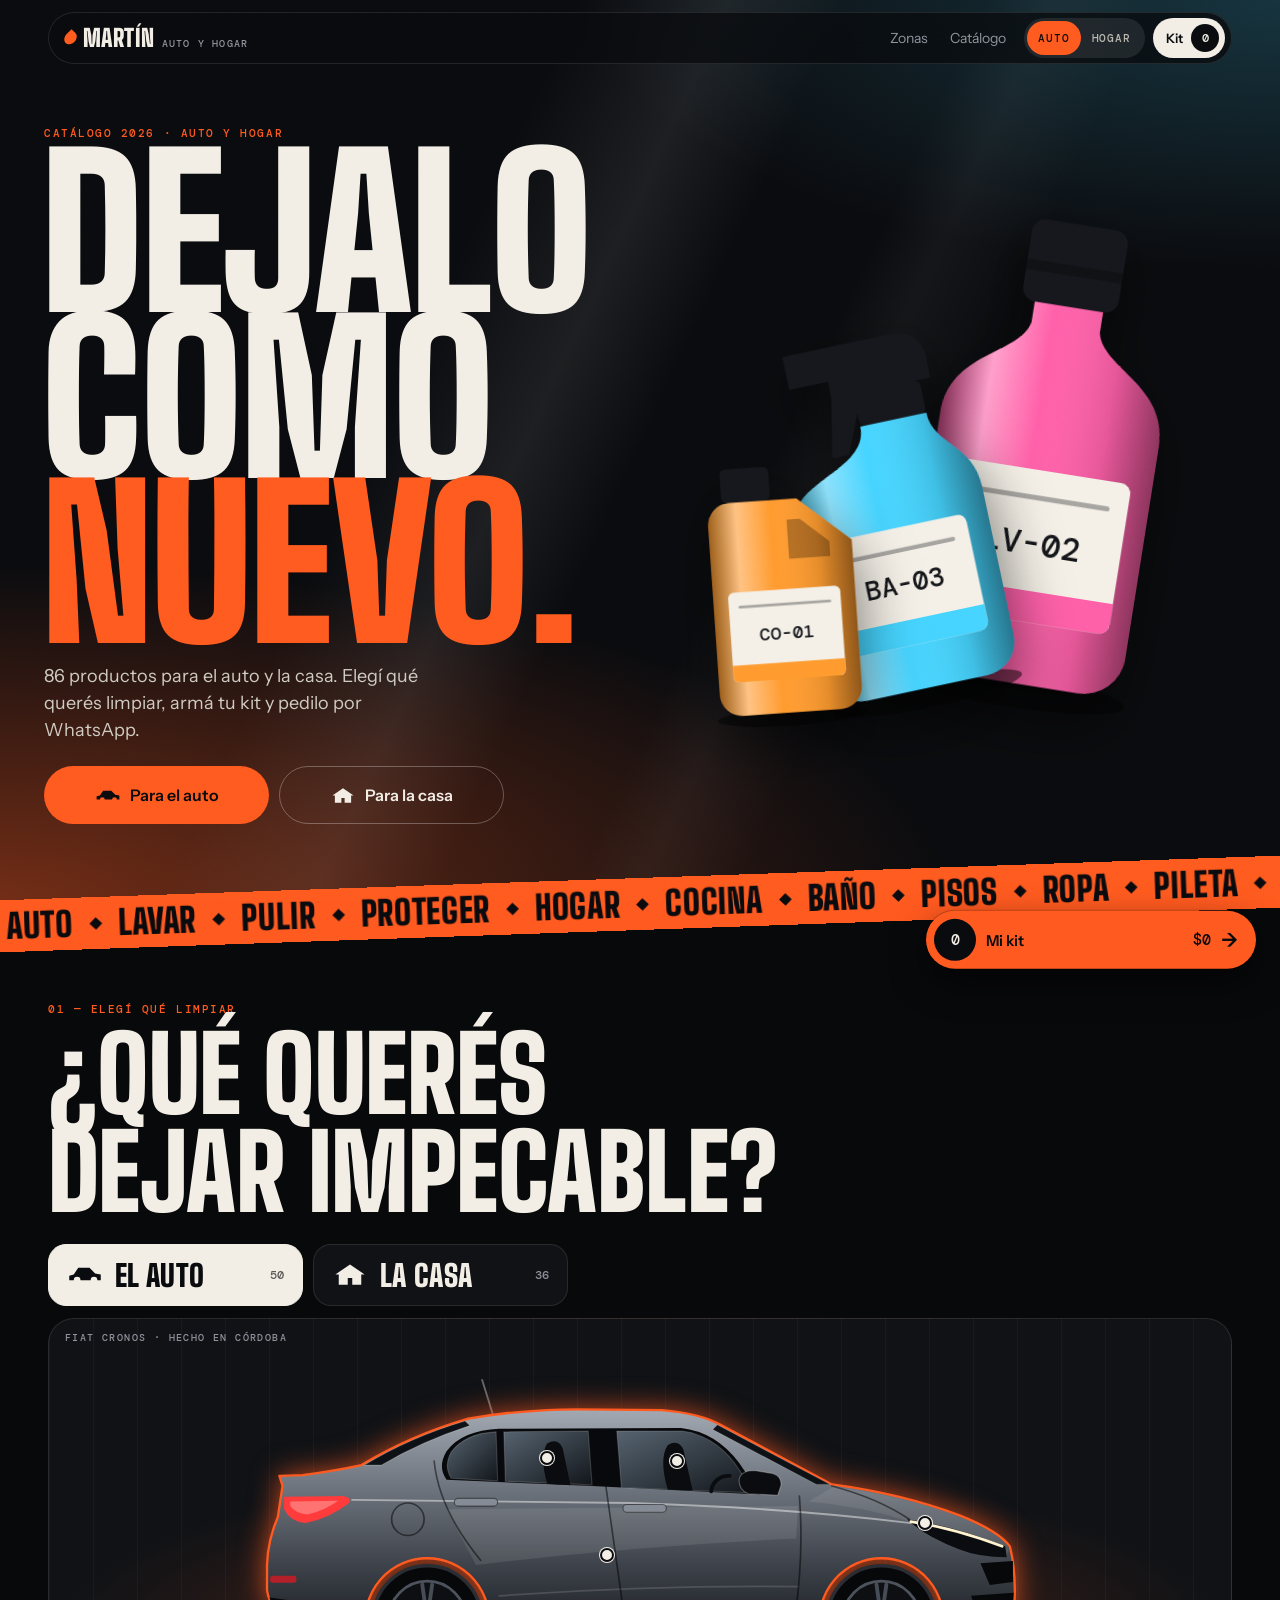
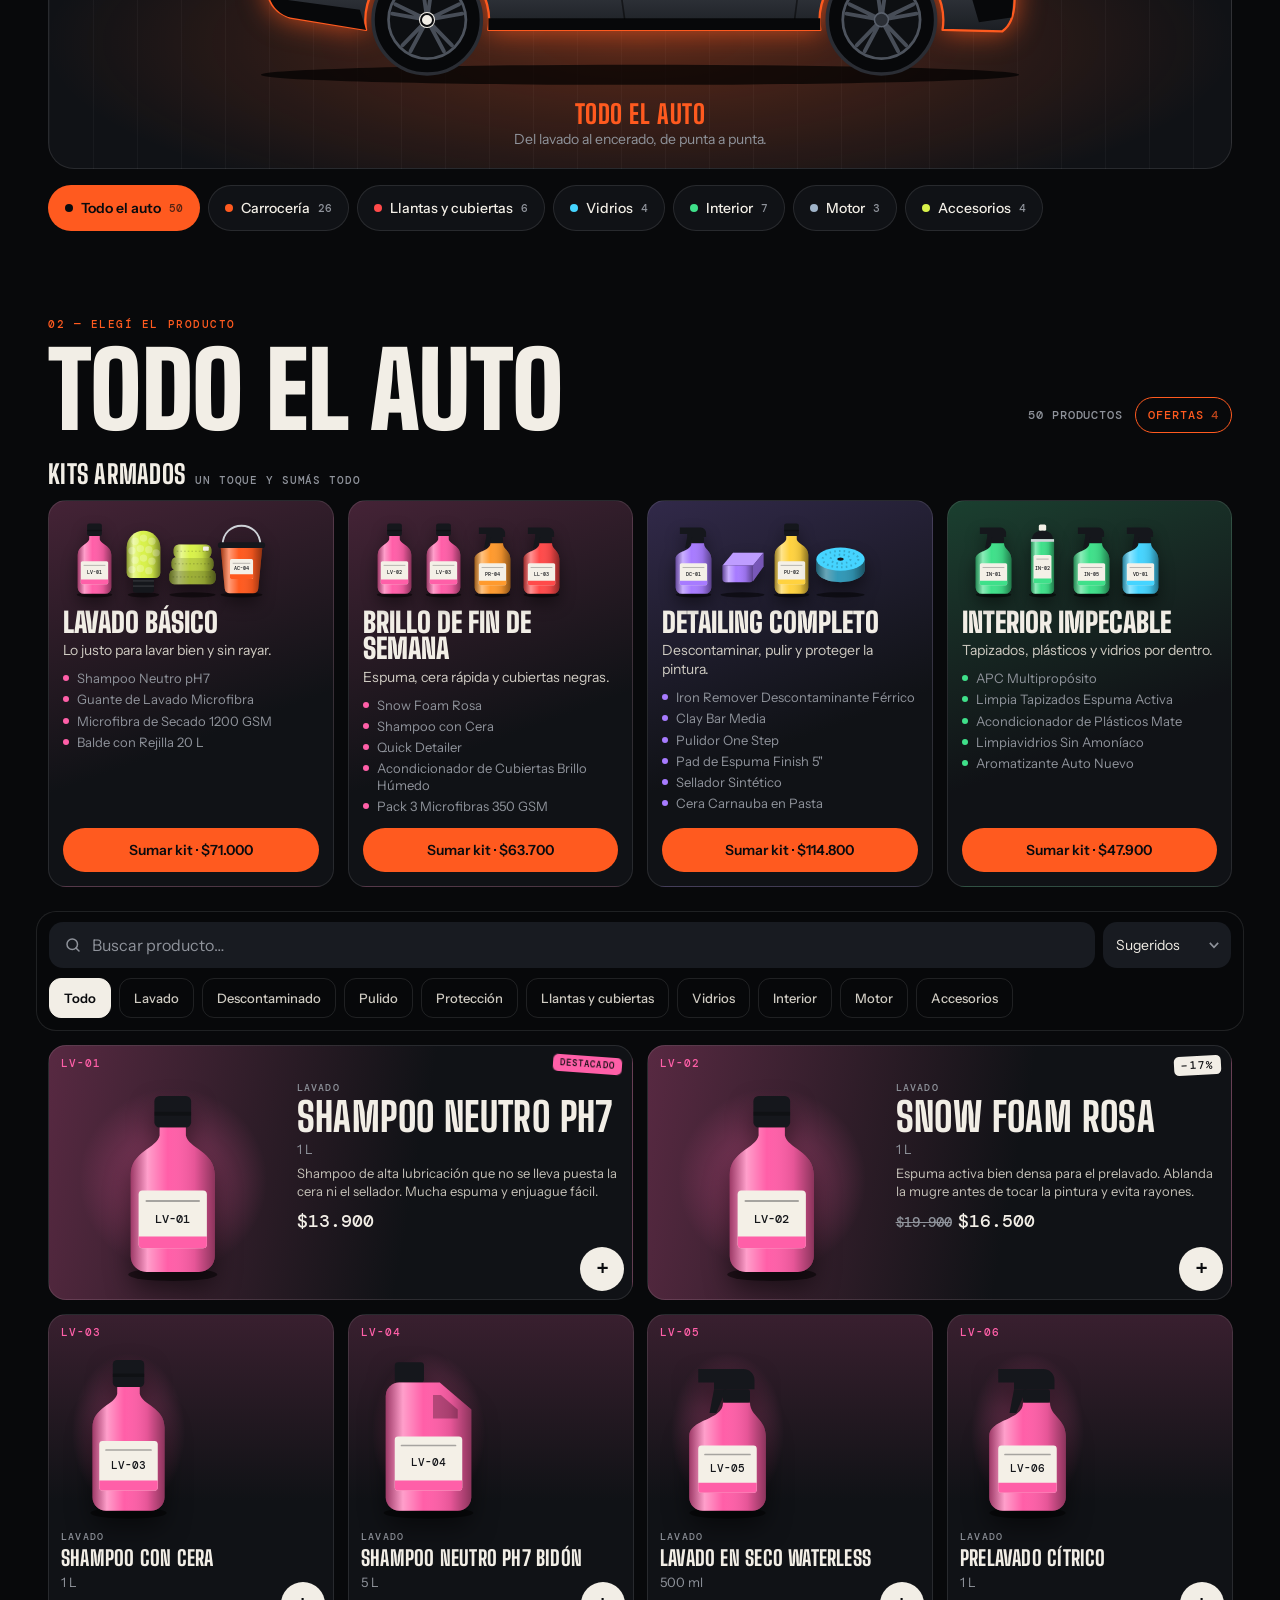
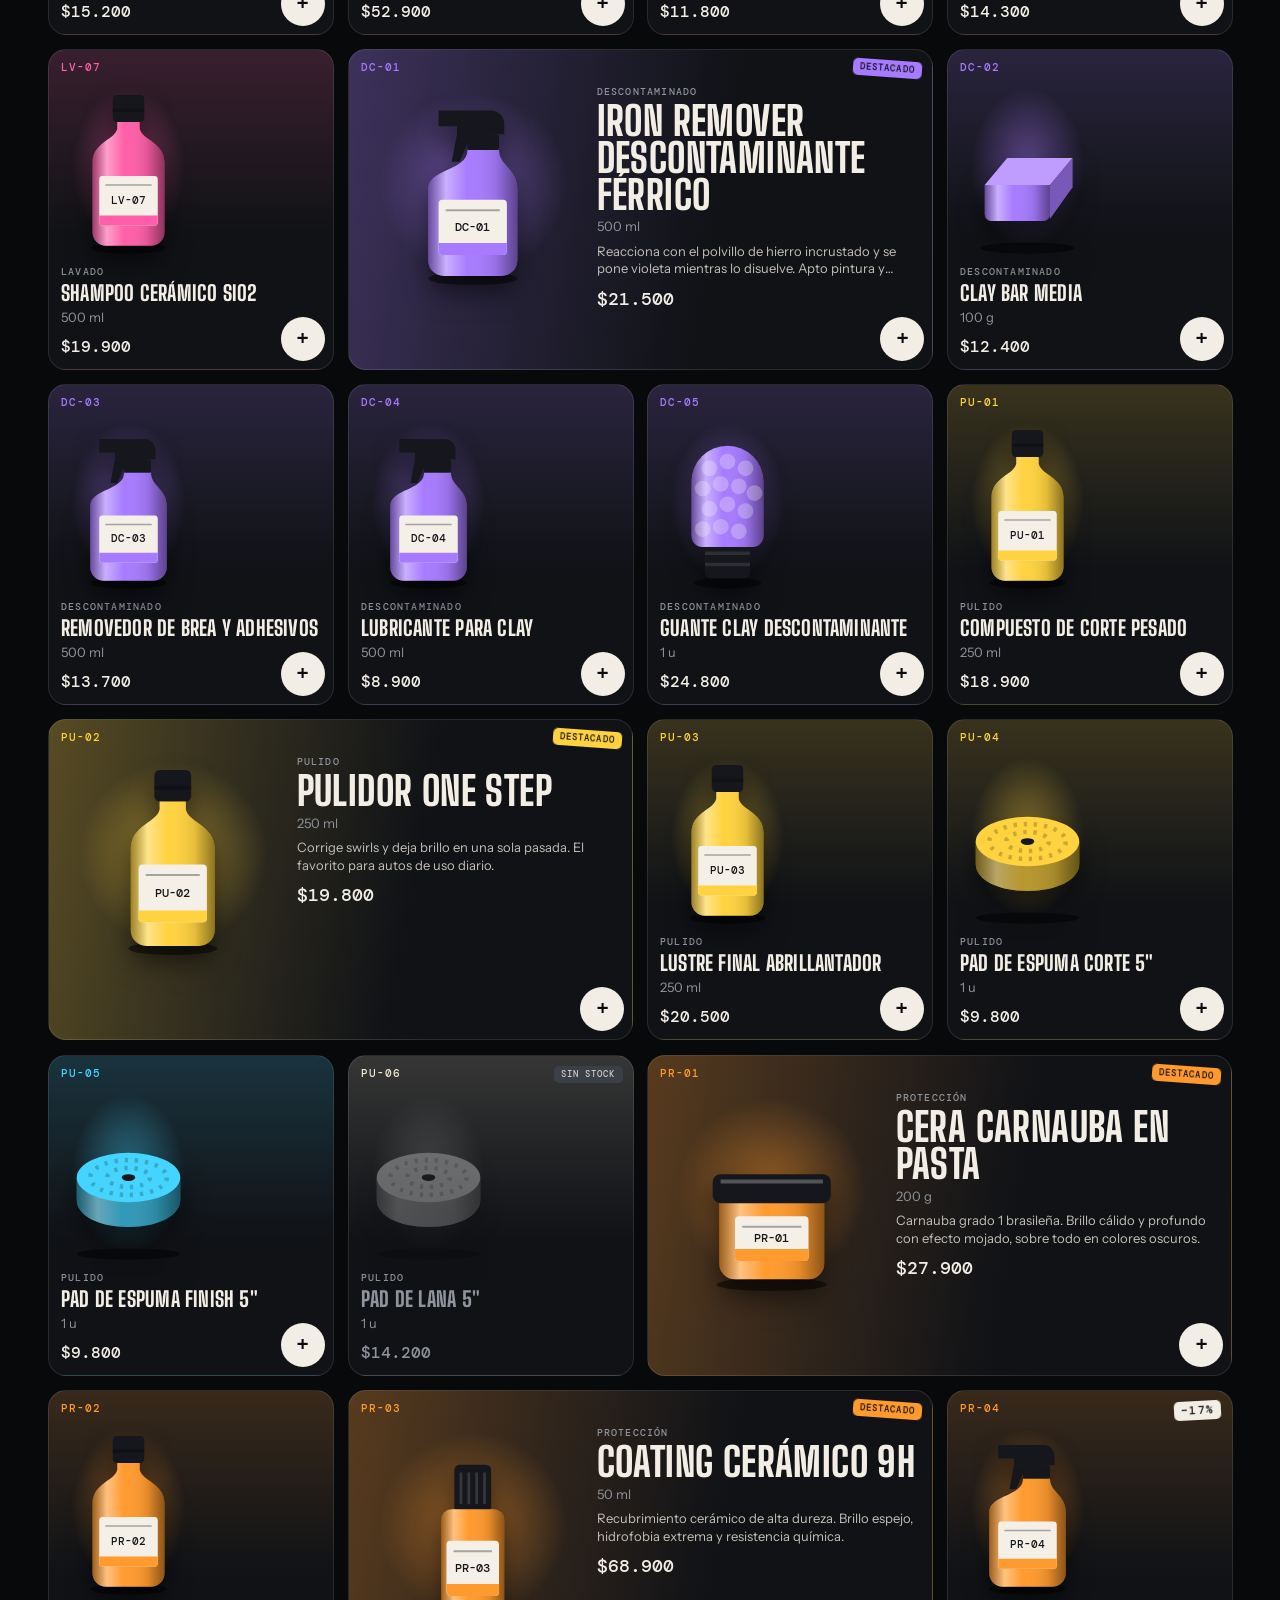
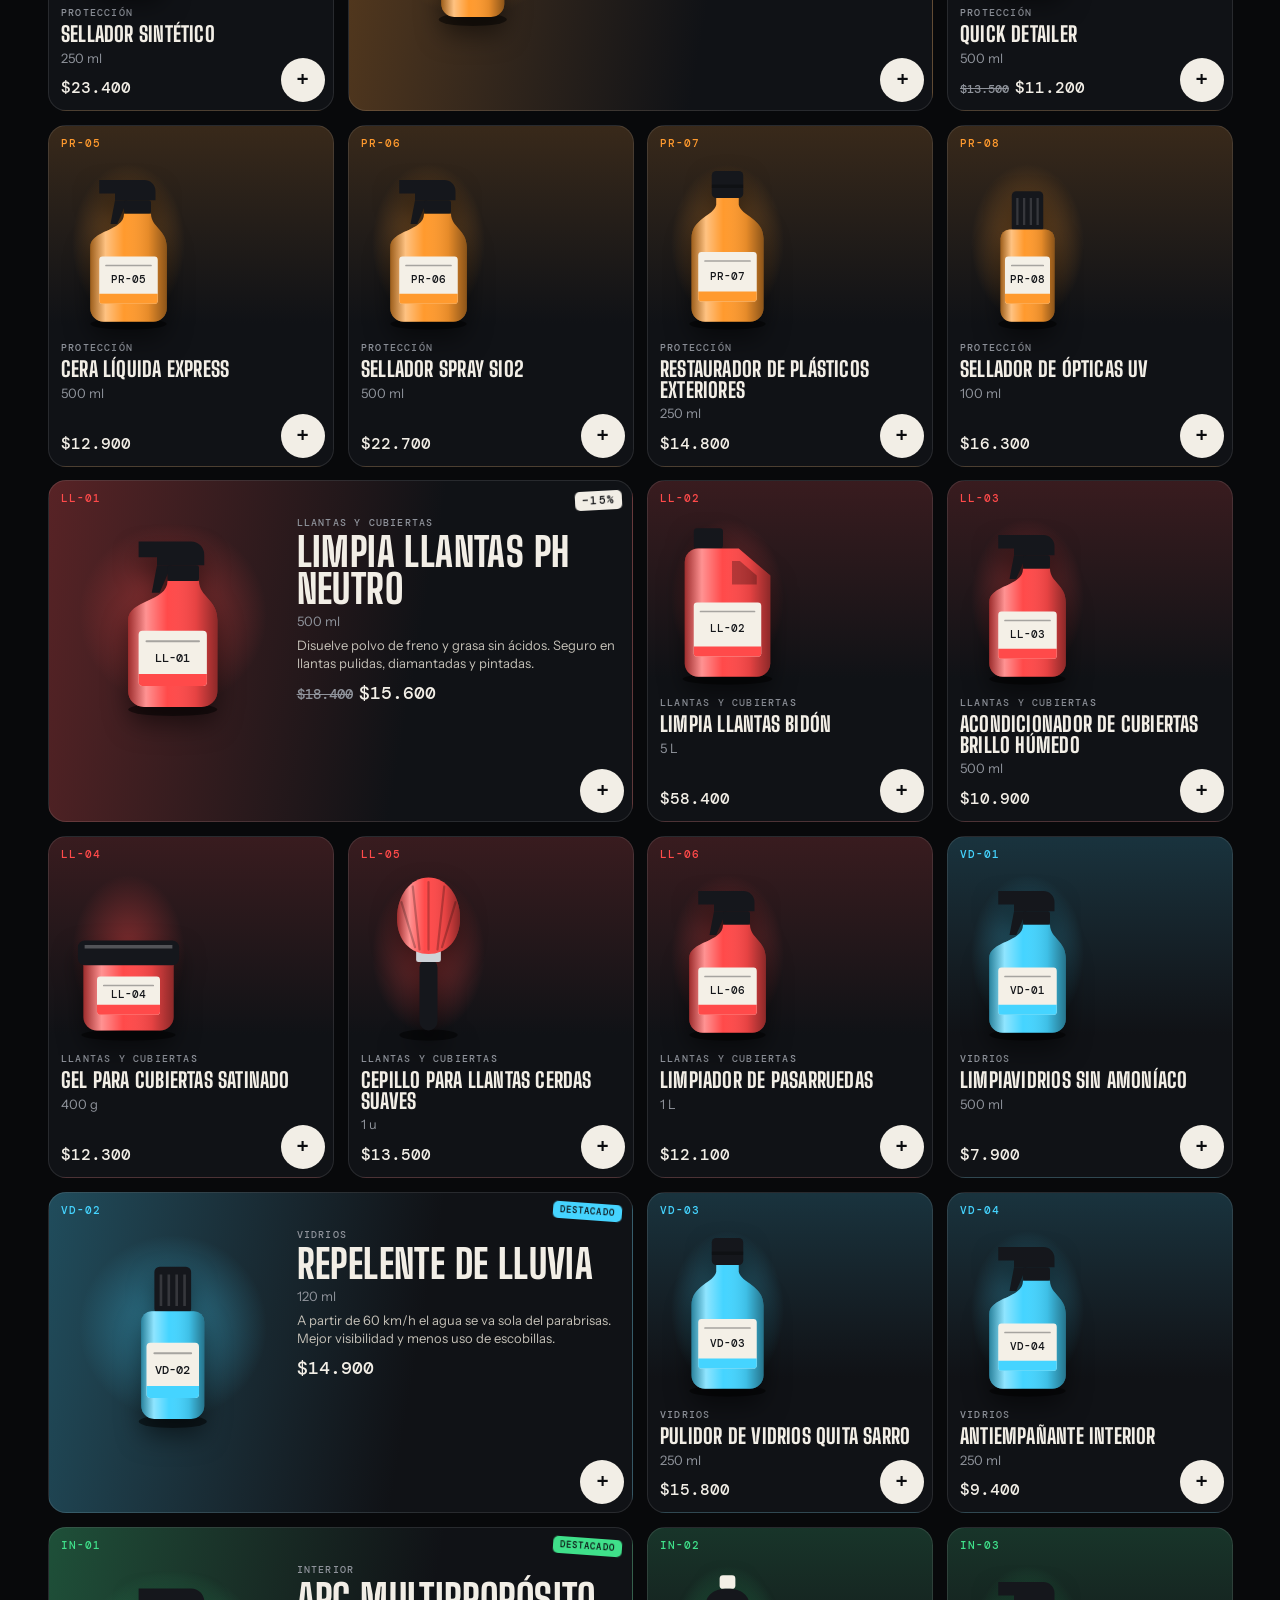
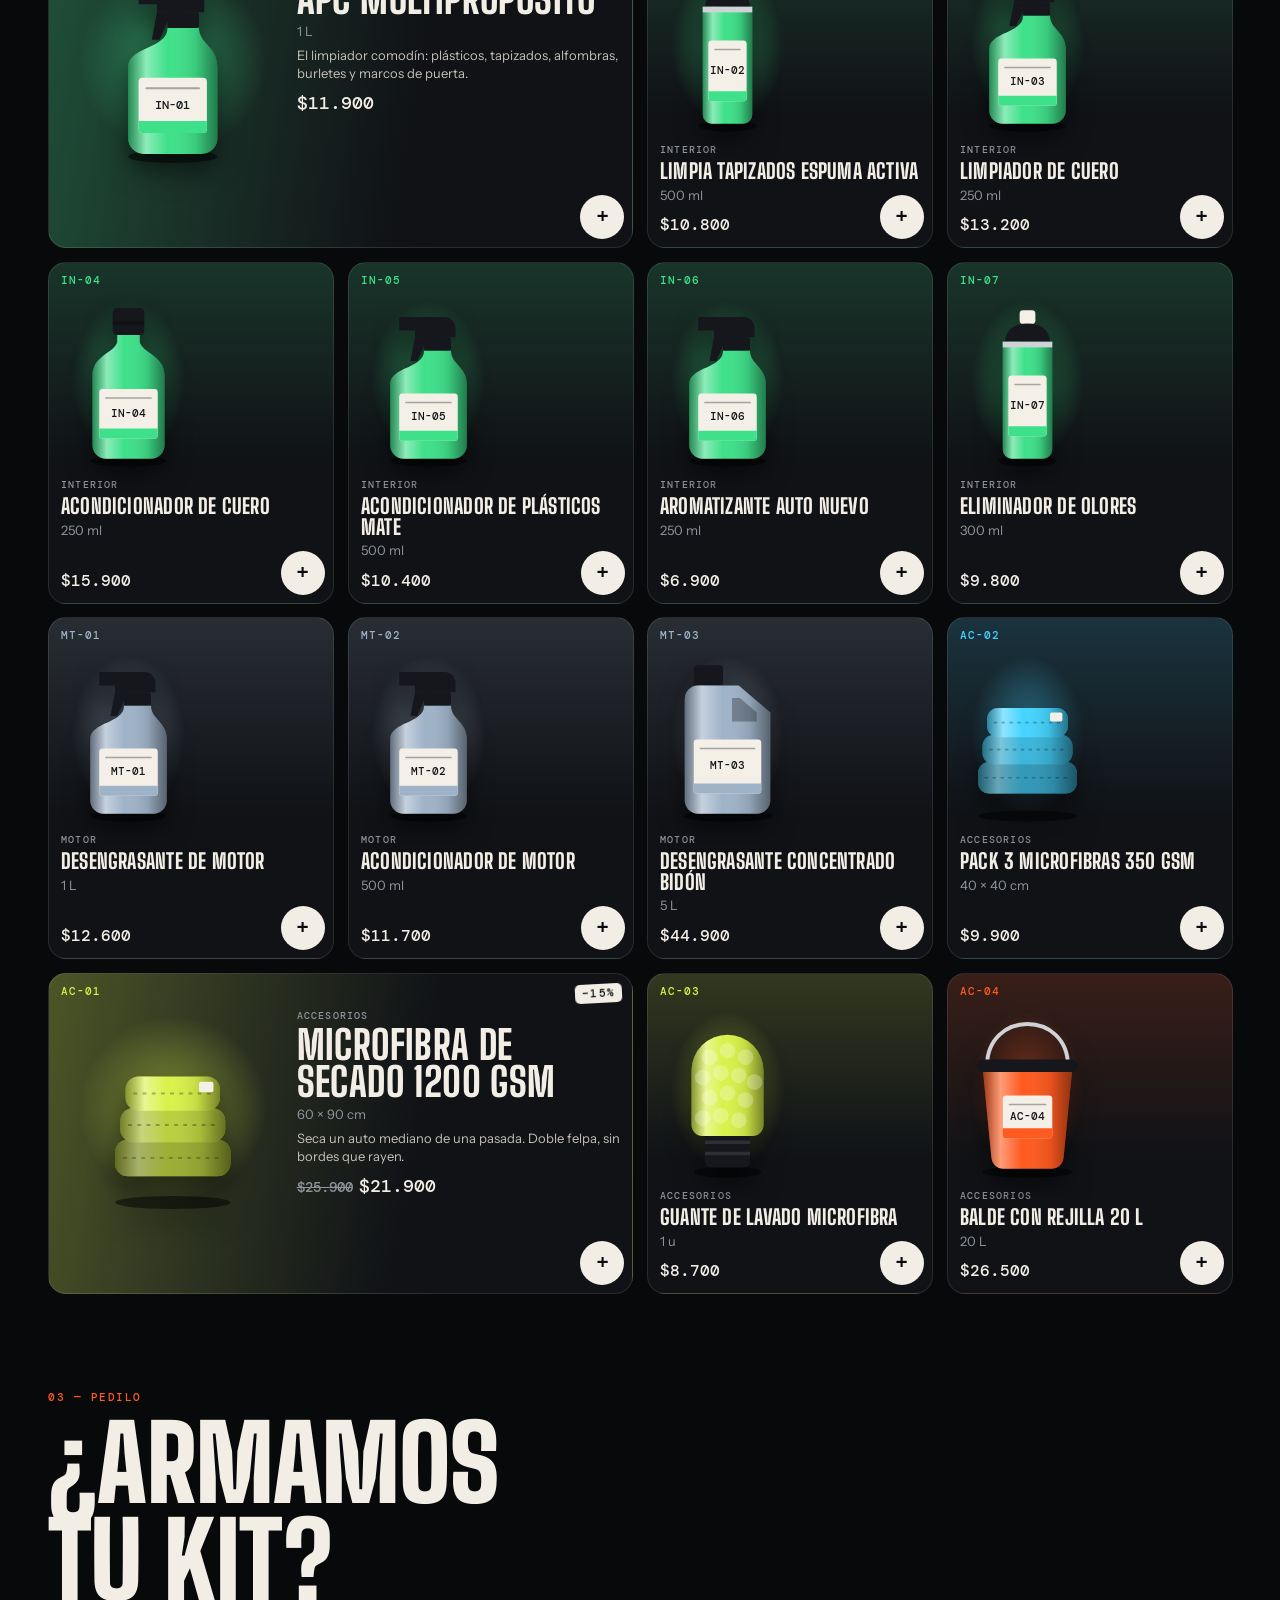
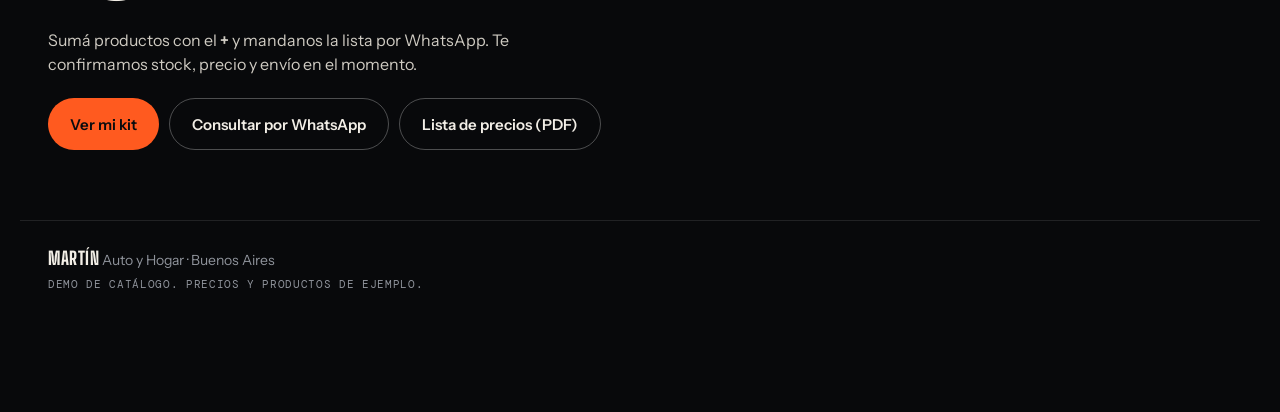
==== commit 3ae3eba6: "Lista de precios imprimible, íconos de app y botón para volver arriba - Lista de precios: botón que " ====
--- a/index.html
+++ b/index.html
@@ -15,6 +15,8 @@
 <meta property="og:image:height" content="630">
 <meta name="twitter:card" content="summary_large_image">
 <link rel="icon" href="data:image/svg+xml,%3Csvg xmlns='http://www.w3.org/2000/svg' viewBox='0 0 64 64'%3E%3Crect width='64' height='64' rx='14' fill='%2308090b'/%3E%3Cpath d='M32 10C22 24 16 32 16 40a16 16 0 0 0 32 0c0-8-6-16-16-30z' fill='%23ff5a1f'/%3E%3C/svg%3E">
+<link rel="manifest" href="manifest.webmanifest">
+<link rel="apple-touch-icon" href="icono-192.png">
 <link rel="preconnect" href="https://fonts.googleapis.com">
 <link rel="preconnect" href="https://fonts.gstatic.com" crossorigin>
 <link href="https://fonts.googleapis.com/css2?family=Big+Shoulders+Display:wght@600;800;900&family=DM+Mono:wght@400;500&family=Instrument+Sans:wght@400;500;600&display=swap" rel="stylesheet">
@@ -334,6 +336,7 @@
     <div class="cierre__acc rev">
       <button class="btn btn--ac" type="button" id="btnKit2">Ver mi kit</button>
       <a class="btn btn--linea" id="waDirecto" target="_blank" rel="noopener">Consultar por WhatsApp</a>
+      <button class="btn btn--linea" type="button" id="btnLista">Lista de precios (PDF)</button>
     </div>
   </section>
 </main>
@@ -351,7 +354,12 @@
   <span class="kitbar__f" aria-hidden="true">→</span>
 </button>
 
+<button class="arriba" id="btnArriba" type="button" aria-label="Volver a elegir zona">↑</button>
+
 <div class="toast" id="toast" role="status" aria-live="polite"></div>
+
+<!-- Lista de precios: solo se ve al imprimir o guardar como PDF -->
+<div class="imprimir" id="imprimir" aria-hidden="true"></div>
 
 <!-- ============ FICHA DE PRODUCTO ============ -->
 <div class="ov" id="ovProd" aria-hidden="true">
--- a/styles.css
+++ b/styles.css
@@ -552,6 +552,17 @@
   border-radius: 50%; pointer-events: none;
   box-shadow: 0 0 16px currentColor;
 }
+.arriba {
+  position: fixed; z-index: 39; right: 14px; bottom: calc(84px + env(safe-area-inset-bottom));
+  width: 46px; height: 46px; border-radius: 50%;
+  background: var(--p2); border: 1px solid rgba(255, 255, 255, .22); color: var(--tx);
+  font: 500 20px/1 var(--fm);
+  box-shadow: 0 10px 24px rgba(0, 0, 0, .5);
+  opacity: 0; transform: translateY(12px); pointer-events: none;
+  transition: opacity .25s, transform .25s var(--sua);
+}
+.arriba.visible { opacity: 1; transform: none; pointer-events: auto; }
+.imprimir { display: none; }
 .toast {
   position: fixed; z-index: 130; left: 50%; bottom: calc(86px + env(safe-area-inset-bottom));
   max-width: calc(100vw - 32px); padding: 12px 16px;
@@ -778,6 +789,7 @@
   .barra { margin-inline: -12px; padding-inline: 12px; border: 1px solid var(--ln); border-radius: 20px; }
   .orden select { max-width: none; }
   .kitbar { left: auto; right: 24px; bottom: 24px; min-width: 330px; }
+  .arriba { right: 24px; bottom: 98px; }
   .toast { bottom: 100px; }
   .pie { padding-inline: 28px; }
 
@@ -826,6 +838,26 @@
   .marca b { display: none; }
 }
 
+/* ---------- impresión: solo la lista de precios ---------- */
+@media print {
+  @page { margin: 14mm; }
+  html, body { background: #fff !important; color: #000; overflow: visible !important; }
+  body::after { display: none; }
+  body > *:not(.imprimir) { display: none !important; }
+  .imprimir { display: block; font: 10.5pt/1.35 Arial, Helvetica, sans-serif; color: #000; }
+  .imprimir header { display: flex; justify-content: space-between; align-items: baseline; padding-bottom: 6pt; border-bottom: 1.5pt solid #000; }
+  .imprimir h1 { font: 700 18pt/1 Arial, Helvetica, sans-serif; }
+  .imprimir h2 { margin: 16pt 0 0; font: 700 14pt/1 Arial, Helvetica, sans-serif; text-transform: uppercase; }
+  .imprimir h3 { margin: 10pt 0 3pt; font: 700 10.5pt/1 Arial, Helvetica, sans-serif; text-transform: uppercase; color: #444; break-after: avoid; }
+  .imprimir table { width: 100%; border-collapse: collapse; }
+  .imprimir td { padding: 3pt 6pt 3pt 0; border-bottom: .5pt solid #bbb; vertical-align: top; }
+  .imprimir tr { break-inside: avoid; }
+  .imprimir td:first-child { width: 44pt; color: #555; white-space: nowrap; }
+  .imprimir td:nth-child(3) { width: 70pt; color: #444; white-space: nowrap; }
+  .imprimir td:last-child { width: 62pt; text-align: right; font-weight: 700; white-space: nowrap; padding-right: 0; }
+  .imprimir footer { margin-top: 14pt; font-size: 8.5pt; color: #555; }
+}
+
 @media (prefers-reduced-motion: reduce) {
   html { scroll-behavior: auto; }
   *, *::before, *::after { animation-duration: .001ms !important; animation-iteration-count: 1 !important; transition-duration: .001ms !important; }
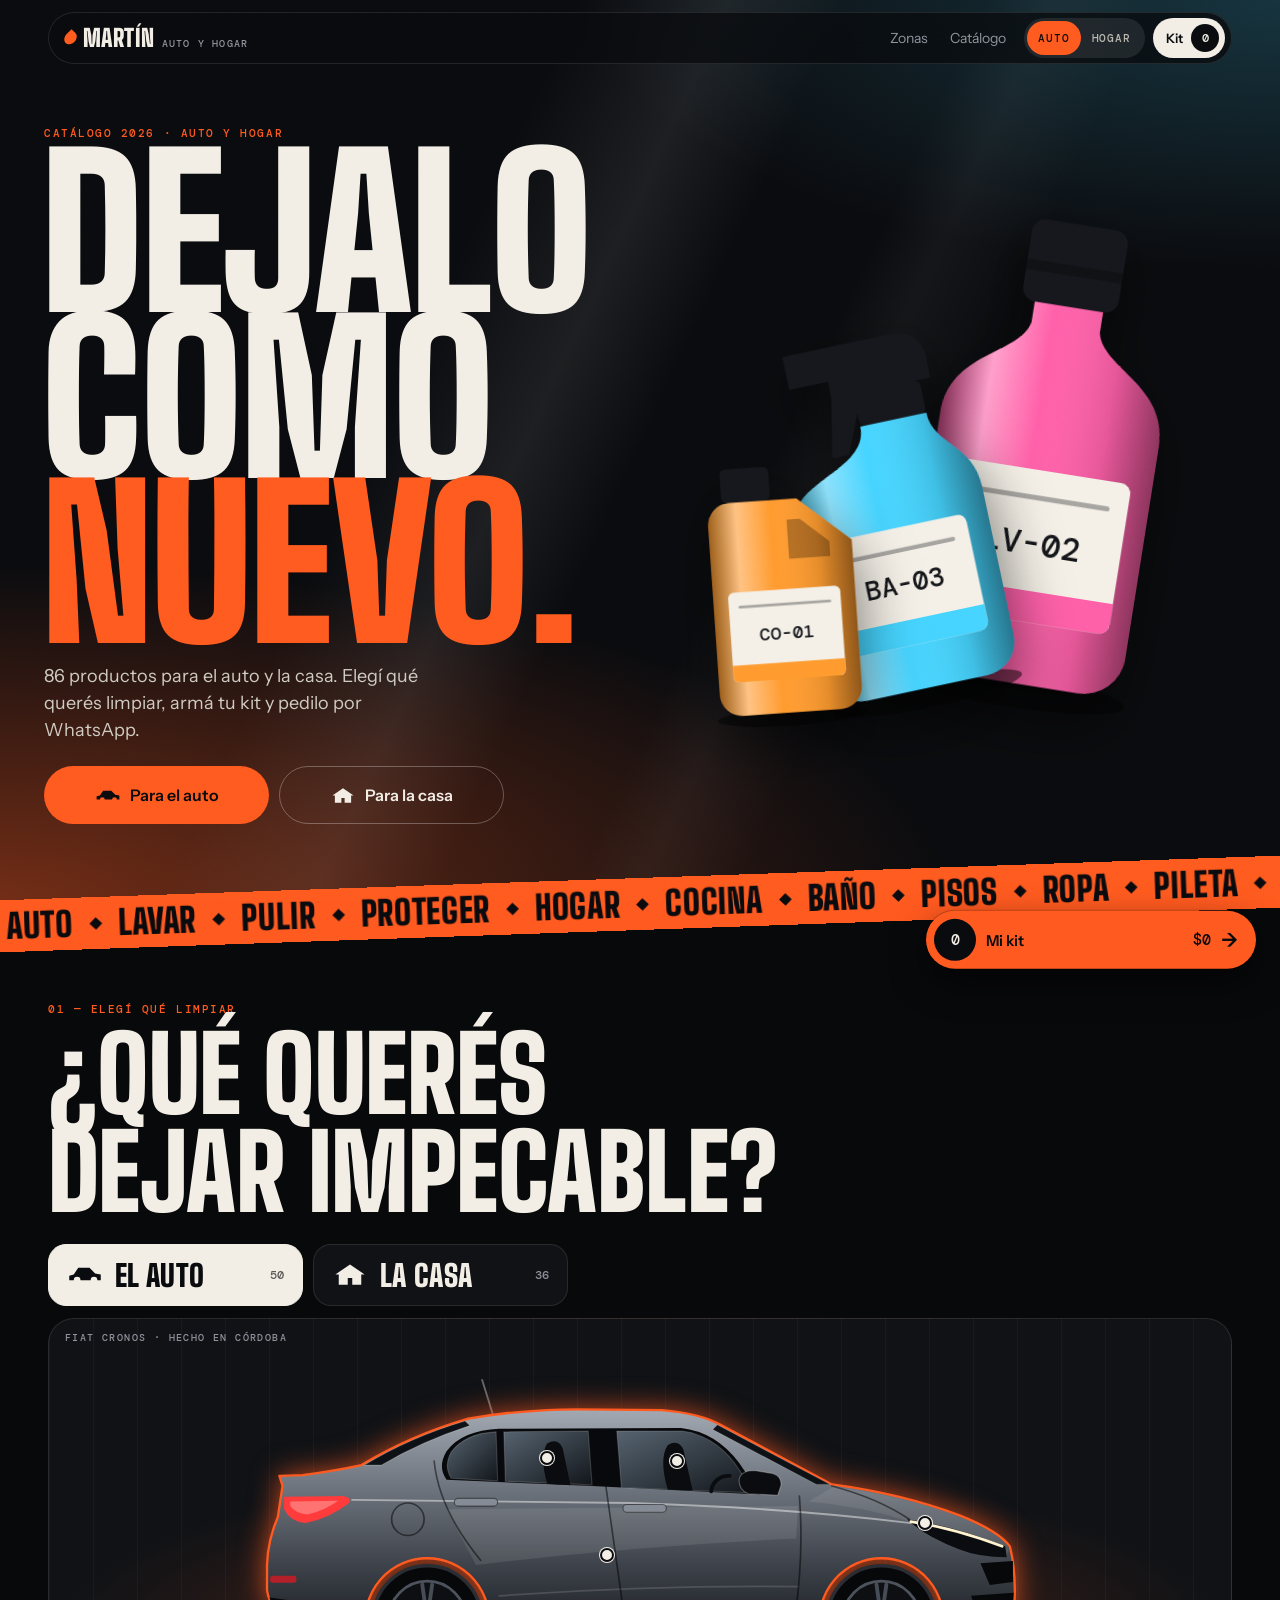
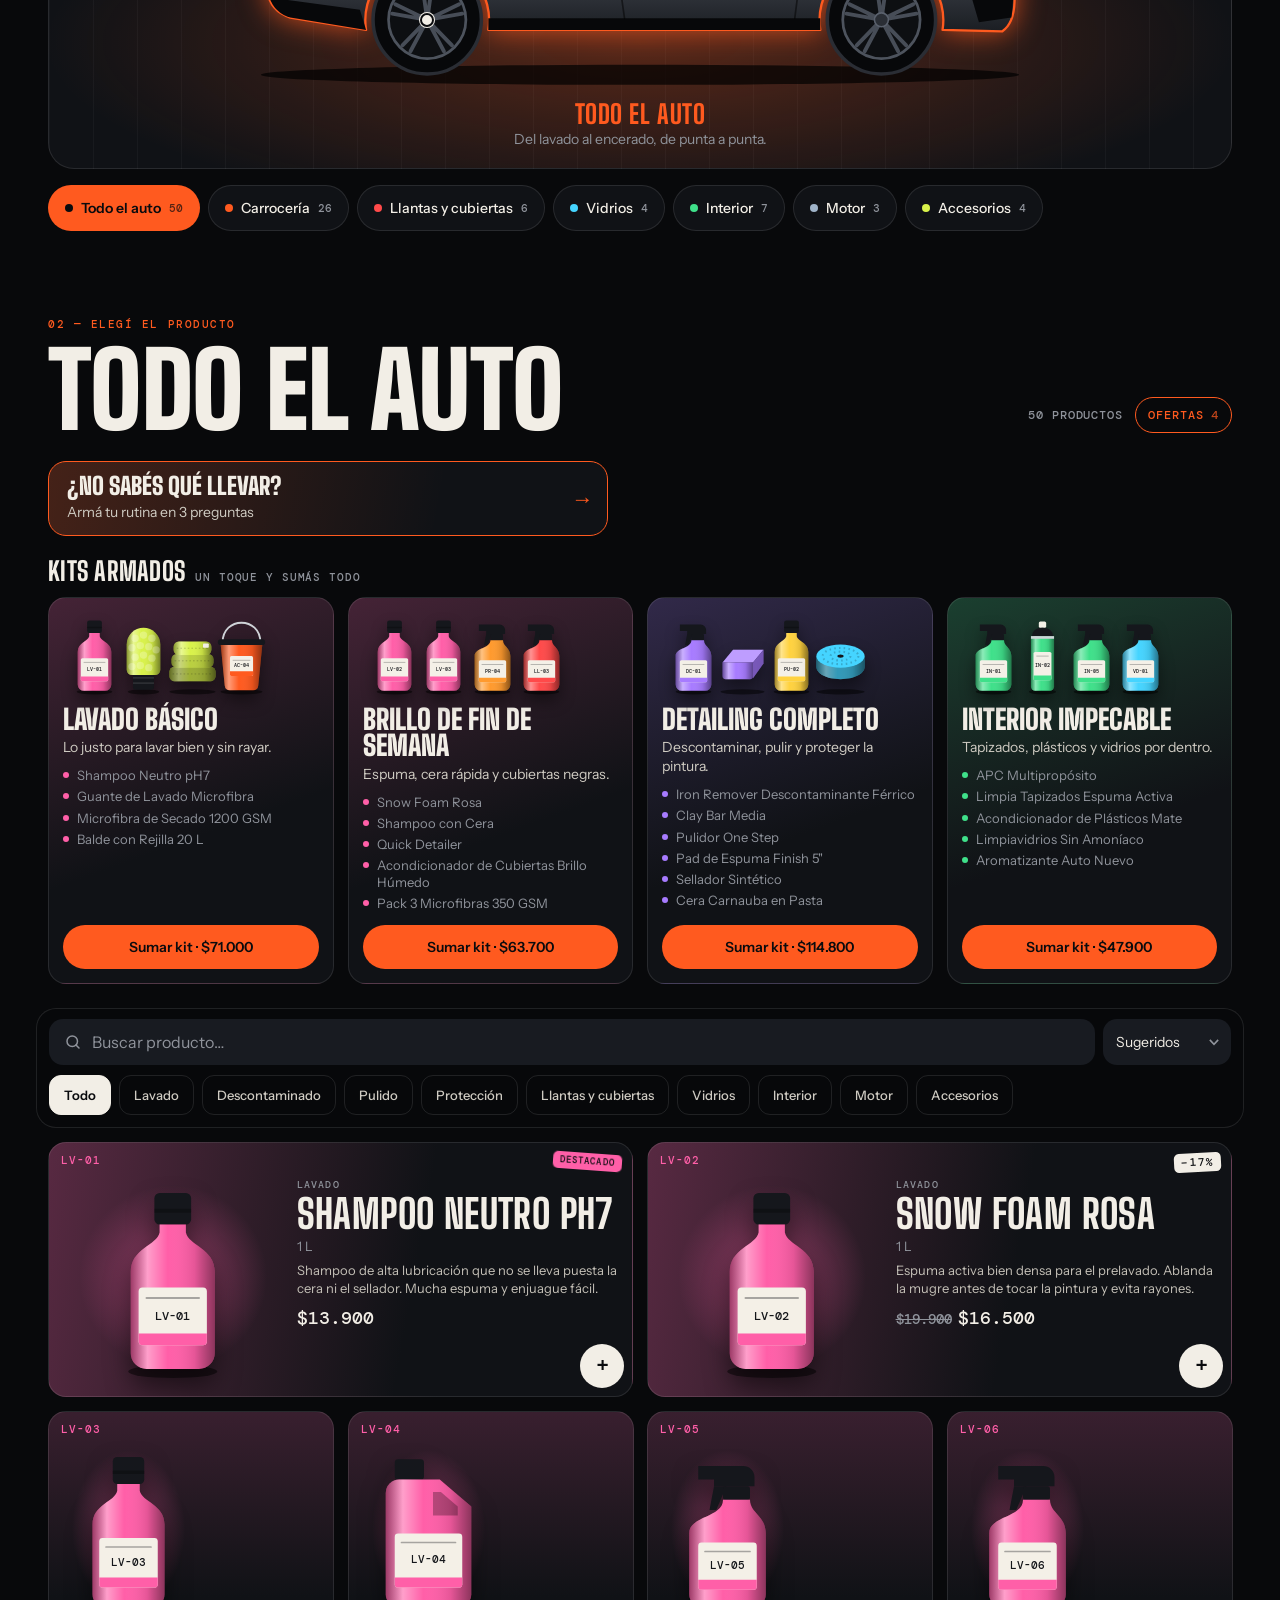
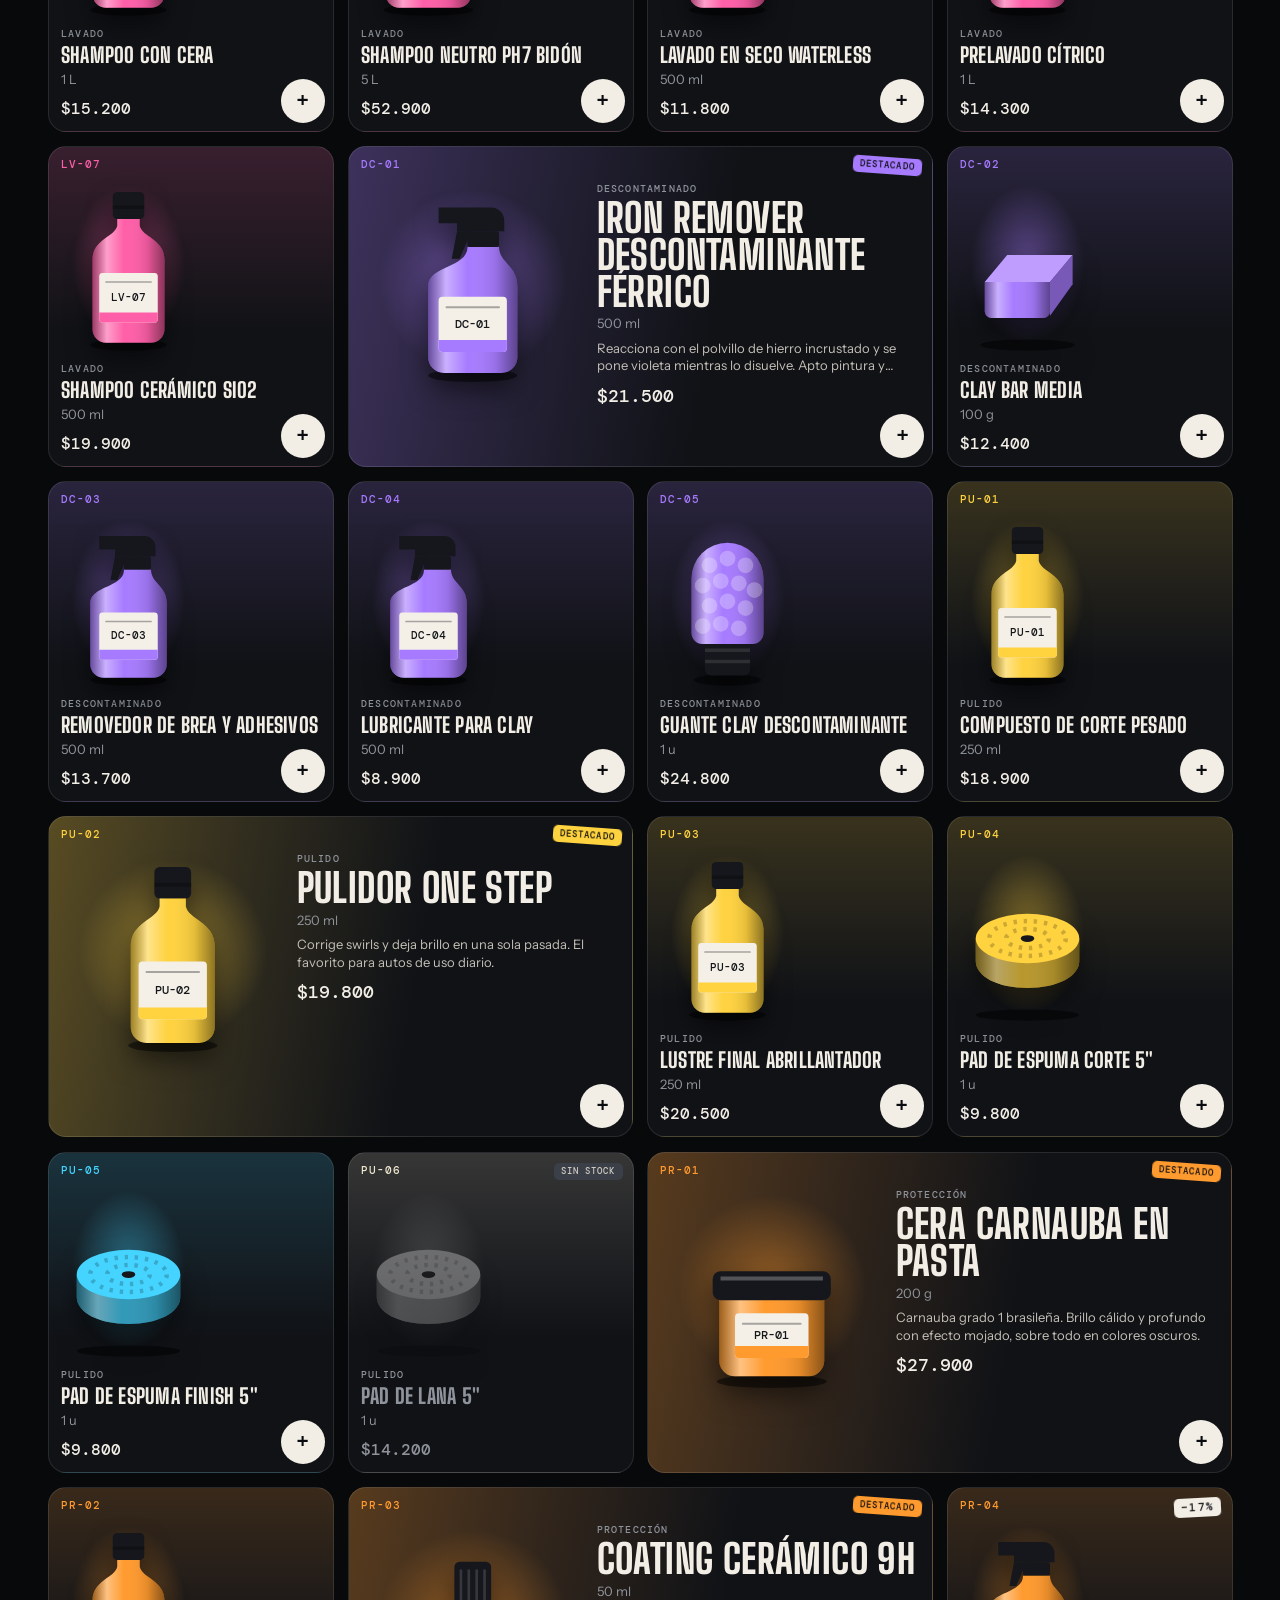
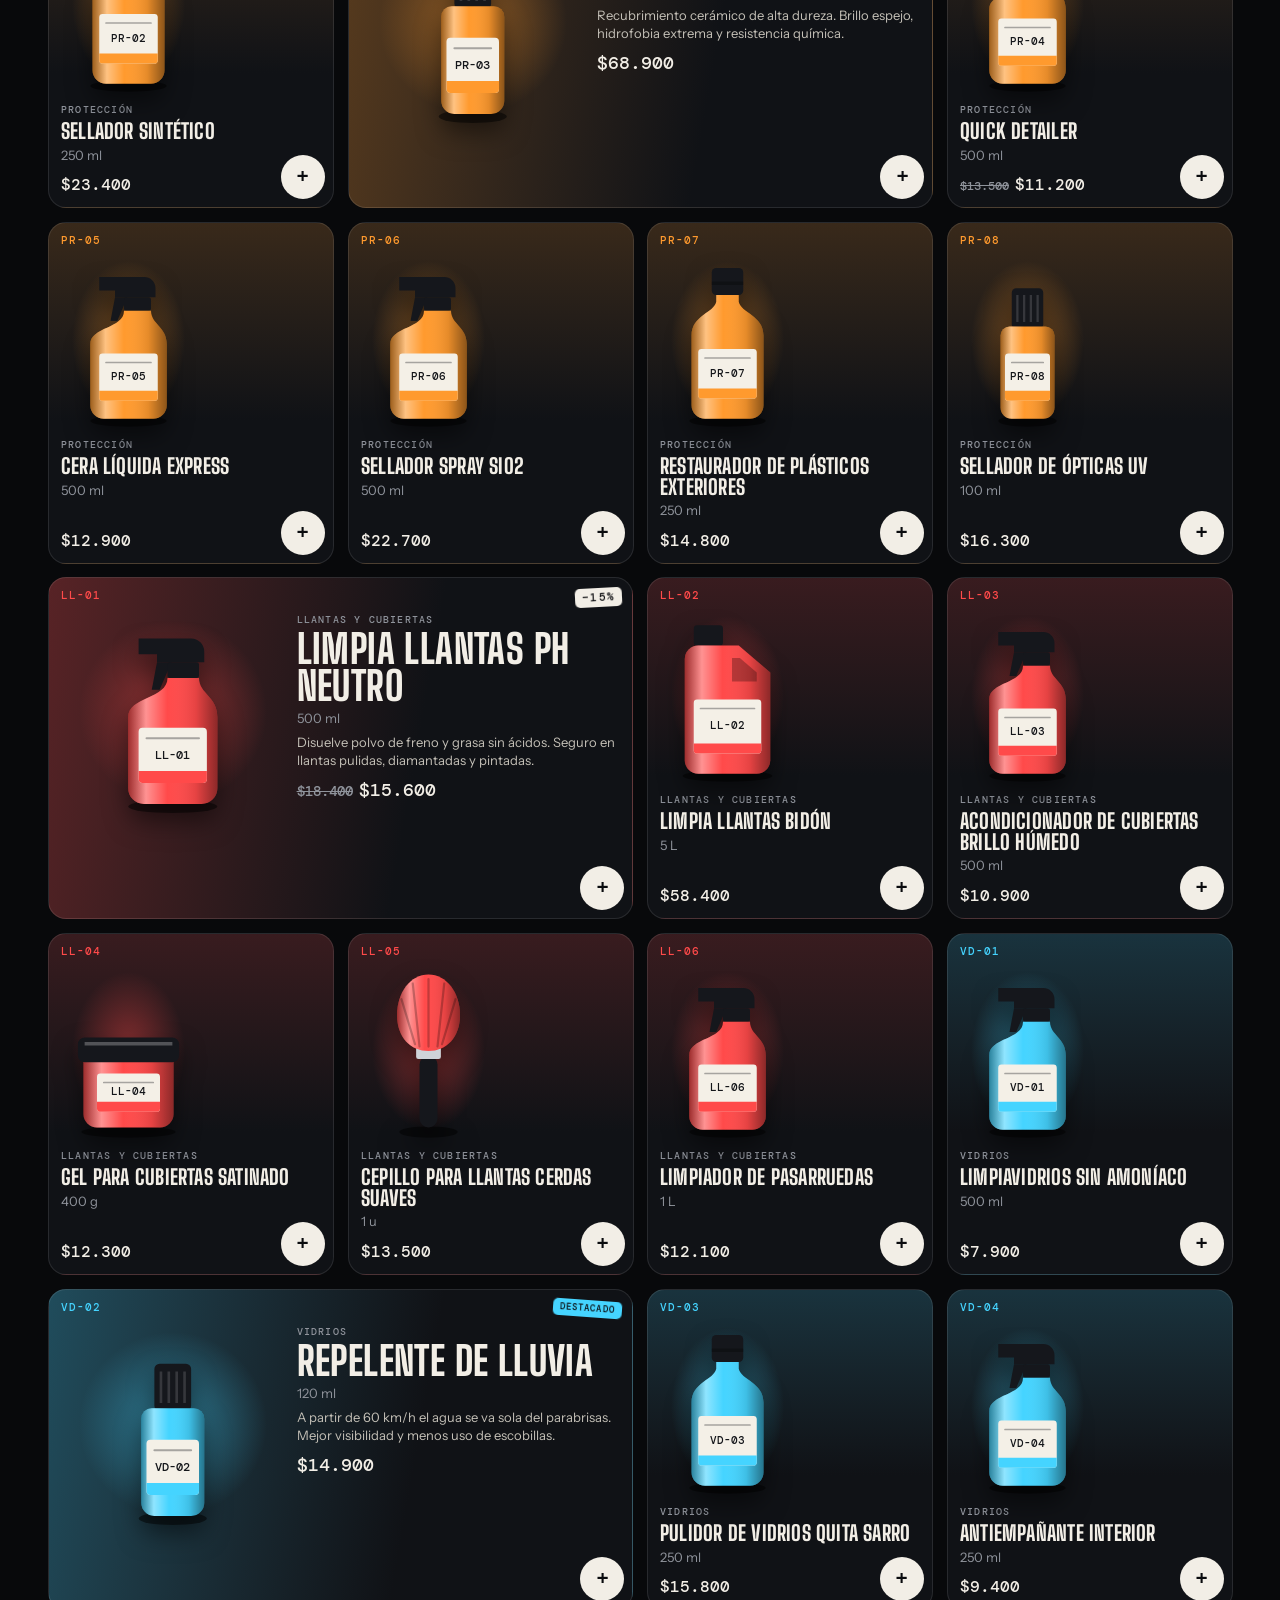
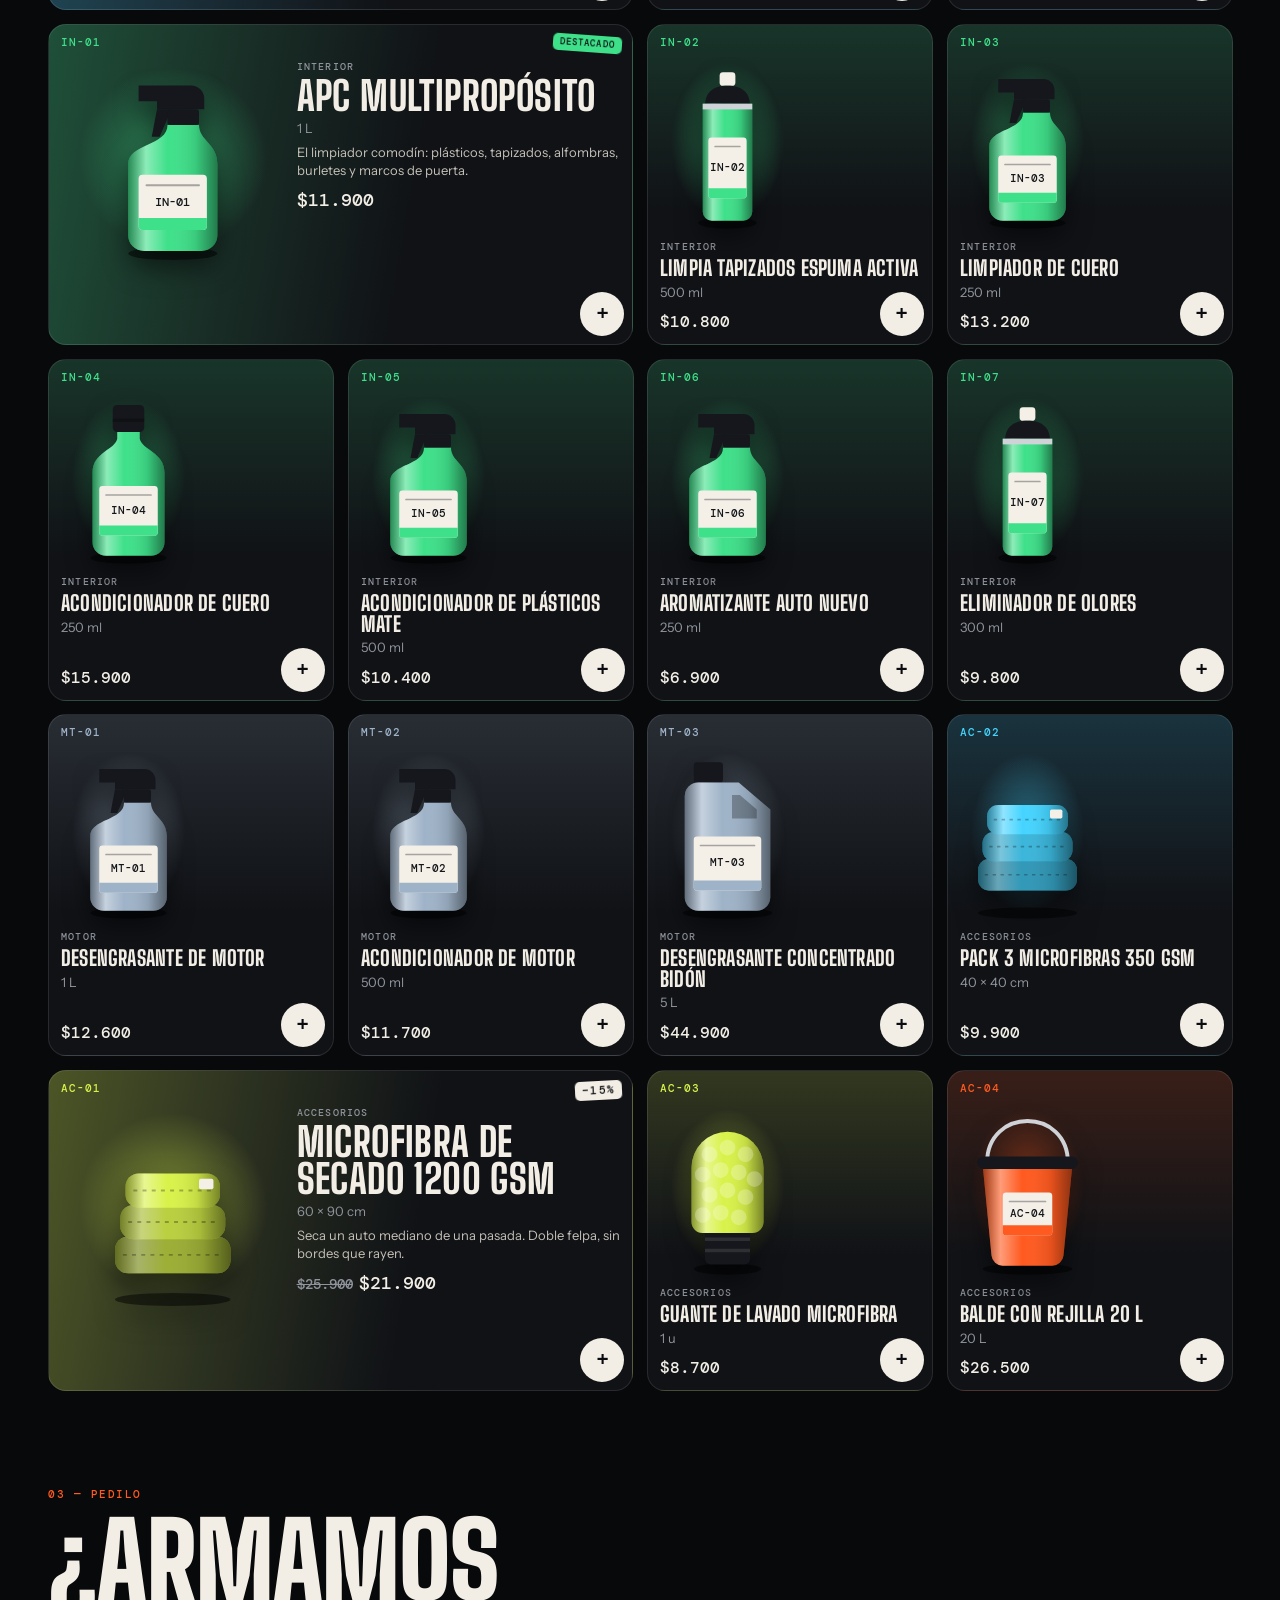
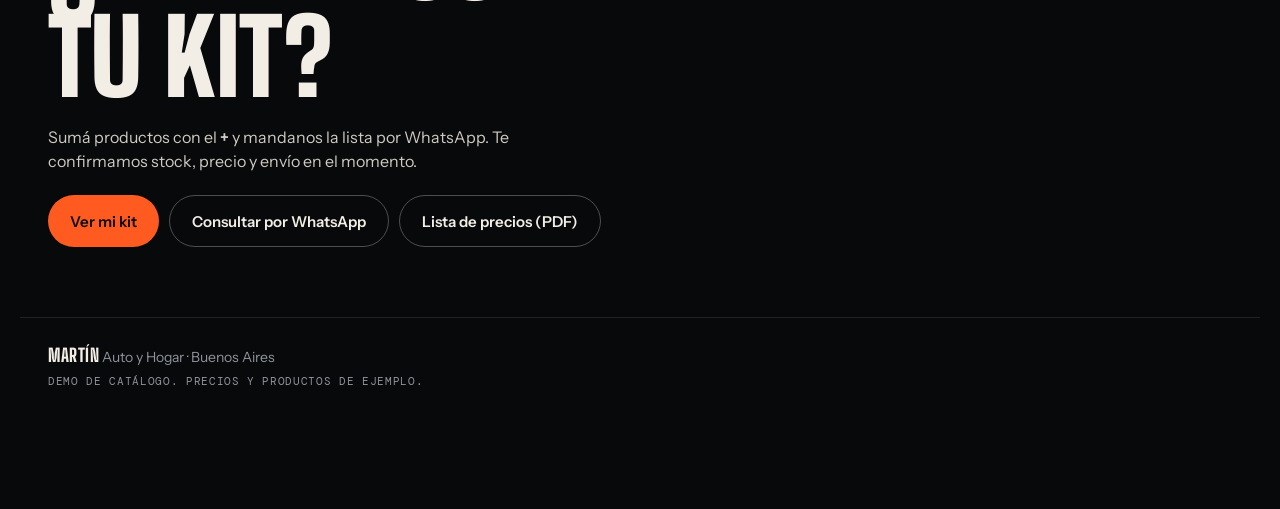
==== commit 78979fad: "Asistente Armá tu rutina y link para compartir un pedido - Asistente de 3 preguntas por mundo que re" ====
--- a/index.html
+++ b/index.html
@@ -342,7 +342,8 @@
 </main>
 
 <footer class="pie">
-  <p><b data-tienda="nombre">MARTÍN</b> <span data-tienda="bajada">Car Care</span> · <span data-tienda="ciudad">Buenos Aires</span></p>
+  <p><b data-tienda="nombre">MARTÍN</b> <span data-tienda="bajada">Auto y Hogar</span> · <span data-tienda="ciudad">Buenos Aires</span></p>
+  <p class="pie__datos" id="pieDatos" hidden></p>
   <p class="pie__nota">Demo de catálogo. Precios y productos de ejemplo.</p>
 </footer>
 
@@ -386,6 +387,24 @@
     </header>
     <div class="hoja__scroll" id="kitCuerpo"></div>
     <div class="compra compra--kit" id="kitPie"></div>
+  </section>
+</div>
+
+<!-- ============ ARMÁ TU RUTINA ============ -->
+<div class="ov" id="ovGuia" aria-hidden="true">
+  <div class="ov__fondo" data-cerrar></div>
+  <section class="hoja hoja--kit hoja--guia" role="dialog" aria-modal="true" aria-labelledby="guiaTit">
+    <div class="hoja__agarre" data-agarre><i></i></div>
+    <header class="hoja__cab">
+      <div>
+        <p class="kicker" id="guiaPaso">Pregunta 1 de 3</p>
+        <h2 id="guiaTit">Armá tu rutina</h2>
+      </div>
+      <button class="x x--fija" type="button" data-cerrar aria-label="Cerrar">×</button>
+    </header>
+    <div class="guia__avance" aria-hidden="true"><i id="guiaBarra"></i></div>
+    <div class="hoja__scroll" id="guiaCuerpo"></div>
+    <div class="compra compra--kit" id="guiaPie"></div>
   </section>
 </div>
 
@@ -458,6 +477,7 @@
         <p class="form__error campo--ancho" id="fError" role="alert" hidden></p>
         <div class="form__acc campo--ancho">
           <button class="btn btn--ac" type="submit" id="fGuardar">Agregar al catálogo</button>
+          <button class="btn btn--linea" type="submit" id="fDuplicar" hidden>Guardar como nuevo</button>
           <button class="btn btn--txt" type="button" id="fCancelar" hidden>Cancelar edición</button>
         </div>
       </form>
@@ -465,7 +485,7 @@
       <!-- Pegar de Excel -->
       <div class="tabp" data-panel="excel" hidden>
         <p class="form__ayuda">Copiá las filas de tu Excel o Google Sheets y pegalas acá. Columnas, en este orden:</p>
-        <p class="columnas"><span>Nombre</span><span>Categoría</span><span>Precio</span><span>Tamaño</span><span>Descripción</span></p>
+        <p class="columnas"><span>Nombre</span><span>Categoría</span><span>Precio</span><span>Tamaño</span><span>Descripción</span><span>Precio anterior (opcional)</span></p>
         <label class="campo campo--ancho"><span class="vh">Filas pegadas</span>
           <textarea id="xTexto" rows="9" spellcheck="false" placeholder="Shampoo Neutro pH7&#9;Lavado&#9;13900&#9;1 L&#9;Alta lubricación, no saca la cera"></textarea>
         </label>
@@ -490,6 +510,7 @@
       <p id="cargaEstado"></p>
       <div>
         <button class="btn btn--ac btn--ch" type="button" id="btnExportar">Descargar productos.js</button>
+        <button class="btn btn--linea btn--ch" type="button" id="btnCsv">Descargar para Excel</button>
         <button class="btn btn--linea btn--ch" type="button" id="btnRestaurar">Restaurar original</button>
       </div>
     </footer>
--- a/styles.css
+++ b/styles.css
@@ -406,6 +406,40 @@
 .sugeridos span { flex: none; font: 500 11px/1 var(--fm); letter-spacing: .08em; text-transform: uppercase; color: var(--mu); }
 .sugeridos button { flex: none; height: 36px; padding: 0 12px; border-radius: 999px; background: var(--p2); font-size: 14px; }
 
+/* ---------- asistente "Armá tu rutina" ---------- */
+.guia {
+  display: flex; align-items: center; justify-content: space-between; gap: 12px;
+  width: 100%; min-height: 66px; margin-bottom: 22px; padding: 12px 18px;
+  border: 1px solid var(--ac); border-radius: var(--r); text-align: left;
+  background: linear-gradient(100deg, rgba(255, 90, 31, .22), transparent 70%), var(--p1);
+  transition: transform .2s var(--sua);
+}
+.guia:active { transform: scale(.98); }
+.guia span { display: grid; gap: 4px; font-size: 14px; color: #cfcbc2; }
+.guia b { font: 900 24px/1 var(--fd); text-transform: uppercase; color: var(--tx); }
+.guia i { flex: none; font: 500 22px/1 var(--fm); font-style: normal; color: var(--ac); }
+.guia__avance { height: 3px; margin: 0 18px 6px; background: var(--p2); border-radius: 3px; overflow: hidden; }
+.guia__avance i { display: block; height: 100%; width: 0; background: var(--ac); transition: width .35s var(--sua); }
+.guia__preg { margin: 14px 18px 16px; font: 900 clamp(30px, 9vw, 40px)/1.04 var(--fd); text-transform: uppercase; }
+#guiaPie:not(:has(button)) { display: none; }
+.guia__ops { display: grid; gap: 10px; padding: 0 18px 22px; }
+.guia__ops button {
+  display: flex; align-items: center; justify-content: space-between; gap: 12px;
+  min-height: 64px; padding: 12px 18px; text-align: left;
+  border: 1px solid var(--ln); border-radius: 16px; background: var(--p2);
+  font: 600 17px/1.25 var(--fb);
+  transition: border-color .2s, background .2s, transform .2s var(--sua);
+}
+.guia__ops button:active { transform: scale(.98); }
+.guia__ops i { flex: none; font-style: normal; color: var(--ac); font: 500 20px/1 var(--fm); }
+.guia__lista .kit__item { grid-template-columns: 54px 1fr; }
+.kit__aviso { margin: 0 18px 12px; padding: 14px; border: 1px solid var(--ac); border-radius: 16px; background: rgba(255, 90, 31, .1); }
+.kit__aviso p { font-size: 15px; line-height: 1.4; }
+.kit__aviso div { display: flex; flex-wrap: wrap; align-items: center; gap: 8px; margin-top: 12px; }
+@media (hover: hover) {
+  .guia__ops button:hover { border-color: var(--ac); }
+}
+
 /* ---------- kits armados ---------- */
 .combos { margin-top: 22px; }
 .combos__tit { display: flex; align-items: baseline; gap: 10px; font: 800 26px/1 var(--fd); text-transform: uppercase; letter-spacing: .01em; }
@@ -474,7 +508,7 @@
   overflow-wrap: anywhere;
 }
 .card__tam { font-size: 13px; color: var(--mu); }
-.card__precio { display: block; margin-top: auto; padding: 12px 44px 0 0; font: 500 16px/1 var(--fm); }
+.card__precio { display: flex; flex-wrap: wrap; align-items: baseline; gap: 5px 6px; margin-top: auto; padding: 12px 50px 0 0; font: 500 16px/1 var(--fm); }
 .card__mas {
   position: absolute; right: 8px; bottom: 8px;
   width: 44px; height: 44px; border-radius: 50%;
@@ -496,7 +530,20 @@
   .card:hover .card__img svg, .card:hover .card__img img { transform: translateY(-6px) rotate(-5deg) scale(1.04); }
   .card__mas:hover { transform: scale(1.1); }
 }
-.card__precio s { margin-right: 6px; font-size: .78em; color: var(--mu); }
+.card__precio s { font-size: .78em; color: var(--mu); }
+.card__kit {
+  position: absolute; left: 8px; right: 8px; bottom: 8px; height: 44px;
+  display: flex; align-items: center; justify-content: space-between;
+  border-radius: 999px; background: var(--c); color: #0a0b0e;
+  font: 500 12px/1 var(--fm); letter-spacing: .04em;
+}
+.card__kit button { width: 46px; height: 44px; color: inherit; font: 500 22px/1 var(--fm); }
+.card__kit b { font-size: 16px; }
+.card:not(.card--dest) .card__kit i { display: none; }
+.card__kit i { font-style: normal; text-transform: uppercase; }
+.card--enkit .card__abrir { padding-bottom: 64px; }
+.card--enkit .card__precio { padding-right: 0; }
+.vacio__quiso button { color: var(--ac); font-weight: 600; text-decoration: underline; text-underline-offset: 3px; min-height: 44px; padding: 0 4px; }
 .card__sello--oferta { background: var(--tx); font-size: 11px; transform: rotate(-3deg); }
 .card__sello--gris { background: #3a3f48; color: #cfcbc2; transform: none; }
 .card--agotado .card__img { opacity: .38; filter: grayscale(1); }
@@ -529,6 +576,7 @@
   max-width: 1240px; margin-inline: auto;
 }
 .pie b { font: 800 18px/1 var(--fd); color: var(--tx); letter-spacing: .03em; }
+.pie__datos a { color: var(--tx); }
 .pie__nota { font: 400 11px/1.4 var(--fm); letter-spacing: .06em; text-transform: uppercase; }
 /* ---------- barra del kit ---------- */
 .kitbar {
@@ -684,13 +732,25 @@
 .kit__item span { display: block; margin-top: 5px; font: 500 12px/1 var(--fm); color: var(--mu); }
 .kit__item .cant { height: 40px; }
 .kit__item .cant button { width: 36px; height: 38px; }
-.kit__nota { display: grid; gap: 6px; margin: 4px 18px 16px; font: 500 11px/1.2 var(--fm); letter-spacing: .08em; text-transform: uppercase; color: var(--mu); }
-.kit__nota textarea {
-  width: 100%; padding: 12px 14px; resize: vertical;
+.kit__datos { display: grid; gap: 12px; margin: 6px 18px 18px; padding-top: 14px; border-top: 1px solid var(--ln); }
+.kit__campo, .kit__entrega legend { display: grid; gap: 6px; font: 500 11px/1.2 var(--fm); letter-spacing: .08em; text-transform: uppercase; color: var(--mu); }
+.kit__campo input, .kit__campo textarea {
+  width: 100%; min-height: 48px; padding: 12px 14px; resize: vertical;
   background: var(--p2); border: 1px solid var(--ln); border-radius: 12px; outline: 0;
   font: 400 16px/1.35 var(--fb); letter-spacing: 0; text-transform: none; color: var(--tx);
 }
-.kit__nota textarea:focus { border-color: var(--ac); }
+.kit__campo input:focus, .kit__campo textarea:focus { border-color: var(--ac); }
+.kit__entrega { display: grid; grid-template-columns: 1fr 1fr; gap: 8px; margin: 0; padding: 0; border: 0; min-width: 0; }
+.kit__entrega legend { padding: 0; margin-bottom: 6px; }
+.kit__entrega label { position: relative; display: block; }
+.kit__entrega input { position: absolute; opacity: 0; inset: 0; }
+.kit__entrega span {
+  display: grid; place-items: center; min-height: 48px; padding: 0 8px;
+  border: 1px solid var(--ln); border-radius: 12px; background: var(--p2);
+  font-size: 14px; text-align: center; transition: background .2s, color .2s, border-color .2s;
+}
+.kit__entrega input:checked + span { background: var(--tx); border-color: var(--tx); color: #0a0b0e; font-weight: 600; }
+.kit__entrega input:focus-visible + span { outline: 2px solid var(--ac); outline-offset: 2px; }
 .kit__vacio { padding: 30px 18px 46px; text-align: center; color: var(--mu); }
 .kit__vacio b { display: block; margin-bottom: 6px; font: 800 30px/1 var(--fd); text-transform: uppercase; color: var(--tx); }
 .compra--kit { flex-wrap: wrap; }
@@ -818,6 +878,7 @@
   }
   .hoja--carga { width: min(600px, 94vw); }
   .hoja--kit .hoja__agarre { display: none; }
+  .guia { max-width: 560px; }
 }
 /* pantalla ancha y apaisada: texto a la izquierda, envases a la derecha */
 @media (min-width: 900px) and (orientation: landscape) {
